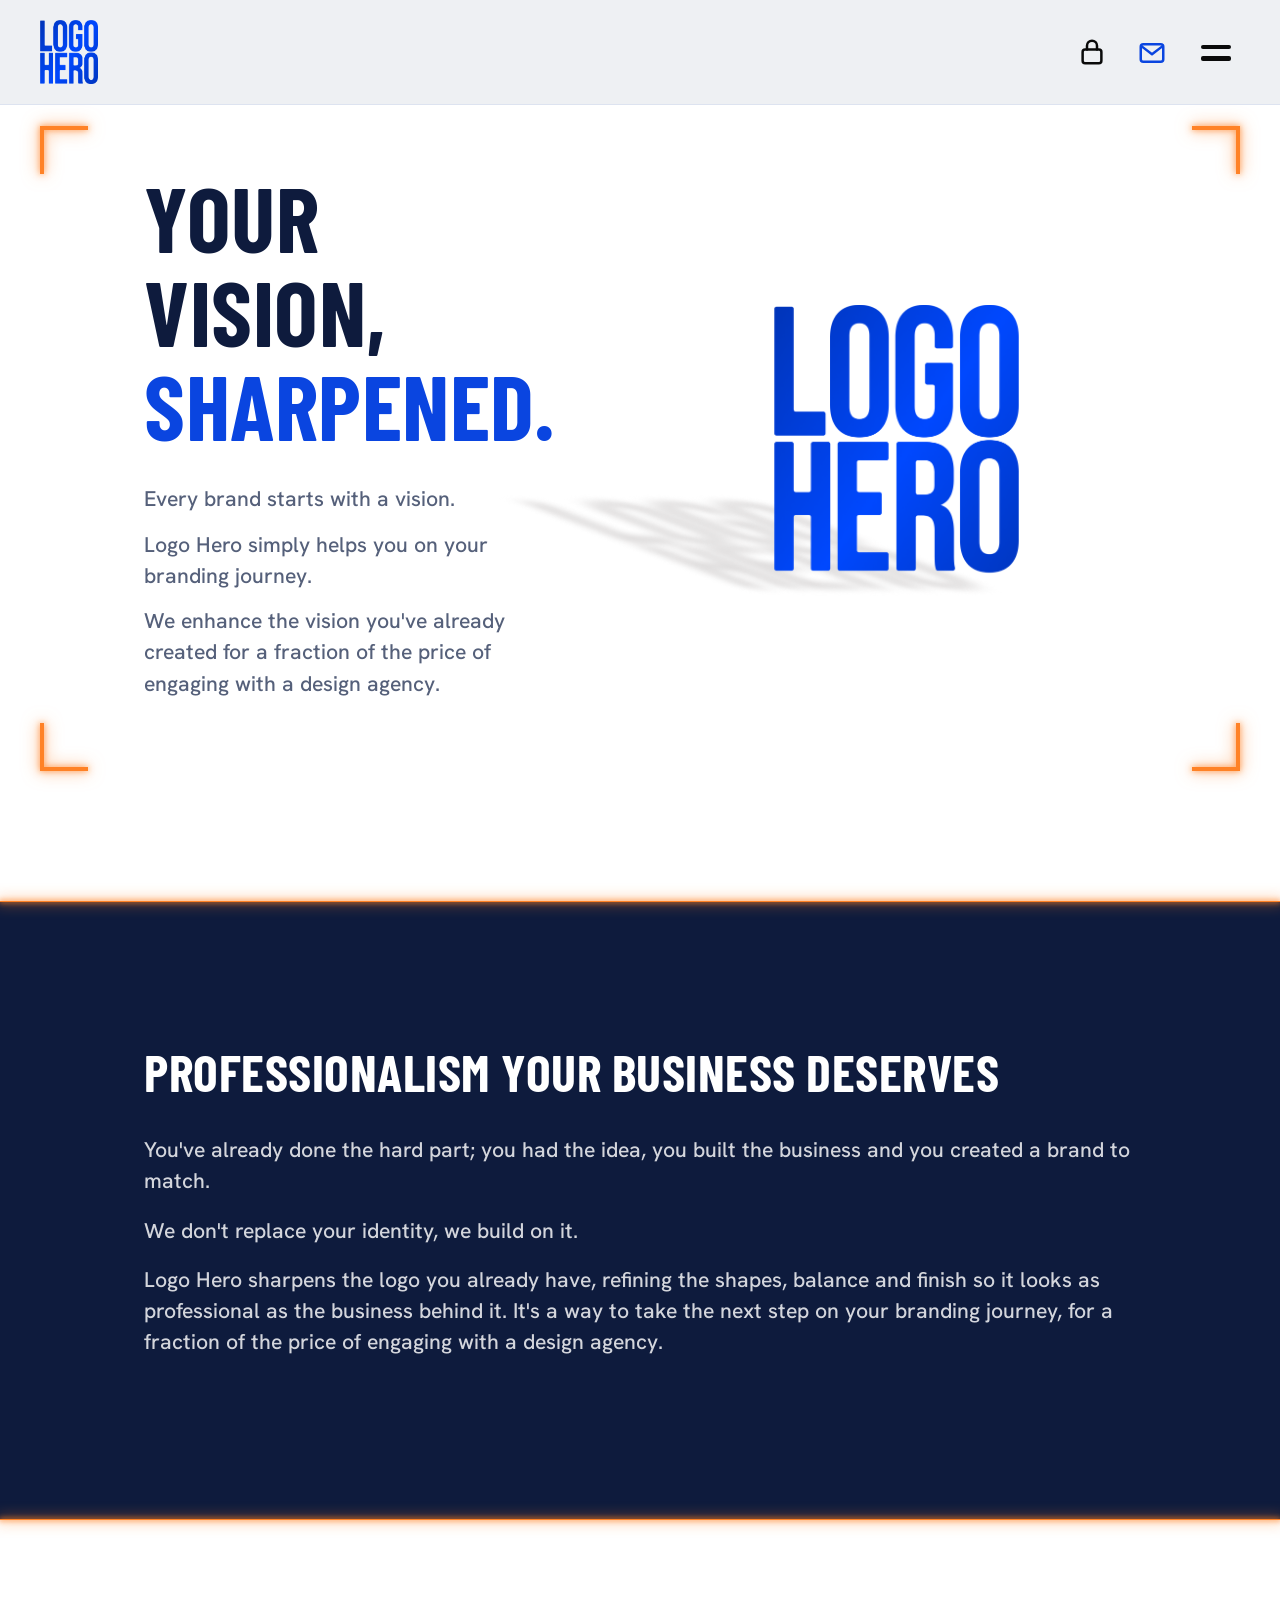
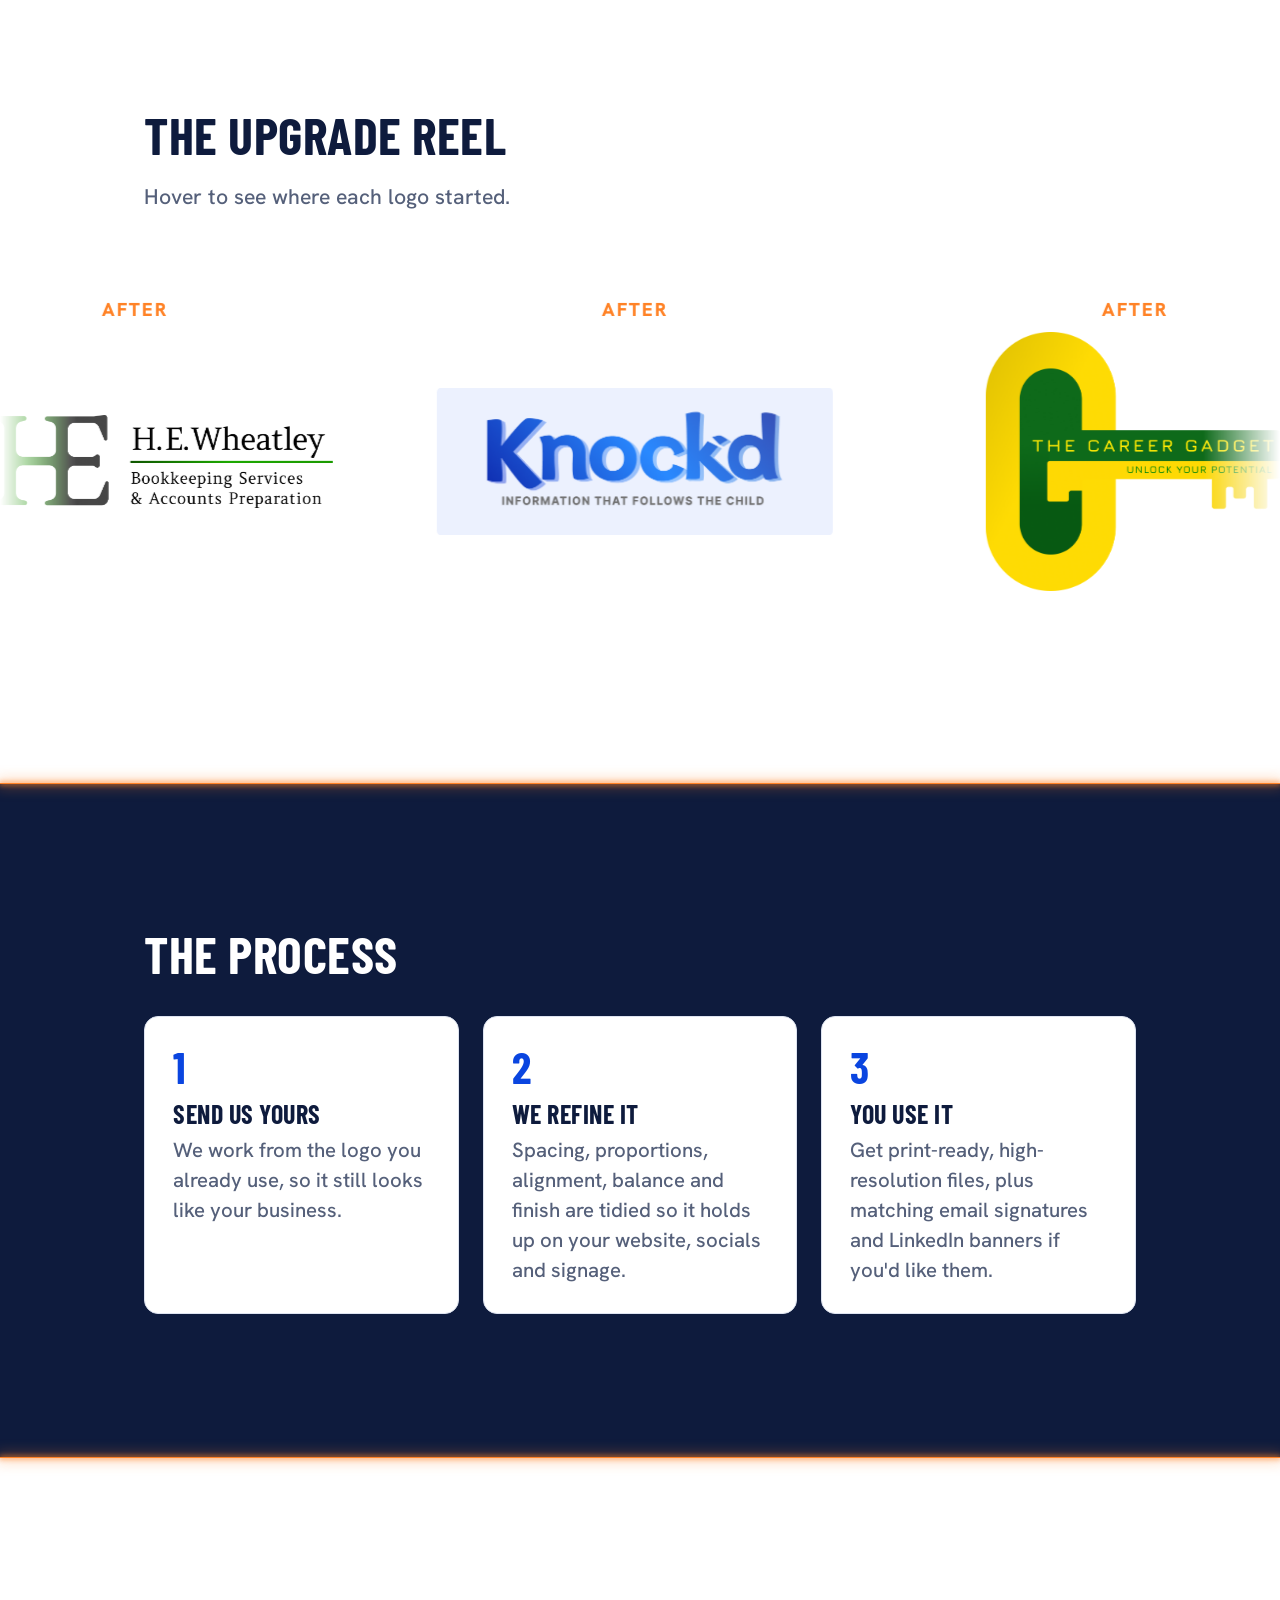
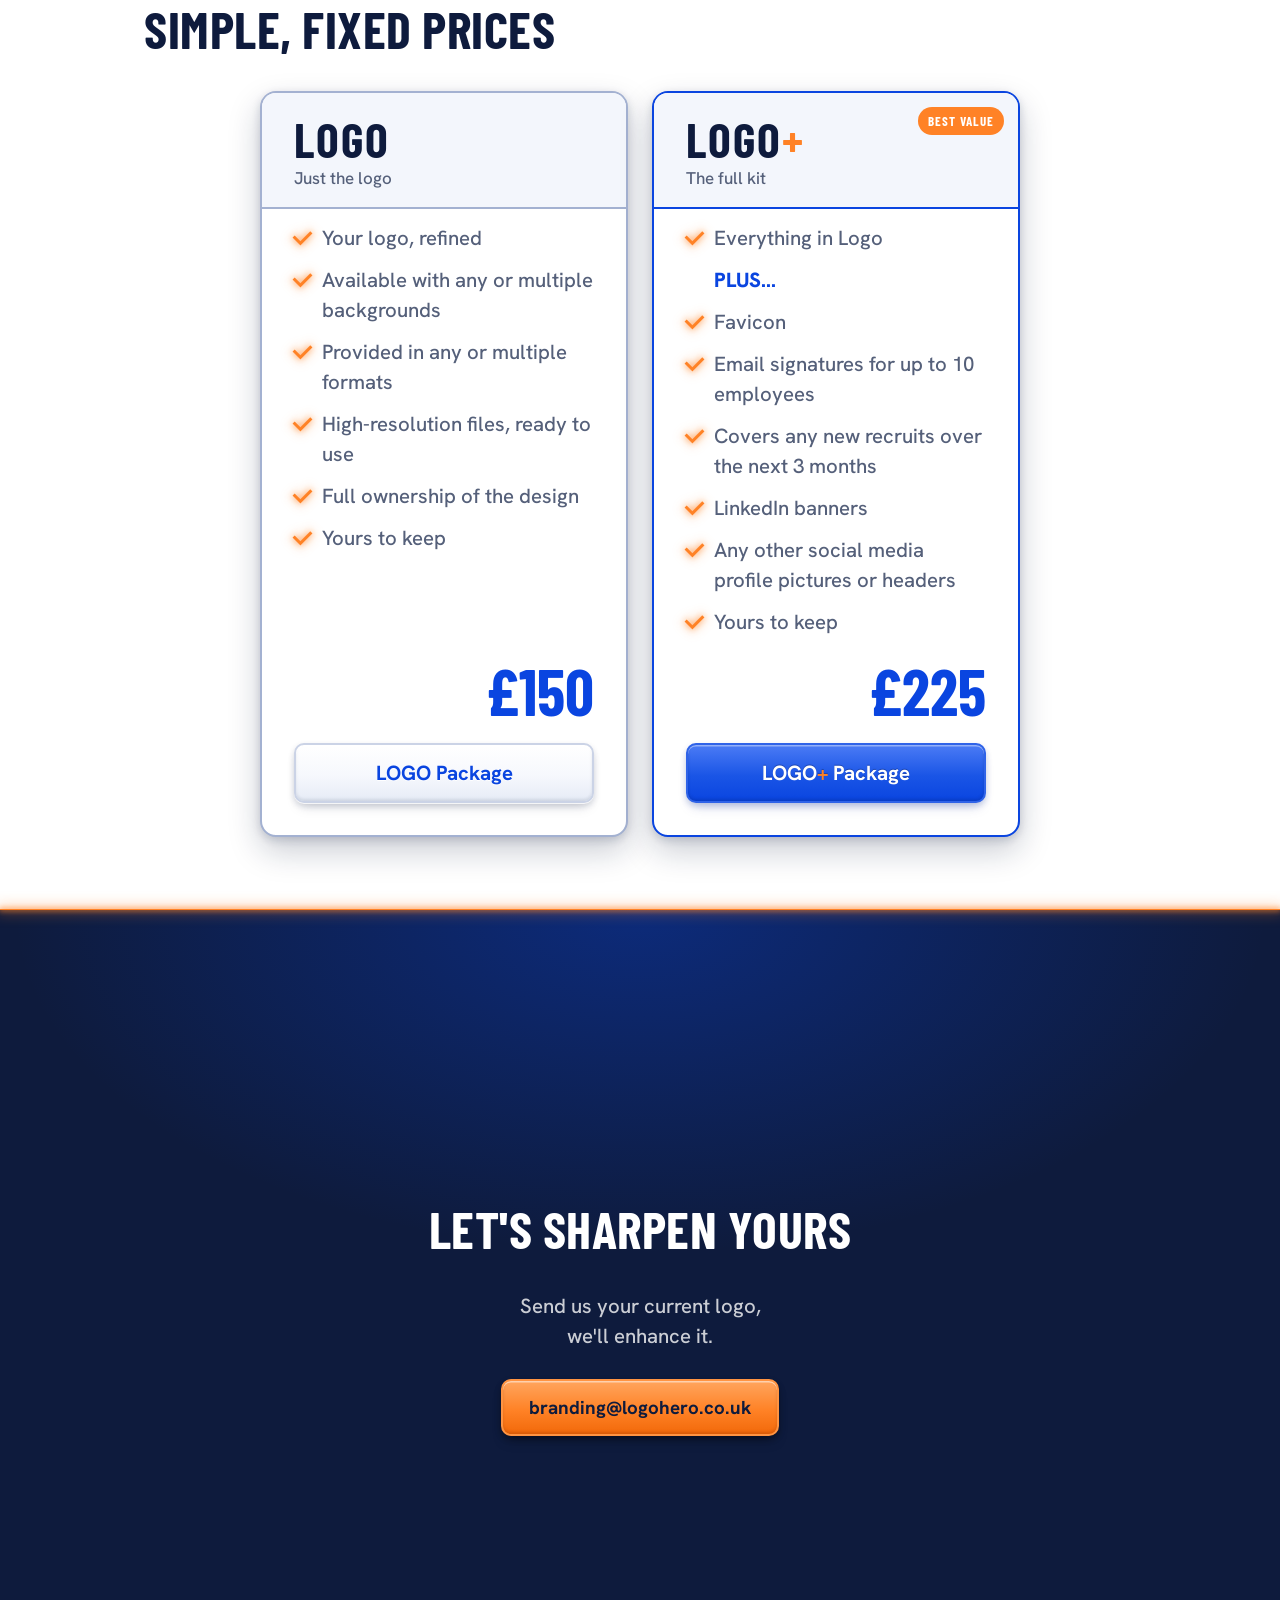
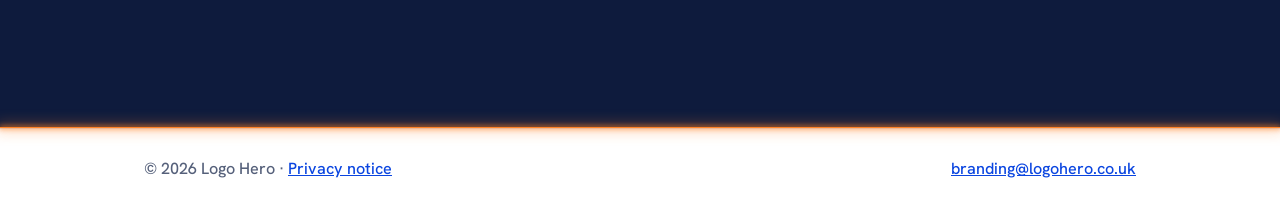
==== index.html @ d196906f "Process menu link: keep the lower landing on desktop only Co-Authored-By: Claude Sonnet 5.5 <noreply" ====
<!doctype html>
<html lang="en-GB">
<head>
<script>document.documentElement.classList.add('js');
/* Arriving via the menu's Home link (/#top): skip the opening animation and show the settled page from the top. */
if (location.hash === '#top') document.documentElement.classList.add('opening-done');</script>
<meta charset="utf-8">
<meta name="viewport" content="width=device-width, initial-scale=1">
<title>Logo Hero | Your vision, sharpened</title>
<meta name="description" content="Logo Hero helps you on your branding journey, enhancing the vision you've already created for a fraction of the price of a design agency.">
<link rel="icon" href="LOGO%20HERO.png">
<link rel="preconnect" href="https://fonts.googleapis.com">
<link rel="preconnect" href="https://fonts.gstatic.com" crossorigin>
<link href="https://fonts.googleapis.com/css2?family=Barlow+Condensed:wght@600;700&family=Hanken+Grotesk:wght@400;500;600;700;800&display=swap" rel="stylesheet">
<style>
  :root {
    --blue: #0A45E0;
    --orange: #FF8226;
    --blue-dark: #0A2A8F;
    --ink: #0E1B3D;
    --muted: #55607A;
    --line: #DDE3F0;
    --soft: #F3F6FC;
    --bg: #FFFFFF;
  }
  html { -webkit-tap-highlight-color: transparent; }
  * { box-sizing: border-box; }
  /* No sideways scrolling anywhere: html is hidden (applies to the viewport), body is clipped
     (clip does not create a scroll container, so the sticky opening scene keeps working). */
  html { scroll-behavior: smooth; overflow-x: hidden; overscroll-behavior-x: none; }
  body {
    margin: 0;
    overflow-x: clip;
    font-family: "Hanken Grotesk", -apple-system, BlinkMacSystemFont, "Segoe UI", Helvetica, Arial, sans-serif;
    font-size: 22px;
    font-weight: 500;
    color: var(--ink);
    background: var(--bg);
    line-height: 1.25;
  }
  .wrap { max-width: 1040px; margin: 0 auto; padding: 0 24px; }
  h1, h2, h3 { font-family: "Barlow Condensed", "Hanken Grotesk", sans-serif; line-height: 1.02; margin: 0; letter-spacing: 0.5px; text-transform: uppercase; }
  a { color: var(--blue); }

  header { padding: 20px 0; border-bottom: 1px solid var(--line); }
  .site-header {
    position: fixed;
    inset: 0 0 auto;
    z-index: 30;
    background: rgba(238, 240, 243, .97);
    transition: transform .22s ease, opacity .22s ease;
  }
  .site-header.is-hidden { transform: translateY(-105%); }
  .site-header.is-hidden.is-revealed { transform: translateY(0); }
  @media (prefers-reduced-motion: reduce) { .site-header { transition: none; } }
  header .wrap { display: flex; align-items: center; justify-content: space-between; gap: 16px; }
  header img { height: 64px; width: auto; display: block; }
  header .logo-link { display: block; line-height: 0; }
  .header-actions { display: flex; align-items: center; gap: 12px; }

  /* Keep the Get in touch button the same height as the other banner controls. */
  .header-actions > .btn {
    padding: 11px 18px;
    font-size: 20px;
    line-height: 24px;
    height: 48px;
    display: inline-flex;
    align-items: center;
    justify-content: center;
  }

  .login-btn {
    display: inline-flex;
    align-items: center;
    justify-content: center;
    gap: 9px;
    padding: 11px 18px;
    border: 2px solid var(--line);
    border-radius: 10px;
    background: #fff;
    color: var(--ink);
    text-decoration: none;
    font-size: 20px;
    font-weight: 700;
    white-space: nowrap;
    transition: border-color .15s, background .15s, transform .15s;
  }
  .login-btn:hover { border-color: var(--blue); background: var(--soft); transform: translateY(-1px); }
  .login-btn:focus-visible { outline: 3px solid rgba(10, 69, 224, .35); outline-offset: 3px; }
  .login-btn svg { width: 17px; height: 17px; flex: 0 0 auto; }
  .btn {
    display: inline-block;
    background: var(--blue);
    color: #fff;
    text-decoration: none;
    font-weight: 700;
    font-size: 22px;
    padding: 13px 26px;
    border-radius: 10px;
    border: 2px solid var(--blue);
    transition: background .15s, transform .15s;
  }
  .btn:hover { background: var(--blue-dark); border-color: var(--blue-dark); transform: translateY(-1px); }
  .btn.ghost { background: transparent; color: var(--blue); }
  .btn.ghost:hover { background: var(--soft); color: var(--blue-dark); }

  /* ---------- Menu button (two lines) + pop-up menu ---------- */
  .menu-wrap { position: relative; margin-left: 4px; }
  .menu-btn {
    width: 48px; height: 48px;
    display: inline-flex; flex-direction: column; align-items: center; justify-content: center;
    gap: 6px; padding: 0;
    border: 2px solid var(--line); border-radius: 10px;
    background: #fff; cursor: pointer;
    transition: border-color .15s, background .15s;
  }
  .menu-btn:hover { border-color: var(--blue); background: var(--soft); }
  .menu-btn:focus-visible { outline: 3px solid rgba(10, 69, 224, .35); outline-offset: 3px; }
  .menu-btn span {
    display: block;
    width: 22px;
    height: 3px;
    border-radius: 2px;
    background: var(--ink);
    transition: transform .2s ease, opacity .2s ease, background .2s ease;
  }
  /* The open-menu cross changes to Logo Hero blue. */
  .menu-btn[aria-expanded="true"] span { background: var(--blue); }
  .menu-btn[aria-expanded="true"] span:nth-child(1) { transform: translateY(9px) rotate(45deg); }
  .menu-btn[aria-expanded="true"] span:nth-child(2) { opacity: 0; }
  .menu-btn[aria-expanded="true"] span:nth-child(3) { transform: translateY(-9px) rotate(-45deg); }
  .menu-panel {
    position: absolute; right: 0; top: calc(100% + 14px);
    width: 300px; max-width: calc(100vw - 48px);
    background: #fff; border: 1px solid var(--line); border-radius: 14px;
    box-shadow: 0 14px 34px rgba(14, 27, 61, .18);
    padding: 8px;
    opacity: 0; visibility: hidden; transform: translateY(-6px);
    transition: opacity .18s ease, transform .18s ease, visibility 0s linear .18s;
  }
  .menu-panel.open { opacity: 1; visibility: visible; transform: none; transition-delay: 0s; }
  .menu-group { padding: 4px 0; }
  .menu-group + .menu-group { border-top: 1px solid var(--line); }
  .menu-panel a {
    display: block; padding: 12px 14px; border-radius: 8px;
    color: var(--ink); text-decoration: none; font-size: 22px; font-weight: 700;
  }
  .menu-panel a:hover, .menu-panel a:focus-visible { background: var(--soft); color: var(--blue); outline: none; }
  @media (prefers-reduced-motion: reduce) { .menu-panel, .menu-btn span { transition: none; } }

  /* The opening scene stays pinned while the large logo travels into its normal hero position. */
  .opening-stage { position: relative; }
  .opening-scene { position: relative; background: var(--bg); }
  .hero { padding: 72px 0 80px; }
  .hero-logo-flight { display: none; }
  .js .opening-stage { height: 165vh; }
  .js .opening-scene {
    position: sticky;
    top: 0;
    height: 100vh;
    height: 100svh;
    min-height: 560px;
    overflow: hidden;
    isolation: isolate;
  }
  .js .opening-scene header { opacity: 0; transition: opacity .01s linear; }
  .js .opening-scene .hero-copy { opacity: 0; }
  .js .opening-scene .hero { min-height: calc(100% - 105px); display: flex; align-items: center; }
  .js .hero-logo-target { opacity: 0; }
  .js .hero-logo-flight {
    display: block;
    position: fixed;
    z-index: 20;
    left: 0;
    top: 0;
    width: 100vw;
    height: 100vh;
    height: 100svh;
    object-fit: contain;
    object-position: center;
    transform-origin: top left;
    pointer-events: none;
    will-change: transform, opacity;
  }
  @media (max-width: 760px) {
    .js .opening-stage { height: 195vh; }
    .js .opening-scene .hero { min-height: calc(100% - 91px); }
  }
  @media (prefers-reduced-motion: reduce) {
    .js .opening-stage { height: auto; }
    .js .opening-scene { position: relative; height: auto; min-height: 0; overflow: visible; }
    .js .opening-scene header, .js .opening-scene .hero-copy { opacity: 1; }
    .js .hero-logo-target { opacity: 1; }
    .js .hero-logo-flight { display: none; }
    .js .opening-scene .hero { min-height: 0; }
  }
  /* Opening animation finished and the visitor has scrolled back up:
     the pinned scroll-animation zone is collapsed so the page behaves as a normal page from the top.
     (Same settled state as reduced motion; added by the script below.) */
  .opening-done .opening-stage { height: auto !important; }
  .opening-done .opening-scene { position: relative !important; height: auto !important; min-height: 0 !important; overflow: visible !important; }
  .opening-done .opening-scene .hero { min-height: 0 !important; }
  .opening-done .hero-copy,
  .opening-done .hero-logo-target { opacity: 1 !important; }
  .opening-done .hero-logo-flight { display: none !important; }
  /* The top bar is visible at the top of the page in this state, so push the hero content down to clear it */
  .opening-done .hero { padding-top: 135px; }

  .hero .wrap { display: grid; grid-template-columns: 1fr 1.4fr; gap: 48px; align-items: center; }
  .hero h1 { font-size: clamp(48px, 8vw, 92px); color: var(--ink); }
  .hero h1 span { color: var(--blue); }
  .hero p { font-size: 25px; color: var(--muted); max-width: 30em; margin: 0 0 14px; }
  .hero h1 + p { margin-top: 32px; }
  .hero p:last-child { margin-bottom: 32px; }
  .actions { display: flex; flex-wrap: wrap; gap: 12px; }
  .hero img { width: 100%; height: auto; display: block; }

  section { padding: 72px 0; scroll-margin-top: 30px; }
  section.soft { background: var(--soft); }
  #how, #contact { background: var(--ink); }
  #about { background-color: var(--ink); }
  #about.tinted { background-color: var(--ink); }
  h2 { font-size: clamp(34px, 5vw, 52px); margin-bottom: 36px; }

  .steps { display: grid; grid-template-columns: repeat(3, 1fr); gap: 24px; }
  .step { background: #fff; border: 1px solid var(--line); border-radius: 14px; padding: 28px; }
  .step .n { font-family: "Barlow Condensed", sans-serif; font-weight: 700; font-size: 44px; color: var(--blue); line-height: 1; margin-bottom: 12px; }
  .step h3 { font-size: 26px; margin-bottom: 8px; }
  .step p { margin: 0; color: var(--muted); font-size: 24px; }

  /* ---------- Examples: constant right-to-left scroll ---------- */
  #examples { padding: 94px 0 80px; overflow: hidden; }
  #examples h2 { margin-bottom: 20px; }
  .examples-sub { margin: 0 0 24px; font-size: 25px; color: var(--muted); }
  .marquee {
    --cardw: 420px;
    --gap: 80px;
    position: relative;
    overflow: hidden;
    padding: 12px 0 20px;
    -webkit-mask-image: linear-gradient(90deg, transparent 0, #000 6%, #000 94%, transparent 100%);
            mask-image: linear-gradient(90deg, transparent 0, #000 6%, #000 94%, transparent 100%);
  }
  .track { display: flex; gap: var(--gap); width: max-content; will-change: transform; }
  .ex {
    position: relative;
    flex: 0 0 var(--cardw);
    width: var(--cardw);
    aspect-ratio: 4 / 3;
  }
  .ex img {
    position: absolute; inset: 0;
    width: 100%; height: 100%;
    object-fit: contain;
    padding: 44px 12px 12px;
    transition: opacity .55s ease;
    -webkit-user-drag: none;
  }
  .marquee.touch {
    touch-action: pan-y;
    -webkit-user-select: none; user-select: none;
    -webkit-touch-callout: none;
  }
  .marquee.touch .ex { -webkit-tap-highlight-color: transparent; cursor: pointer; }
  /* Default is the polished "after"; hovering / tapping a card shows the original "before". */
  .ex .before { opacity: 0; }
  .ex .after { opacity: 1; }
  .ex.is-before .before { opacity: 1; }
  .ex.is-before .after { opacity: 0; }
  .ex .tag {
    position: absolute; left: 0; right: 0; top: 8px; text-align: center;
    font-size: 22px; font-weight: 800; letter-spacing: 2px; text-transform: uppercase;
    color: var(--orange);
    transition: color .2s ease, font-size .2s ease;
  }
  .ex .tag::before { content: "After"; }
  .ex.is-before .tag { color: var(--muted); font-size: 20px; font-weight: 700; }
  .ex.is-before .tag::before { content: "Before"; }

  .marquee.static { overflow-x: auto; -webkit-mask-image: none; mask-image: none; }
  .marquee.static .ex:hover .before, .marquee.static .ex:focus .before { opacity: 1; }
  .marquee.static .ex:hover .after, .marquee.static .ex:focus .after { opacity: 0; }

  .prices { display: grid; grid-template-columns: repeat(2, 1fr); gap: 24px; max-width: 760px; margin: 0 auto; }
  .price { border: 2px solid #A3B1D1; box-shadow: 0 14px 32px rgba(14, 27, 61, .22), 0 3px 8px rgba(14, 27, 61, .16); border-radius: 16px; padding: 32px; background: #fff; display: flex; flex-direction: column; transition: transform .2s ease, box-shadow .2s ease; }
  .price:hover, .price:focus-within { transform: scale(1.02); box-shadow: 0 20px 44px rgba(14, 27, 61, .28), 0 4px 10px rgba(14, 27, 61, .18); }
  .price.featured { border-color: var(--blue); }
  .price.featured .head { border-bottom-color: var(--blue); }
  .price { position: relative; overflow: hidden; padding-top: 0; }
  .price .head { margin: 0 -32px 8px; padding: 22px 32px 16px; background: var(--soft); border-bottom: 2px solid #A3B1D1; }
  .price h3 { font-size: 48px; letter-spacing: 2px; font-weight: 700; color: var(--ink); margin-bottom: 2px; }
  .price h3 .plus { color: var(--orange); }
  .price .tagline { font-size: 20px; color: var(--muted); }
  .price .badge { position: absolute; top: 14px; right: 14px; background: var(--orange); color: #fff; font-family: "Barlow Condensed", sans-serif; font-weight: 700; font-size: 16px; letter-spacing: 1px; text-transform: uppercase; padding: 4px 10px; border-radius: 999px; }
  .price .amount { font-family: "Barlow Condensed", sans-serif; font-weight: 700; font-size: 64px; color: var(--blue); line-height: 1; margin: auto 0 20px; text-align: right; }
  .price ul { list-style: none; padding: 0; margin: 0 0 16px; color: var(--muted); font-size: 24px; }
  .price li { padding: 6px 0 6px 28px; position: relative; }
  .price li::before { content: ""; position: absolute; left: 0; top: 13px; width: 14px; height: 8px; border-left: 3px solid var(--orange); border-bottom: 3px solid var(--orange); transform: rotate(-45deg); filter: drop-shadow(0 0 3px rgba(255, 130, 38, .8)) drop-shadow(0 0 6px rgba(255, 130, 38, .45)); }
  .price li.plus-item { color: var(--blue); font-weight: 800; }
  .price li.plus-item::before { content: none; display: none; }
  .price .btn { text-align: center; font-size: 24px; }
  .price .btn .plus { color: var(--orange); }

  .about { max-width: 760px; }
  .about p { font-size: 25px; color: var(--muted); margin: 0 0 18px; }
  .contact { text-align: center; }
  .contact p { color: var(--muted); max-width: 32em; margin: 0 auto 28px; font-size: 24px; }
  #contact {
    min-height: calc(100vh - var(--footer-h, 90px));
    min-height: calc(100svh - var(--footer-h, 90px));
    display: flex; align-items: center; justify-content: center;
  }
  #contact .wrap { width: 100%; }
  #pricing .wrap { opacity: var(--pricing-fade, 1); }

  footer { border-top: 1px solid var(--line); padding: 28px 0; color: var(--muted); font-size: 19px; }
  footer .wrap { display: flex; flex-wrap: wrap; justify-content: space-between; gap: 12px; }
  .js h2, .js .about p, .js .examples-sub, .js .step, .js .contact p, .js .contact .btn {
    opacity: 0;
    transform: translateY(24px);
    transition: opacity .8s ease, transform .8s ease;
  }
  .js .in-view { opacity: 1 !important; transform: none !important; }
  @media (prefers-reduced-motion: reduce) {
    .js h2, .js .about p, .js .examples-sub, .js .step, .js .contact p, .js .contact .btn {
      opacity: 1; transform: none; transition: none;
    }
    #about { transition: none; }
  }
  @media (min-width: 761px) {
    .hero .wrap > div { position: relative; z-index: 1; }
    .hero img { transform: translateX(-22%); }
  }
  @media (max-width: 760px) {
    .hero { padding: 40px 0 36px; }
    .hero .wrap { grid-template-columns: 1fr; gap: 48px; }
    .hero-copy { padding: 0 20px; }   /* extra side padding around the hero heading and body text */
    .hero img { max-width: 420px; margin: 0 auto; transform: translateX(-28%); }
    .opening-done .hero { padding-top: 120px; }
    /* Settled page on phones: the hero fills the first screen, so there's extra space under the logo
       (and the bottom blue frame corners sit at the bottom of that screen). That keeps the start of the
       gradient background below the fold until the visitor scrolls. */
    .opening-done .opening-scene { min-height: 100vh !important; min-height: 100svh !important; }
    .steps, .prices { grid-template-columns: 1fr; }
    section { padding: 52px 0; }
    #examples { padding: 52px 0 52px; }
    header { padding: 14px 0; }
    header img { height: 52px; }
    .header-actions { gap: 8px; }
    .header-actions .btn {
      padding: 9px 14px;
      font-size: 19px;
      line-height: 20px;
      height: 42px;
    }
    .login-btn { gap: 6px; padding: 9px 10px; font-size: 17px; }
    .login-btn svg { width: 15px; height: 15px; }
    .marquee { --cardw: 330px; --gap: 50px; }
    .menu-wrap { margin-left: 0; }
    .menu-btn { width: 42px; height: 42px; gap: 5px; }
    .menu-btn span { width: 20px; }
    .menu-btn[aria-expanded="true"] span:nth-child(1) { transform: translateY(8px) rotate(45deg); }
    .menu-btn[aria-expanded="true"] span:nth-child(3) { transform: translateY(-8px) rotate(-45deg); }
    .menu-panel a { font-size: 21px; }
    @media (max-width: 400px) {
      .header-actions { gap: 6px; }
    }
  }

  /* ================= CHANGES ================= */

  /* Change 1: more space after the hero logo before the blue section starts */
  #about { margin-top: 90px; }
  @media (max-width: 760px) { #about { margin-top: 70px; } }

  /* Change 2: banner buttons share one height and one centre line */
  .header-actions { --ctl-h: 48px; align-items: center; }
  .header-actions > .btn,
  .header-actions .login-btn,
  .header-actions .menu-btn {
    box-sizing: border-box;
    height: var(--ctl-h);
    margin: 0;
    line-height: 1;
  }
  .header-actions > .btn,
  .header-actions .login-btn {
    display: inline-flex;
    align-items: center;
    justify-content: center;
    padding: 0 18px;
  }
  .header-actions .menu-btn { width: var(--ctl-h); }
  .menu-wrap { display: flex; align-items: center; }
  .header-actions > .btn { white-space: nowrap; flex: 0 0 auto; }
  @media (max-width: 760px) {
    .header-actions { --ctl-h: 40px; gap: 5px; }
    header .wrap { gap: 8px; padding: 0 16px; }
    header img { height: 42px; }
    .header-actions > .btn,
    .header-actions .login-btn { padding: 0 clamp(7px, 2vw, 11px); }
    .header-actions > .btn { font-size: clamp(13px, 3.7vw, 16px); }
    .header-actions .login-btn { font-size: clamp(12px, 3.4vw, 15px); }
    .header-actions .menu-btn { width: var(--ctl-h); }
    .header-actions .login-btn { gap: 4px; }
    .header-actions .login-btn svg { width: 14px; height: 14px; }
  }
  /* Footer on phones: two tidy stacked lines instead of a ragged wrap */
  @media (max-width: 760px) {
    footer { font-size: 17px; }
    footer .wrap { flex-direction: column; align-items: flex-start; gap: 4px; }
    .f-left { display: flex; flex-direction: column; align-items: flex-start; gap: 4px; }
    .f-sep { display: none; }
  }
  /* Optical centring: the font sits slightly low in its line box, so nudge the text up (~2px) */
  /* Get in touch: marginally shallower than the other banner controls (2px off top and bottom) */
  .header-actions > .btn { height: calc(var(--ctl-h) - 4px); padding-bottom: 4px; }
  .header-actions .login-btn { padding-bottom: 2px; }

  /* Change 3: small grey pulsing "scroll down" arrow on the opening screen.
     Its opacity is driven by the opening-animation script below, so it fades
     away as the big logo starts to shrink. */
  .scroll-cue {
    display: none;
    position: fixed;
    left: 50%;
    bottom: 26px;
    bottom: calc(26px + env(safe-area-inset-bottom, 0px));
    width: 32px;
    height: 32px;
    margin-left: -16px;
    z-index: 25;
    color: #8A93A6;
    pointer-events: none;
    opacity: 1;
  }
  .js .scroll-cue { display: block; }
  .scroll-cue svg {
    display: block;
    width: 100%;
    height: 100%;
    animation: cue-pulse 1.8s ease-in-out infinite;
  }
  @keyframes cue-pulse {
    0%, 100% { transform: translateY(0);   opacity: .45; }
    50%      { transform: translateY(8px); opacity: 1; }
  }
  .opening-done .scroll-cue { display: none !important; }
  @media (prefers-reduced-motion: reduce) {
    .scroll-cue { display: none !important; }
  }

  /* Change 4: Customer Login text 1pt (~1.33px) larger, button widened to fit */
  .header-actions .login-btn { font-size: 21.33px; padding-left: 22px; padding-right: 22px; }
  @media (max-width: 760px) {
    .header-actions .login-btn {
      font-size: clamp(13.33px, 3.7vw, 16.33px);
      padding-left: clamp(9px, 2.6vw, 13px);
      padding-right: clamp(9px, 2.6vw, 13px);
    }
  }

  /* Change 5: banner fades in (no slide) a moment after the logo animation ends.
     banner-prep = in place but fully transparent; banner-fade = animate up to opaque. */
  .site-header.banner-prep { transform: none !important; opacity: 0 !important; transition: none !important; }
  .site-header.banner-prep.banner-fade { opacity: 1 !important; transition: opacity .9s ease !important; }

  /* Change 6: doubled section padding so content sits further from the grey/blue dividers.
     About, Examples and How: top and bottom doubled. Pricing: top only. */
  #about    { padding-top: 144px; padding-bottom: 144px; }
  #examples { padding-top: 188px; padding-bottom: 160px; }
  #how      { padding-top: 144px; padding-bottom: 144px; scroll-margin-top: 70px; }   /* menu link lands a little lower */
  #pricing  { padding-top: 144px; scroll-margin-top: -44px; }   /* menu link lands with the heading nearer the top */
  /* Bigger gap between the "hover/tap to see the logo enhanced" line and the marquee (section padding unchanged) */
  .examples-sub { margin-bottom: 64px; }
  @media (max-width: 760px) {
    .examples-sub { margin-bottom: 48px; }
    #about    { padding-top: 104px; padding-bottom: 104px; }
    #examples { padding-top: 104px; padding-bottom: 104px; }
    #how      { padding-top: 104px; padding-bottom: 104px; }
    #pricing  { padding-top: 104px; scroll-margin-top: -20px; }
  }

  /* ================= PREMIUM BACKGROUND & ATMOSPHERE ================= */

  /* Premium 2 (dot grid) removed. */
  body { background-color: var(--bg); }
  .opening-scene { background: transparent; }

  /* Premium 3: soft spotlight behind the hero logo.
     --glow is driven by the opening-animation script so the light fades in with the hero copy. */
  .hero .wrap { position: relative; isolation: isolate; }
  .hero .wrap::before {
    content: "";
    position: absolute;
    z-index: -1;
    left: 58%;
    top: 50%;
    width: min(900px, 92vw);
    aspect-ratio: 1;
    transform: translate(-50%, -50%);
    background: radial-gradient(closest-side, rgba(255, 255, 255, .95) 0%, rgba(255, 255, 255, .55) 45%, rgba(255, 255, 255, 0) 100%);
    opacity: var(--glow, 1);
    pointer-events: none;
  }
  @media (max-width: 760px) {
    .hero .wrap::before { left: 42%; top: 72%; width: 130vw; }
  }

  /* Premium 4: corner marks framing the hero, like a print proof.
     They fade in with the hero copy, same as the spotlight.
     Bolder L-shaped brackets in Logo Hero blue so they read as a deliberate frame. */
  .crop {
    position: absolute;
    z-index: 1;
    width: 48px;
    height: 48px;
    border: 0 solid var(--orange);
    filter: drop-shadow(0 0 3px rgba(255, 130, 38, .9)) drop-shadow(0 0 8px rgba(255, 130, 38, .55));   /* neon glow */
    pointer-events: none;
    opacity: var(--glow, 1);
  }
  /* Bottom corners fade out smoothly once the hero logo has scrolled off the top of the screen
     (the script near the end of the page toggles .crops-bottom-off on the opening scene). */
  .crop.bl, .crop.br { transition: opacity .35s ease; }
  .crops-bottom-off .crop.bl, .crops-bottom-off .crop.br { opacity: 0; }
  .crop.tl { top: 126px;   left: 40px;  border-top-width: 4.5px;    border-left-width: 4.5px; }
  .crop.tr { top: 126px;   right: 40px; border-top-width: 4.5px;    border-right-width: 4.5px; }
  .crop.bl { bottom: 40px; left: 40px;  border-bottom-width: 4.5px; border-left-width: 4.5px; }
  .crop.br { bottom: 40px; right: 40px; border-bottom-width: 4.5px; border-right-width: 4.5px; }
  @media (max-width: 760px) {
    .crop { width: 28px; height: 28px; }
    .crop.tl, .crop.tr { top: 92px; border-top-width: 3px; }
    .crop.bl, .crop.br { border-bottom-width: 3px; }
    .crop.tl, .crop.bl { left: 14px; border-left-width: 3px; }
    .crop.tr, .crop.br { right: 14px; border-right-width: 3px; }
    .crop.bl, .crop.br { bottom: 44px; }
  }

  /* Phones: while the opening scene is pinned, the banner fades in over the top of the hero.
     Push the hero content down so there's a clear gap between the banner and the headline.
     (After the animation settles, the existing .opening-done rule already handles this.) */
  @media (max-width: 760px) {
    .js:not(.opening-done) .opening-scene .hero { padding-top: 114px; padding-bottom: 0; align-items: flex-start; }
  }

  /* Keep content clean: the grain only texture the backgrounds. Tiles, text, logos, the
     marquee and the hero all sit above the grain layer (z-index 2 vs the grain's 1). */
  main .wrap, footer .wrap, .marquee { position: relative; z-index: 2; }
  .opening-scene { z-index: 2; }

  /* Premium 5: deep navy contact section (replaces the pale blue block).
     A soft blue glow at the top stops it feeling flat. */
  #contact {
    background:
      radial-gradient(ellipse 70% 60% at 50% 0%, rgba(10, 69, 224, .38), rgba(10, 69, 224, 0) 70%),
      var(--ink);
    color: #fff;
  }
  #contact h2 { color: #fff; }
  #contact p { color: rgba(255, 255, 255, .78); }
  #contact .btn { background: #fff; border-color: #fff; color: var(--ink); }
  #contact .btn:hover { background: var(--soft); border-color: var(--soft); color: var(--blue); }
  /* Contact button: orange and 3D, lit from above like the banner buttons. Bright top edge, gradient
     darkening downwards, darker bottom edge and a soft shadow beneath; pressed state sits slightly in. */
  #contact .btn {
    background-image: linear-gradient(180deg, #FFA55E 0%, #FF8226 55%, #F2690A 100%);
    background-color: #FF8226;
    border-color: #FF9442;
    color: var(--ink);
    box-shadow:
      inset 0 1.5px 0 rgba(255, 255, 255, .5),
      inset 0 -2px 3px rgba(120, 40, 0, .22),
      0 3px 6px rgba(0, 0, 0, .30),
      0 8px 14px -6px rgba(0, 0, 0, .35);
    transition: background .15s, border-color .15s, transform .15s, box-shadow .15s;
  }
  #contact .btn:hover {
    background-image: linear-gradient(180deg, #FFB06E 0%, #FF8B33 55%, #F87612 100%);
    background-color: #FF8B33;
    border-color: #FFA05A;
    color: var(--ink);
    transform: translateY(-1px);
  }
  #contact .btn:active {
    transform: translateY(1px);
    box-shadow:
      inset 0 2px 4px rgba(120, 40, 0, .45),
      inset 0 -1px 0 rgba(255, 255, 255, .25),
      0 1px 2px rgba(0, 0, 0, .25);
  }

  /* Change 7 (desktop only): keep the hero headline clear of the banner and inside the frame corners.
     The pinned opening scene now reserves space at the top for the banner (and the top corner marks),
     and the hero fills the whole scene, centring its content in what's left.
     The headline also scales with window height so it always fits inside the frame. */
  @media (min-width: 761px) {
    .hero h1 { font-size: clamp(44px, min(8vw, 10.5vh), 92px); }
    .opening-done .hero { padding-top: 170px; }
  }
  @media (min-width: 761px) and (prefers-reduced-motion: no-preference) {
    .js:not(.opening-done) .opening-scene .hero {
      min-height: 100%;
      box-sizing: border-box;
      padding-top: 170px;
      padding-bottom: 70px;
    }
  }

  /* Change 8: lift the Customer Login text so it sits on the same line as the padlock and Get in touch.
     Only the text span moves, so the padlock stays put. Adjust -3px to taste (-4px lifts more, -2px less). */
  .header-actions .login-label { display: block; transform: translateY(-3px); }

  /* Change 9: two-line menu icon. When open, the two lines form the cross.
     Cross offset = half of (line height 3px + gap). Desktop gap 7px -> 5px; mobile gap 6px -> 4.5px. */
  .menu-btn { gap: 7px; }
  .menu-btn[aria-expanded="true"] span:nth-child(1) { transform: translateY(5px) rotate(45deg); }
  .menu-btn[aria-expanded="true"] span:nth-child(2) { opacity: 1; transform: translateY(-5px) rotate(-45deg); }
  @media (max-width: 760px) {
    .menu-btn { gap: 6px; }
    .menu-btn[aria-expanded="true"] span:nth-child(1) { transform: translateY(4.5px) rotate(45deg); }
    .menu-btn[aria-expanded="true"] span:nth-child(2) { opacity: 1; transform: translateY(-4.5px) rotate(-45deg); }
  }

  /* Change 10: stop sideways scrolling on phones.
     Cause: the soft spotlight behind the hero logo (.hero .wrap::before) is 130vw wide on phones and
     poked out past the right edge of the screen, which made the page (and the fixed banner) pannable.
     The hero now clips anything that pokes out sideways; desktop is unaffected. */
  .hero { overflow-x: clip; }
  .site-header { max-width: 100%; }

  /* Change 11: phone-only banner text alignment.
     The desktop nudges (-3px login text, +4px bottom padding on Get in touch) were tuned for the
     bigger desktop font, so on phones the text sat slightly high. These smaller nudges centre it. */
  @media (max-width: 760px) {
    .header-actions .login-label { transform: translateY(-1px); }
    .header-actions .login-btn { padding-bottom: 0; }
    .header-actions > .btn { padding-bottom: 2px; }
  }

  /* Change 14: Customer Login and Get in touch are icon-only (padlock / envelope) and exactly the
     same square size as the menu button (48px desktop, 40px phone). */
  .header-actions > .btn.icon-btn,
  .header-actions .login-btn.icon-btn {
    width: var(--ctl-h);
    height: var(--ctl-h);
    padding: 0;
    gap: 0;
    flex: 0 0 auto;
  }
  .header-actions .icon-btn svg { width: 22px; height: 22px; display: block; flex: 0 0 auto; }
  @media (max-width: 760px) {
    .header-actions > .btn.icon-btn,
    .header-actions .login-btn.icon-btn { padding: 0; }
    .header-actions .icon-btn svg { width: 20px; height: 20px; }
  }

  /* Change 13: no spotlight/backlight behind the hero logo (the corner marks keep their fade-in). */
  .hero .wrap::before { display: none; }

  /* Section rhythm: white and deep navy, with a 1px static orange glow line on every white/navy divide.
     About and How are navy (their text flips to white); Examples and Pricing stay white; Contact is navy too. */
  #about, #how { position: relative; background: var(--ink); transition: none; }
  #about h2, #how h2 { color: #fff; }
  #about p { color: rgba(255, 255, 255, .82); }
  #contact { position: relative; }
  #about::before, #about::after, #how::before, #how::after, #contact::before, #contact::after {
    content: "";
    position: absolute;
    left: 0; right: 0;
    height: 1px;
    background: #FF8226;
    z-index: 2;
    pointer-events: none;
    box-shadow: 0 0 5px 1px rgba(255, 130, 38, .8), 0 0 14px 3px rgba(255, 130, 38, .4);
  }
  #about::before, #how::before, #contact::before { top: 0; }
  #about::after, #how::after, #contact::after { bottom: 0; }

  /* Change 15: the three banner buttons (Get in touch, Customer Login, menu) look lit from above.
     A light source overhead: bright top edge, gradient that darkens downwards, a darker bottom edge,
     and a soft shadow falling beneath. Pressed / open states flip to an inset look. */
  .header-actions > .btn.icon-btn,
  .header-actions .login-btn.icon-btn,
  .header-actions .menu-btn {
    background-image: linear-gradient(180deg, #FFFFFF 0%, #F6F8FD 55%, #E6EBF6 100%);
    background-color: #F6F8FD;
    border-color: #CBD3E6;
    box-shadow:
      inset 0 1.5px 0 rgba(255, 255, 255, .95),
      inset 0 -2px 3px rgba(14, 27, 61, .10),
      0 1px 0 rgba(255, 255, 255, .8),
      0 3px 6px rgba(14, 27, 61, .16),
      0 8px 14px -6px rgba(14, 27, 61, .18);
    transition: border-color .15s, background .15s, transform .15s, box-shadow .15s;
  }
  .header-actions > .btn.icon-btn {
    background-image: linear-gradient(180deg, #4B7BF5 0%, #1A55E6 55%, #0A45E0 100%);
    background-color: #1A55E6;
    border-color: #2F63E8;
    box-shadow:
      inset 0 1.5px 0 rgba(255, 255, 255, .4),
      inset 0 -2px 3px rgba(5, 20, 80, .18),
      0 3px 6px rgba(10, 42, 143, .20),
      0 8px 14px -6px rgba(10, 42, 143, .22);
  }
  .header-actions > .btn.icon-btn:hover {
    background-image: linear-gradient(180deg, #3F70EE 0%, #0F4BDB 55%, #0A3CC4 100%);
    background-color: #0F4BDB;
    border-color: #2457DD;
  }
  .header-actions .login-btn.icon-btn:hover,
  .header-actions .menu-btn:hover {
    background-image: linear-gradient(180deg, #FFFFFF 0%, #EEF2FB 55%, #DCE4F5 100%);
    background-color: #EEF2FB;
    border-color: var(--blue);
  }
  /* Pressed, and the menu button while its panel is open: sits slightly in, light now falls on the lower lip. */
  .header-actions > .btn.icon-btn:active,
  .header-actions .login-btn.icon-btn:active,
  .header-actions .menu-btn:active,
  .header-actions .menu-btn[aria-expanded="true"] {
    transform: translateY(1px);
    box-shadow:
      inset 0 2px 4px rgba(14, 27, 61, .22),
      inset 0 -1px 0 rgba(255, 255, 255, .7),
      0 1px 2px rgba(14, 27, 61, .12);
  }
  .header-actions > .btn.icon-btn:active {
    box-shadow:
      inset 0 2px 4px rgba(5, 20, 80, .5),
      inset 0 -1px 0 rgba(255, 255, 255, .25),
      0 1px 2px rgba(10, 42, 143, .2);
  }
  /* Icons catch the same light: a tiny highlight just below each glyph gives an embossed feel. */
  .header-actions .login-btn.icon-btn svg { filter: drop-shadow(0 1px 0 rgba(255, 255, 255, .9)); }
  .header-actions > .btn.icon-btn svg { filter: drop-shadow(0 -1px 0 rgba(5, 20, 80, .45)); }

  /* Pricing buttons (Choose Logo / Choose Logo+) get the same overhead-lit 3D look as the banner buttons:
     Choose Logo+ is the solid blue one, Choose Logo the light one with blue text. */
  .price .btn {
    background-image: linear-gradient(180deg, #4B7BF5 0%, #1A55E6 55%, #0A45E0 100%);
    background-color: #1A55E6;
    border-color: #2F63E8;
    color: #fff;
    box-shadow:
      inset 0 1.5px 0 rgba(255, 255, 255, .4),
      inset 0 -2px 3px rgba(5, 20, 80, .18),
      0 3px 6px rgba(10, 42, 143, .20),
      0 8px 14px -6px rgba(10, 42, 143, .22);
    text-shadow: 0 -1px 0 rgba(5, 20, 80, .35);
    transition: background .15s, border-color .15s, transform .15s, box-shadow .15s;
  }
  .price .btn:hover {
    background-image: linear-gradient(180deg, #123FBF 0%, #072C94 55%, #041C66 100%);
    background-color: #072C94;
    border-color: #041C66;
    color: #fff;
    box-shadow:
      inset 0 1.5px 0 rgba(255, 255, 255, .2),
      inset 0 -2px 3px rgba(2, 10, 50, .3),
      0 8px 16px -4px rgba(10, 42, 143, .45);
  }
  .price .btn.ghost {
    background-image: linear-gradient(180deg, #FFFFFF 0%, #F6F8FD 55%, #E6EBF6 100%);
    background-color: #F6F8FD;
    border-color: #CBD3E6;
    color: var(--blue);
    text-shadow: 0 1px 0 rgba(255, 255, 255, .9);
    box-shadow:
      inset 0 1.5px 0 rgba(255, 255, 255, .95),
      inset 0 -2px 3px rgba(14, 27, 61, .10),
      0 1px 0 rgba(255, 255, 255, .8),
      0 3px 6px rgba(14, 27, 61, .16),
      0 8px 14px -6px rgba(14, 27, 61, .18);
  }
  .price .btn.ghost:hover {
    background-image: linear-gradient(180deg, #FFFFFF 0%, #EEF2FB 55%, #DCE4F5 100%);
    background-color: #EEF2FB;
    border-color: var(--blue);
    color: var(--blue-dark);
  }
  .price .btn:active {
    transform: translateY(1px);
    box-shadow:
      inset 0 2px 4px rgba(5, 20, 80, .5),
      inset 0 -1px 0 rgba(255, 255, 255, .25),
      0 1px 2px rgba(10, 42, 143, .2);
  }
  .price .btn.ghost:active {
    box-shadow:
      inset 0 2px 4px rgba(14, 27, 61, .22),
      inset 0 -1px 0 rgba(255, 255, 255, .7),
      0 1px 2px rgba(14, 27, 61, .12);
  }

  /* Change 16: menu icon, even lines and a clean cross.
     - The top line looked heavier because it sits against the brightest part of the button, so the bottom
       line is a touch thicker (4px v 3px) to balance it. Sizes add up to an even number so both lines sit on
       whole pixels.
     - Open state: both lines go back to the same 3px and cross exactly at the button's centre, so the four
       ends sit on the corners of an imaginary square. No highlight/shadow on the lines, which is what used
       to cut a break through the cross. */
  .header-actions .menu-btn { gap: 7px; }
  .header-actions .menu-btn span {
    box-shadow: none;
    filter: none;
    transition: transform .2s ease, opacity .2s ease, background .2s ease, height .2s ease;
  }
  .header-actions .menu-btn span:nth-child(1) { height: 3px; }
  .header-actions .menu-btn span:nth-child(2) { height: 4px; }
  .header-actions .menu-btn[aria-expanded="true"] span { height: 3px; }
  .header-actions .menu-btn[aria-expanded="true"] span:nth-child(1) { transform: translateY(5px) rotate(45deg); }
  .header-actions .menu-btn[aria-expanded="true"] span:nth-child(2) { opacity: 1; transform: translateY(-5px) rotate(-45deg); }
  @media (max-width: 760px) {
    .header-actions .menu-btn { gap: 5px; }
    .header-actions .menu-btn[aria-expanded="true"] span:nth-child(1) { transform: translateY(4px) rotate(45deg); }
    .header-actions .menu-btn[aria-expanded="true"] span:nth-child(2) { transform: translateY(-4px) rotate(-45deg); }
  }
  @media (prefers-reduced-motion: reduce) { .header-actions .menu-btn span { transition: none; } }

  /* ================= MOBILE LAYOUT: PROPORTIONAL (iPhone / Pixel / any phone) =================
     The hero used fixed pixel sizes, tuned on a tall Pixel screen. iPhones show a shorter page area
     (Safari's toolbars), so the pinned hero was taller than the screen and its bottom (the logo) was
     clipped. Everything vertical in the hero is now a % of the screen height (svh) and widths use vw / %,
     so the whole hero scales to fit any phone. Values match the Pixel look (915px tall) at that size. */
  html { -webkit-text-size-adjust: 100%; text-size-adjust: 100%; }
  @media (max-width: 760px) {
    .js .opening-stage { height: 195vh; height: 195svh; }
    .js .opening-scene { min-height: 0; }
    .js .hero-logo-flight { width: 100%; }

    .hero .wrap { padding: 0 6%; gap: 5.25svh; }
    .hero-copy { padding: 0 5.5%; }
    .hero h1 { font-size: max(30px, min(11.7vw, 5.25svh)); }
    .hero p { font-size: max(13px, min(6.1vw, 2.73svh)); margin-bottom: 1.53svh; }
    .hero h1 + p { margin-top: 3.5svh; }
    .hero p:last-child { margin-bottom: 3.5svh; }
    .hero #hero-logo-target { width: min(100%, 39.8svh); }

    .js:not(.opening-done) .opening-scene .hero { padding-top: max(12.5svh, 84px); }
    .opening-done .hero { padding-top: max(13svh, 84px); }

    .crop { width: 6.8vw; height: 6.8vw; }
    .crop.tl, .crop.tr { top: max(78px, 10svh); }   /* never under the fixed banner */
    .crop.bl, .crop.br { bottom: 4.8svh; }
    .crop.tl, .crop.bl { left: 3.4vw; }
    .crop.tr, .crop.br { right: 3.4vw; }
  }

  /* ================= DESKTOP EDGE SPACING =================
     The frame corners sit 40px from the window edge at every window size (see .crop above).
       - The banner's logo and buttons line up with those corners: banner spans the full window width
         with 40px at each side (it was held to the 1040px content column, so it sat too far in).
       - Text and the hero logo never come closer to the window edge than twice that (80px).
         max-width is raised by the extra padding so the content column keeps its width on big screens. */
  @media (min-width: 761px) {
    :root { --corner-gap: 40px; }
    header .wrap { max-width: none; padding: 0 var(--corner-gap); }
    .wrap { max-width: calc(1040px + 2 * var(--corner-gap) + 32px); padding-left: calc(2 * var(--corner-gap)); padding-right: calc(2 * var(--corner-gap)); }
  }
</style>
<link rel="stylesheet" href="/menu-anim.css">
<link rel="stylesheet" href="/banner-icons.css">
<script src="/menu-anim.js" defer></script>
<link rel="stylesheet" href="/fonts.css">
</head>
<body>

<div class="scroll-cue" id="scroll-cue" aria-hidden="true">
  <svg viewBox="0 0 24 24" fill="none" stroke="currentColor" stroke-width="2.5" stroke-linecap="round" stroke-linejoin="round">
    <path d="M5 9l7 7 7-7"/>
  </svg>
</div>

<div class="opening-stage" id="opening-stage">
<header class="site-header is-hidden" id="site-header">
  <div class="wrap">
    <a class="logo-link" href="/" aria-label="Logo Hero home"><img src="LOGO%20HERO.png" alt="Logo Hero Icon"></a>
    <div class="header-actions">
      <a class="login-btn icon-btn" href="/client-login" aria-label="Customer login area" title="Customer login">
        <svg viewBox="0 0 24 24" fill="none" aria-hidden="true" focusable="false">
          <rect x="4.5" y="10" width="15" height="11" rx="2" stroke="currentColor" stroke-width="2"/>
          <path d="M8 10V7a4 4 0 0 1 8 0v3" stroke="currentColor" stroke-width="2" stroke-linecap="round"/>
        </svg>
      </a>
      <a class="btn icon-btn" href="/contact" aria-label="Get in touch" title="Get in touch">
        <svg viewBox="0 0 24 24" fill="none" aria-hidden="true" focusable="false">
          <rect x="3" y="5" width="18" height="14" rx="2" stroke="currentColor" stroke-width="2" stroke-linejoin="round"/>
          <path d="M3.5 6.5l8.5 6.5 8.5-6.5" stroke="currentColor" stroke-width="2" stroke-linecap="round" stroke-linejoin="round"/>
        </svg>
      </a>
      <div class="menu-wrap">
        <button class="menu-btn" id="menu-btn" type="button" aria-label="Open menu" aria-expanded="false" aria-controls="menu-panel">
          <span></span><span></span>
        </button>
        <nav class="menu-panel" id="menu-panel" aria-label="Site menu">
          <div class="menu-group">
            <a href="#examples">Before/After Examples</a>
            <a href="#how">Process</a>
            <a href="#pricing">Pricing</a>
          </div>
          <div class="menu-group"><a href="/contact">Contact</a></div>
          <div class="menu-group"><a href="/client-login">Customer Area</a></div>
          <div class="menu-group"><a href="/privacy-notice">Privacy Policy</a></div>
        </nav>
      </div>
    </div>
  </div>
</header>
  <div class="opening-scene" id="opening-scene">
  <span class="crop tl" aria-hidden="true"></span>
  <span class="crop tr" aria-hidden="true"></span>
  <span class="crop bl" aria-hidden="true"></span>
  <span class="crop br" aria-hidden="true"></span>
  <div class="hero">
    <div class="wrap">
      <div class="hero-copy">
        <h1>Your vision, <span>sharpened.</span></h1>
        <p>Every brand starts with a vision.</p>
        <p>Logo Hero simply helps you on your branding journey.</p>
        <p>We enhance the vision you've already created for a fraction of the price of engaging with a design agency.</p>
      </div>
      <img id="hero-logo-target" src="LogoHero2.png" alt="Logo Hero logo">
    </div>
  </div>
  <img class="hero-logo-flight" id="hero-logo-flight" src="LogoHero2.png" alt="" aria-hidden="true">
  </div>
</div>

<main>
  <section id="about">
    <div class="wrap about">
      <h2>Professionalism your business deserves</h2>
      <p>You've already done the hard part; you had the idea, you built the business and you created a brand to match.</p>
      <p>We don't replace your identity, we build on it.</p>
      <p>Logo Hero sharpens the logo you already have, refining the shapes, balance and finish so it looks as professional as the business behind it. It's a way to take the next step on your branding journey, for a fraction of the price of engaging with a design agency.</p>
    </div>
  </section>

  <section id="examples">
    <div class="wrap">
      <h2>The upgrade reel</h2>
      <p class="examples-sub">Hover to see where each logo started.</p>
    </div>
    <div class="marquee" id="marquee" aria-label="Examples of logos before and after Logo Hero">
      <div class="track" id="track"></div>
    </div>
  </section>

  <section class="soft" id="how">
    <div class="wrap">
      <h2>The Process</h2>
      <div class="steps">
        <div class="step">
          <div class="n">1</div>
          <h3>Send us yours</h3>
          <p>We work from the logo you already use, so it still looks like your business.</p>
        </div>
        <div class="step">
          <div class="n">2</div>
          <h3>We refine it</h3>
          <p>Spacing, proportions, alignment, balance and finish are tidied so it holds up on your website, socials and signage.</p>
        </div>
        <div class="step">
          <div class="n">3</div>
          <h3>You use it</h3>
          <p>Get print-ready, high-resolution files, plus matching email signatures and LinkedIn banners if you'd like them.</p>
        </div>
      </div>
    </div>
  </section>

  <section id="pricing">
    <div class="wrap">
      <h2>Simple, fixed prices</h2>
      <div class="prices">
        <div class="price">
          <div class="head">
            <h3>Logo</h3>
            <div class="tagline">Just the logo</div>
          </div>
          <ul>
            <li>Your logo, refined</li>
            <li>Available with any or multiple backgrounds</li>
            <li>Provided in any or multiple formats</li>
            <li>High-resolution files, ready to use</li>
            <li>Full ownership of the design</li>
            <li>Yours to keep</li>
          </ul>
          <div class="amount">£150</div>
          <a class="btn ghost" href="/logo-order">LOGO Package</a>
        </div>
        <div class="price featured">
          <span class="badge">Best value</span>
          <div class="head">
            <h3>Logo<span class="plus">+</span></h3>
            <div class="tagline">The full kit</div>
          </div>
          <ul>
            <li>Everything in Logo</li>
            <li class="plus-item">PLUS...</li>
            <li>Favicon</li>
            <li>Email signatures for up to 10 employees</li>
            <li>Covers any new recruits over the next 3 months</li>
            <li>LinkedIn banners</li>
            <li>Any other social media profile pictures or headers</li>
            <li>Yours to keep</li>
          </ul>
          <div class="amount">£225</div>
          <a class="btn" href="/logoplusorder">LOGO<span class="plus">+</span> Package</a>
        </div>
      </div>
    </div>
  </section>

  <section class="soft contact" id="contact">
    <div class="wrap">
      <h2>Let's sharpen yours</h2>
      <p>Send us your current logo,<br>we'll enhance it.</p>
      <a class="btn" href="mailto:branding@logohero.co.uk?subject=Logo%20Hero%20enquiry">branding@logohero.co.uk</a>
    </div>
  </section>
</main>

<footer>
  <div class="wrap">
    <div class="f-left"><span class="f-copy">© <span id="y">2026</span> Logo Hero</span><span class="f-sep"> · </span><a href="/privacy-notice">Privacy notice</a></div>
    <div><a href="mailto:branding@logohero.co.uk">branding@logohero.co.uk</a></div>
  </div>
</footer>

<script>
document.getElementById('y').textContent = new Date().getFullYear();

const openingStage = document.getElementById('opening-stage');
const openingScene = document.getElementById('opening-scene');
const flightLogo = document.getElementById('hero-logo-flight');
const targetLogo = document.getElementById('hero-logo-target');
const openingHeader = document.getElementById('site-header');
const scrollCue = document.getElementById('scroll-cue');
let previousScrollY = window.scrollY;
let scrollingUp = false;
window.addEventListener('scroll', () => {
  const y = window.scrollY;
  /* While the menu is open the banner (which holds the menu) must stay put, however the page is moving. */
  var menuPanelEl = document.getElementById('menu-panel');
  if (menuPanelEl && menuPanelEl.classList.contains('open')) {
    openingHeader.classList.add('is-revealed');
    previousScrollY = y;
    return;
  }
  if (Math.abs(y - previousScrollY) > 2) {
    scrollingUp = y < previousScrollY;
    // Any real scrolling hands the banner back to its normal show/hide behaviour.
    openingHeader.classList.remove('banner-prep', 'banner-fade');
    const hideAtTop = !(openingDone || bannerShown);   // banner only hides until its fade-in has started
    // The banner only hides during the opening animation; once that's done it stays put.
    openingHeader.classList.toggle('is-hidden', hideAtTop && (y <= 20 || !scrollingUp));
    openingHeader.classList.toggle('is-revealed', scrollingUp && y > 20);
    previousScrollY = y;
  }
}, { passive: true });
const openingCopy = openingScene.querySelector('.hero-copy');
const reduceOpeningMotion = window.matchMedia('(prefers-reduced-motion: reduce)').matches;
const mobileOpeningQuery = window.matchMedia('(max-width: 760px)');

let openingFinished = false;
let openingDone = false;
let bannerShown = false;   // set once the delayed banner fade-in has started (or been skipped)

// The top banner fades into view this long after the logo animation finishes.
const BANNER_DELAY = 500;
let bannerTimer = 0;
function scheduleBannerFade() {
  clearTimeout(bannerTimer);
  bannerTimer = setTimeout(() => {
    if (openingDone || !openingMetrics) return;
    bannerShown = true;
    // Only if the visitor is still sitting at the end of the animation.
    const endY = openingMetrics.stageTop + openingMetrics.travel;
    if (window.scrollY > endY + 40) return;
    // Start fully transparent (and in place), then fade up to full opacity.
    openingHeader.classList.add('banner-prep');
    void openingHeader.offsetWidth;
    openingHeader.classList.add('banner-fade');
  }, BANNER_DELAY);
}

function clamp01(value) { return Math.max(0, Math.min(1, value)); }
function easeInOut(value) { return value < 0.5 ? 4 * value * value * value : 1 - Math.pow(-2 * value + 2, 3) / 2; }

const SLOW_START_1 = 0.85;
const SLOW_START_2 = 0.95;
const SLOW_SPEED_1 = 0.5;
const SLOW_SPEED_2 = 0.25;
function slowEnd(p) {
  const a = SLOW_START_1, b = SLOW_START_2;
  const total = a + (b - a) * SLOW_SPEED_1 + (1 - b) * SLOW_SPEED_2;
  let raw;
  if (p < a) raw = p;
  else if (p < b) raw = a + (p - a) * SLOW_SPEED_1;
  else raw = a + (b - a) * SLOW_SPEED_1 + (p - b) * SLOW_SPEED_2;
  return raw / total;
}

let openingMetrics = null;
function measureOpening() {
  if (reduceOpeningMotion || openingDone) return;
  const sceneRect = openingScene.getBoundingClientRect();
  const stageRect = openingStage.getBoundingClientRect();
  const targetRect = targetLogo.getBoundingClientRect();
  // Use the pinned scene's own size (it is 100svh tall) rather than window.innerHeight: on iPhones
  // innerHeight changes as Safari's toolbars slide in and out, which made the logo land in the wrong place.
  const viewWidth = openingScene.clientWidth || window.innerWidth;
  const viewHeight = openingScene.clientHeight || window.innerHeight;
  const ratio = targetLogo.naturalWidth && targetLogo.naturalHeight
    ? targetLogo.naturalWidth / targetLogo.naturalHeight
    : targetRect.width / targetRect.height;
  const fitWidth = Math.min(viewWidth, viewHeight * ratio);
  const fitHeight = fitWidth / ratio;
  // Phones: 1.75 (unchanged). Desktop: 0.82 so the big logo has breathing room above and below it.
  // Lower the 0.82 for more space around it, raise it (towards 1) for less.
  const openingScale = mobileOpeningQuery.matches ? 1.75 : 0.82;
  const baseWidth = fitWidth * openingScale;
  const baseHeight = fitHeight * openingScale;

  flightLogo.style.width = baseWidth + 'px';
  flightLogo.style.height = baseHeight + 'px';
  openingMetrics = {
    stageTop: stageRect.top + window.scrollY,
    travel: Math.max(1, openingStage.offsetHeight - viewHeight - viewHeight * 0.12),
    startLeft: viewWidth * 0.5 - baseWidth * 0.76,
    startTop: mobileOpeningQuery.matches
      ? viewHeight * 0.5 - baseHeight * 0.46
      : (viewHeight - baseHeight) * 0.5,   // centred using the (scaled) logo height, so desktop gets a gap at the top
    baseWidth,
    baseHeight,
    endLeft: targetRect.left - sceneRect.left,
    endTop: targetRect.top - sceneRect.top,
    endScaleX: targetRect.width / baseWidth,
    endScaleY: targetRect.height / baseHeight
  };
}

function endOpening() {
  openingDone = true;
  clearTimeout(bannerTimer);
  openingHeader.classList.remove('banner-prep', 'banner-fade');
  document.documentElement.classList.add('opening-done');
  flightLogo.style.display = 'none';
  targetLogo.style.opacity = 1;
  openingCopy.style.opacity = 1;
  openingScene.style.setProperty('--glow', 1);
  openingHeader.style.opacity = 1;
  openingHeader.classList.remove('is-hidden');
  openingHeader.classList.remove('is-revealed');
  if (scrollCue) scrollCue.style.opacity = 0;
  previousScrollY = 0;
  window.scrollTo({ top: 0, left: 0, behavior: 'instant' });
  if (window.__syncSmoothScroll) window.__syncSmoothScroll();
}

function updateOpening() {
  if (reduceOpeningMotion || !openingMetrics || openingDone) return;
  const m = openingMetrics;
  const progress = clamp01((window.scrollY - m.stageTop) / m.travel);
  if (progress >= 1) {
    if (!openingFinished) scheduleBannerFade();
    openingFinished = true;
  } else if (openingFinished && progress < 0.995) {
    endOpening();
    return;
  }

  // Scroll-down arrow: fully visible at the top, then fades out over the
  // first ~40% of the opening animation (increase 0.4 to keep it longer).
  if (scrollCue) scrollCue.style.opacity = 1 - clamp01(progress / 0.4);

  const eased = easeInOut(slowEnd(progress));
  const mix = (a, b) => a + (b - a) * eased;
  const x = mix(m.startLeft, m.endLeft);
  const y = mix(m.startTop, m.endTop);
  const scaleX = mix(1, m.endScaleX);
  const scaleY = mix(1, m.endScaleY);
  flightLogo.style.transform = 'translate3d(' + x + 'px,' + y + 'px,0) scale(' + scaleX + ',' + scaleY + ')';

  const reveal = clamp01((progress - 0.70) / 0.25);
  openingHeader.style.opacity = window.scrollY <= 20 ? 0 : (scrollingUp ? 1 : reveal);
  openingCopy.style.opacity = reveal;
  // The hero spotlight and corner marks fade in alongside the hero copy.
  openingScene.style.setProperty('--glow', reveal);

  const handoff = clamp01((progress - 0.975) / 0.025);
  flightLogo.style.opacity = 1 - handoff;
  targetLogo.style.opacity = handoff;
}

if (location.hash === '#top') endOpening();

// Fade the bottom frame corners away as soon as the hero logo is completely off the top of the screen.
(function () {
  let ticking = false;
  function update() {
    ticking = false;
    openingScene.classList.toggle('crops-bottom-off', targetLogo.getBoundingClientRect().bottom <= 0);
  }
  window.addEventListener('scroll', function () {
    if (!ticking) { ticking = true; requestAnimationFrame(update); }
  }, { passive: true });
  update();
})();

if (!reduceOpeningMotion) {
  let openingFrame = 0;
  const queueOpeningUpdate = () => {
    if (openingFrame) return;
    openingFrame = requestAnimationFrame(() => { openingFrame = 0; updateOpening(); });
  };
  window.addEventListener('scroll', queueOpeningUpdate, { passive: true });
  window.addEventListener('resize', () => { measureOpening(); queueOpeningUpdate(); });
  targetLogo.addEventListener('load', () => { measureOpening(); queueOpeningUpdate(); });
  // Web fonts change the headline height (and so the logo's final position): re-measure once they've loaded.
  if (document.fonts && document.fonts.ready) {
    document.fonts.ready.then(() => { measureOpening(); queueOpeningUpdate(); });
  }
  measureOpening();
  updateOpening();
}

/* ---------- Fixed-speed opening animation ----------
   While the opening animation is in progress, any scroll gesture (wheel, swipe,
   keyboard) is intercepted and replaced with a timed scroll, so the logo always
   shrinks at the same pace no matter how hard or fast the visitor scrolls.
   Scrolling down plays the whole shrink; scrolling up (before it has finished)
   plays it back to the start. */
(function () {
  if (reduceOpeningMotion) return;

  const FULL_DURATION = 1500;  // ms for the complete shrink (change to taste)
  const MIN_DURATION = 350;    // ms floor when only a short distance remains
  const TOUCH_THRESHOLD = 10;  // px of finger travel before a swipe counts

  let animating = false;
  let animFrame = 0;
  let touchStartY = null;

  function endY() {
    return openingMetrics ? Math.ceil(openingMetrics.stageTop + openingMetrics.travel) + 1 : 0;
  }
  // True while the page is inside the pinned opening animation.
  function inZone() {
    if (openingDone || openingFinished || !openingMetrics) return false;
    return window.scrollY < endY() - 2;
  }

  function playTo(targetY) {
    if (animating) return;
    const startY = window.scrollY;
    const dist = targetY - startY;
    if (Math.abs(dist) < 1) return;
    const travel = Math.max(1, openingMetrics.travel);
    const duration = Math.max(MIN_DURATION, FULL_DURATION * Math.abs(dist) / travel);
    const t0 = performance.now();
    animating = true;
    function step(now) {
      const t = Math.min(1, (now - t0) / duration);
      window.scrollTo({ top: startY + dist * t, left: 0, behavior: 'instant' });
      if (t < 1) {
        animFrame = requestAnimationFrame(step);
      } else {
        animating = false;
      }
    }
    animFrame = requestAnimationFrame(step);
  }

  function go(down) {
    if (down) playTo(endY());
    else if (window.scrollY > 0) playTo(0);
  }

  window.addEventListener('wheel', (e) => {
    if (e.ctrlKey || Math.abs(e.deltaX) > Math.abs(e.deltaY)) return;
    if (!inZone() && !animating) return;
    e.preventDefault();
    if (!animating) go(e.deltaY > 0);
  }, { passive: false });

  window.addEventListener('touchstart', (e) => {
    touchStartY = e.touches.length === 1 ? e.touches[0].clientY : null;
  }, { passive: true });
  window.addEventListener('touchmove', (e) => {
    if (!inZone() && !animating) return;
    if (e.cancelable) e.preventDefault();
    if (animating || touchStartY === null) return;
    const dy = touchStartY - e.touches[0].clientY;
    if (Math.abs(dy) < TOUCH_THRESHOLD) return;
    touchStartY = null;
    go(dy > 0);
  }, { passive: false });
  window.addEventListener('touchend', () => { touchStartY = null; }, { passive: true });

  window.addEventListener('keydown', (e) => {
    if (e.altKey || e.ctrlKey || e.metaKey) return;
    const tag = (e.target && e.target.tagName) || '';
    if (/^(INPUT|TEXTAREA|SELECT)$/.test(tag)) return;
    const downKeys = ['ArrowDown', 'PageDown', ' ', 'Spacebar', 'End'];
    const upKeys = ['ArrowUp', 'PageUp', 'Home'];
    const isDown = downKeys.indexOf(e.key) !== -1 && !(e.key === ' ' && e.shiftKey);
    const isUp = upKeys.indexOf(e.key) !== -1 || (e.key === ' ' && e.shiftKey);
    if (!isDown && !isUp) return;
    if (!inZone() && !animating) return;
    e.preventDefault();
    if (!animating) go(isDown);
  });
})();

const revealTargets = document.querySelectorAll('h2, .about p, .examples-sub, .step, .contact p, .contact .btn');
const revealObserver = new IntersectionObserver((entries, observer) => {
  entries.forEach((entry) => {
    if (!entry.isIntersecting) return;
    entry.target.classList.add('in-view');
    observer.unobserve(entry.target);
  });
}, { threshold: 0.15 });
revealTargets.forEach((el) => revealObserver.observe(el));

const aboutSection = document.getElementById('about');
const aboutTintObserver = new IntersectionObserver((entries, observer) => {
  if (entries.some((entry) => entry.isIntersecting)) {
    aboutSection.classList.add('tinted');
    observer.disconnect();
  }
}, { threshold: 0.05 });
aboutTintObserver.observe(aboutSection);

const EXAMPLES = [
  { name: 'Example 1', before: 'HEW%20Before.png', after: 'HEW%20After.png' },
  { name: 'Example 2', before: 'Knockd-Before.png', after: 'Knockd-After.png' },
  { name: 'Example 3', before: 'TCG-Before.png', after: 'TCG-After.png' },
  { name: 'Example 1', before: 'Emmasphere-Before.png', after: 'Emmasphere-After.png' },
  { name: 'Example 2', before: 'ThePlug-Before.png', after: 'ThePlug-After.png' },
  { name: 'Example 3', before: 'ALRS-Before.png', after: 'ALRS-After.png' }
];

const SPEED = 58;
const COAST_MS = 220;

(function () {
  const marquee = document.getElementById('marquee');
  const track = document.getElementById('track');
  if (!marquee || !track || !EXAMPLES.length) return;

  const reduce = window.matchMedia('(prefers-reduced-motion: reduce)').matches;
  let builtWidth = 0, pausedAt = null;
  let items = [], setWidth = 0, offset = 0, last = 0, mx = -1, my = -1, rafId;
  let vel = SPEED, dragging = false, moved = false;

  const touchMode = window.matchMedia('(hover: none), (pointer: coarse)').matches;
  const PIN_MS = 4000;
  let pinned = null, pinTimer;
  if (touchMode) {
    const sub = document.querySelector('.examples-sub');
    if (sub) sub.textContent = 'Tap a logo to see where it started';
    marquee.classList.add('touch');
  }

  function makeCard(ex, decorative) {
    const d = document.createElement('div');
    d.className = 'ex';
    if (decorative) d.setAttribute('aria-hidden', 'true');
    else d.tabIndex = 0;
    d.innerHTML =
      '<img class="before" src="' + ex.before + '" alt="' + ex.name + ' logo before" loading="eager" draggable="false">' +
      '<img class="after" src="' + ex.after + '" alt="' + ex.name + ' logo after" loading="eager" draggable="false">' +
      '<span class="tag"></span>';
    return d;
  }

  function build() {
    track.innerHTML = '';
    pinned = null;
    const keep = setWidth ? offset / setWidth : 0;   /* keep our place along the strip when rebuilding */
    const vw = marquee.clientWidth;
    builtWidth = vw;
    const gap = parseFloat(getComputedStyle(track).columnGap) || 0;
    const cardW = parseFloat(getComputedStyle(marquee).getPropertyValue('--cardw')) || 280;
    const unit = cardW + gap;
    let count = EXAMPLES.length;
    while (count * unit < vw * 1.2) count += EXAMPLES.length;
    setWidth = count * unit;
    offset = keep * setWidth;

    for (let pass = 0; pass < 2; pass++) {
      for (let i = 0; i < count; i++) {
        track.appendChild(makeCard(EXAMPLES[i % EXAMPLES.length], pass === 1));
      }
    }
    items = Array.from(track.children).map(el => ({ el }));
    track.style.transform = 'translate3d(0,0,0)';
  }

  function wrap() { offset = ((offset % setWidth) + setWidth) % setWidth; }

  function frame(t) {
    const dt = Math.min(t - (last || t), 50);
    last = t;
    if (!dragging) {
      vel += (SPEED - vel) * (1 - Math.exp(-dt / COAST_MS));
      offset += vel * dt / 1000;
      wrap();
    }
    track.style.transform = 'translate3d(' + (-offset) + 'px,0,0)';
    items.forEach(it => {
      const r = it.el.getBoundingClientRect();
      const over = touchMode
        ? it.el === pinned
        : (mx >= r.left && mx <= r.right && my >= r.top && my <= r.bottom);
      it.el.classList.toggle('is-before', over);
    });
    rafId = requestAnimationFrame(frame);
  }

  function start() {
    cancelAnimationFrame(rafId);
    build();
    if (reduce) { marquee.classList.add('static'); return; }
    marquee.classList.remove('static');
    last = 0;
    rafId = requestAnimationFrame(frame);
  }

  window.addEventListener('mousemove', e => { if (!touchMode) { mx = e.clientX; my = e.clientY; } });

  track.addEventListener('click', e => {
    if (!touchMode || moved) return;
    const card = e.target.closest('.ex');
    if (!card) return;
    pinned = (pinned === card) ? null : card;
    clearTimeout(pinTimer);
    if (pinned) pinTimer = setTimeout(() => { pinned = null; applyPinned(); }, PIN_MS);
    applyPinned();
  });
  function applyPinned() {
    items.forEach(it => it.el.classList.toggle('is-before', touchMode && it.el === pinned));
  }
  document.addEventListener('mouseleave', () => { mx = my = -1; });

  if (touchMode && !reduce) {
    let pid = null, startX = 0, lastX = 0, samples = [];
    marquee.addEventListener('pointerdown', e => {
      if (e.pointerType === 'mouse' || dragging) return;
      pid = e.pointerId; dragging = true; moved = false;
      startX = lastX = e.clientX;
      samples = [{ x: e.clientX, t: e.timeStamp }];
    });
    marquee.addEventListener('pointermove', e => {
      if (!dragging || e.pointerId !== pid) return;
      if (Math.abs(e.clientX - startX) > 8) moved = true;
      offset -= e.clientX - lastX; lastX = e.clientX;
      wrap();
      samples.push({ x: e.clientX, t: e.timeStamp });
      while (samples.length > 2 && e.timeStamp - samples[0].t > 100) samples.shift();
    });
    const release = (e, cancelled) => {
      if (!dragging || e.pointerId !== pid) return;
      dragging = false;
      let v = 0;
      const n = samples.length;
      if (!cancelled && n > 1 && e.timeStamp - samples[n - 1].t < 80) {
        const span = samples[n - 1].t - samples[0].t;
        if (span > 0) v = -(samples[n - 1].x - samples[0].x) / span * 1000;
      }
      vel = Math.max(-2000, Math.min(2000, v));
    };
    marquee.addEventListener('pointerup', e => release(e, false));
    marquee.addEventListener('pointercancel', e => release(e, true));
  }

  /* The strip keeps "moving" while it is off screen (or the tab is hidden): when it stops being
     drawn we note the time, and when it's drawn again we advance it by however long it was away,
     so it's exactly where it would have been had it been watched the whole time. */
  let visible = true;
  function pause() {
    if (pausedAt === null) pausedAt = performance.now();
    cancelAnimationFrame(rafId);
  }
  function resume() {
    if (pausedAt !== null) {
      offset += SPEED * (performance.now() - pausedAt) / 1000;
      wrap();
      pausedAt = null;
    }
    last = 0;
    cancelAnimationFrame(rafId);
    rafId = requestAnimationFrame(frame);
  }
  function sync() {
    if (reduce) return;
    if (visible && !document.hidden) resume(); else pause();
  }
  new IntersectionObserver(es => { visible = es[0].isIntersecting; sync(); }).observe(marquee);
  document.addEventListener('visibilitychange', sync);

  let rt;
  window.addEventListener('resize', () => {
    clearTimeout(rt);
    rt = setTimeout(() => { if (marquee.clientWidth !== builtWidth) start(); }, 200);
  });
  start();
})();
</script>

<script>
(function () {
  const contact = document.getElementById('contact');
  const footer = document.querySelector('footer');
  const pricingWrap = document.querySelector('#pricing .wrap');
  if (!contact || !footer) return;

  function setFooterHeight() {
    document.documentElement.style.setProperty('--footer-h', footer.offsetHeight + 'px');
  }
  setFooterHeight();
  window.addEventListener('resize', setFooterHeight);
  window.addEventListener('load', setFooterHeight);

  if (!pricingWrap || window.matchMedia('(prefers-reduced-motion: reduce)').matches) return;

  const FADE_START = 0.5;
  const FADE_END = 0.0;
  let frame = 0;
  function update() {
    frame = 0;
    const vh = window.innerHeight;
    const top = contact.getBoundingClientRect().top / vh;
    const t = Math.max(0, Math.min(1, (FADE_START - top) / (FADE_START - FADE_END)));
    pricingWrap.style.setProperty('--pricing-fade', String(1 - t));
    pricingWrap.style.pointerEvents = t > 0.6 ? 'none' : '';
  }
  function queue() { if (!frame) frame = requestAnimationFrame(update); }
  window.addEventListener('scroll', queue, { passive: true });
  window.addEventListener('resize', queue);
  update();
})();
</script>

<script>
(function () {
  const btn = document.getElementById('menu-btn');
  const panel = document.getElementById('menu-panel');
  if (!btn || !panel) return;
  function isOpen() { return panel.classList.contains('open'); }
  function setOpen(open) {
    panel.classList.toggle('open', open);
    btn.setAttribute('aria-expanded', open ? 'true' : 'false');
    btn.setAttribute('aria-label', open ? 'Close menu' : 'Open menu');
  }
  btn.addEventListener('click', function (e) { e.stopPropagation(); setOpen(!isOpen()); });
  panel.addEventListener('click', function (e) { if (e.target.closest('a')) setOpen(false); });
  document.addEventListener('click', function (e) { if (isOpen() && !panel.contains(e.target)) setOpen(false); });
  document.addEventListener('keydown', function (e) {
    if (e.key === 'Escape' && isOpen()) { setOpen(false); btn.focus(); }
  });
  window.addEventListener('scroll', function () { if (isOpen()) setOpen(false); }, { passive: true });
})();
</script>

<script>
(function () {
  const EASE = 0.12;
  const SLOW_ZONE = 0.22;
  const SLOW_MIN = 0.6;

  const noHover = window.matchMedia('(hover: none), (pointer: coarse)').matches;
  const reduce = window.matchMedia('(prefers-reduced-motion: reduce)').matches;
  if (noHover || reduce) return;

  const edges = [];
  function measureEdges() {
    edges.length = 0;
    document.querySelectorAll('main > section, footer').forEach(function (el) {
      edges.push(el.getBoundingClientRect().top + window.scrollY);
    });
  }
  measureEdges();
  window.addEventListener('load', measureEdges);
  window.addEventListener('resize', measureEdges);

  let target = window.scrollY, current = window.scrollY, running = false;
  let trackpadUntil = 0;
  const smooth = function (t) { return t * t * (3 - 2 * t); };

  /* The menu button can freeze the glide dead (and hold it frozen while trackpad momentum dies away). */
  window.__smoothScrollHold = false;
  window.__stopSmoothScroll = function () { current = target = window.scrollY; };

  window.__syncSmoothScroll = function () {
    measureEdges();
    current = target = window.scrollY;
  };

  function factor(y) {
    const zone = window.innerHeight * SLOW_ZONE;
    let d = Infinity;
    for (let i = 0; i < edges.length; i++) d = Math.min(d, Math.abs(y - edges[i]));
    if (d >= zone) return 1;
    return SLOW_MIN + (1 - SLOW_MIN) * smooth(d / zone);
  }

  function tick() {
    const diff = target - current;
    if (Math.abs(diff) < 0.4) {
      current = target;
      window.scrollTo({ top: current, behavior: 'instant' });
      running = false;
      return;
    }
    current += diff * EASE;
    window.scrollTo({ top: current, behavior: 'instant' });
    requestAnimationFrame(tick);
  }

  window.addEventListener('scroll', function () {
    if (!running || Math.abs(window.scrollY - current) > 2) {
      current = target = window.scrollY;
    }
  }, { passive: true });

  window.addEventListener('wheel', function (e) {
    if (e.ctrlKey || e.defaultPrevented) return;
    if (Math.abs(e.deltaX) > Math.abs(e.deltaY)) return;
    /* Trackpads (smooth, small or fractional deltas, plus their momentum tail) already scroll smoothly,
       so leave them to the browser. The glide below is only for notched mouse wheels. */
    const now = Date.now();
    const looksLikeTrackpad = e.deltaMode === 0 && (Math.abs(e.deltaY) < 50 || e.deltaY % 1 !== 0 || e.deltaX !== 0);
    if (e.deltaMode === 0 && (looksLikeTrackpad || now < trackpadUntil)) {
      trackpadUntil = now + 400;
      return;
    }
    e.preventDefault();
    if (window.__smoothScrollHold) return;
    let dy = e.deltaY;
    if (e.deltaMode === 1) dy *= 16;
    else if (e.deltaMode === 2) dy *= window.innerHeight;
    if (!running) current = target = window.scrollY;
    const max = document.documentElement.scrollHeight - window.innerHeight;
    target = Math.max(0, Math.min(max, target + dy * factor(target)));
    if (!running) { running = true; requestAnimationFrame(tick); }
  }, { passive: false });
})();
</script>

</body>
  <script data-goatcounter="https://logohero.goatcounter.com/count"
        async src="//gc.zgo.at/count.js"></script>
</html>
---- menu-anim.css ----
/* Shared drop-down menu animation (loaded by every page that has the menu).
   The panel grows top to bottom over 0.5s, then its bottom edge bounces (overshoots and settles) for
   a further 0.22s. Closing has no bounce: it simply shrinks back up over 0.5s.
   menu-anim.js sets --menu-h and the per-item delays so each item pops in once the panel is tall
   enough to hold it, and shrinks away just before the bottom edge passes it on the way back up. */
:root {
  --menu-ease-open: linear(0, 0.014, 0.029, 0.043, 0.058, 0.072, 0.086, 0.101, 0.115, 0.13, 0.144, 0.158, 0.173, 0.187, 0.202, 0.216, 0.23, 0.245, 0.259, 0.274, 0.288, 0.302, 0.317, 0.331, 0.346, 0.36, 0.374, 0.389, 0.403, 0.418, 0.432, 0.446, 0.461, 0.475, 0.49, 0.504, 0.518, 0.533, 0.547, 0.562, 0.576, 0.59, 0.605, 0.619, 0.634, 0.648, 0.662, 0.677, 0.691, 0.706, 0.72, 0.734, 0.749, 0.763, 0.778, 0.792, 0.806, 0.821, 0.835, 0.85, 0.864, 0.878, 0.893, 0.907, 0.922, 0.936, 0.95, 0.965, 0.979, 0.994, 1.007, 1.019, 1.028, 1.033, 1.035, 1.033, 1.028, 1.021, 1.013, 1.005, 0.997, 0.991, 0.986, 0.984, 0.983, 0.985, 0.987, 0.99, 0.994, 0.998, 1, 1.003, 1.004, 1.004, 1.004, 1.003, 1.002, 1.001, 1, 1, 1);
}
.menu-panel {
  box-sizing: border-box;
  padding: 0;
  height: 0;
  overflow: hidden;
  opacity: 0;
  transform: none;
  visibility: hidden;
  transition: height .5s linear, opacity .12s linear .38s, visibility 0s linear .5s;
}
.menu-panel::before, .menu-panel::after { content: ""; display: block; height: 8px; }
.menu-panel .menu-group { margin: 0 8px; }
.menu-panel.open {
  height: var(--menu-h, auto);
  opacity: 1;
  transform: none;
  visibility: visible;
  transition: height .72s var(--menu-ease-open), opacity .12s linear 0s, visibility 0s linear 0s;
}
.menu-panel a {
  opacity: 0;
  transform: scale(.6);
  transform-origin: left center;
  transition: opacity .18s ease var(--out-delay, 0s), transform .18s ease var(--out-delay, 0s), background .15s, color .15s;
}
.menu-panel.open a {
  opacity: 1;
  transform: none;
  transition: opacity .14s ease var(--in-delay, 0s), transform .26s cubic-bezier(.34, 1.56, .64, 1) var(--in-delay, 0s), background .15s, color .15s;
}
@media (prefers-reduced-motion: reduce) {
  .menu-panel, .menu-panel.open, .menu-panel a, .menu-panel.open a { transition: none; }
  .menu-panel a { transform: none; }
}

/* Menu button raises on hover, like the padlock and mail buttons next to it (all pages with the menu). */
.menu-btn.menu-btn { transition: border-color .15s, background .15s, transform .15s, box-shadow .15s; }
.menu-btn:hover { transform: translateY(-1px); }
@media (prefers-reduced-motion: reduce) { .menu-btn.menu-btn { transition: none; } }

/* Mute-menu-sounds button: small grey speaker with a line through it, bottom right of the menu.
   Blue when selected (sounds muted). */
.menu-mute {
  position: absolute; right: 10px; top: 0;   /* top is set by menu-anim.js to line up with the last option */
  display: inline-flex; align-items: center; justify-content: center;
  width: 40px; height: 36px; padding: 0; margin: 0;
  border: 0; border-radius: 8px; background: none; cursor: pointer;
  color: #9AA3B5;
  transition: color .15s;
}
.menu-mute svg { width: 24px; height: 24px; display: block; }
.menu-mute:hover { color: #6B7488; }
.menu-mute[aria-pressed="true"], .menu-mute[aria-pressed="true"]:hover { color: var(--blue, #0A45E0); }
.menu-mute:focus-visible { outline: 3px solid rgba(10, 69, 224, .35); outline-offset: 1px; }
@media (prefers-reduced-motion: reduce) { .menu-mute { transition: none; } }

/* Hover / keyboard focus on a menu option: just the text colour changes (blue); no background highlight. */
.menu-panel .menu-group a:hover,
.menu-panel .menu-group a:focus-visible { background: none; }
---- banner-icons.css ----
/* Shared banner controls (loaded by every page with a banner).
   The padlock, envelope and menu icons sit directly on the banner: no box, border, fill or shadow.
   Each has a square tap area (48px desktop, 40px phone). Padlock and menu lines are black, the envelope
   is Logo Hero blue. The envelope and menu icon sit 1px below centre.
   Menu lines: the bottom line is deliberately thicker (5px v 4px) so the pair looks intentional; when the
   menu opens, both lines settle to the same 4px and form an even cross.
   Selectors are deliberately specific so they win over each page's own older banner styles. */

body header .login-btn.icon-btn.icon-btn,
body header .btn.icon-btn.icon-btn,
body header .contact-btn.contact-btn,
body header .menu-btn.menu-btn,
body header .login-btn.icon-btn.icon-btn:hover,
body header .btn.icon-btn.icon-btn:hover,
body header .contact-btn.contact-btn:hover,
body header .menu-btn.menu-btn:hover,
body header .login-btn.icon-btn.icon-btn:active,
body header .btn.icon-btn.icon-btn:active,
body header .contact-btn.contact-btn:active,
body header .menu-btn.menu-btn:active,
body header .menu-btn.menu-btn[aria-expanded="true"] {
  box-sizing: border-box;
  width: 48px; height: 48px;
  margin: 0; padding: 0;
  display: inline-flex; align-items: center; justify-content: center;
  flex: 0 0 auto;
  background: none; background-image: none;
  border: 0; border-radius: 12px;
  box-shadow: none; text-shadow: none;
  text-decoration: none; cursor: pointer;
}
body header .login-btn.icon-btn.icon-btn,
body header .login-btn.icon-btn.icon-btn:hover { color: #0A0A0A; }
body header .btn.icon-btn.icon-btn,
body header .btn.icon-btn.icon-btn:hover,
body header .contact-btn.contact-btn,
body header .contact-btn.contact-btn:hover { color: var(--blue, #0A45E0); }

body header .icon-btn.icon-btn svg,
body header .contact-btn.contact-btn svg {
  width: 30px; height: 30px; display: block; flex: 0 0 auto;
  filter: none !important;   /* no drop shadow: beats older per-page shadow rules */
  transition: transform .15s ease;
}
body header .btn.icon-btn.icon-btn svg,
body header .contact-btn.contact-btn svg { position: relative; top: 1px; }
body header .login-btn.icon-btn.icon-btn:hover svg,
body header .btn.icon-btn.icon-btn:hover svg,
body header .contact-btn.contact-btn:hover svg { transform: translateY(-1px); }
body header .login-btn.icon-btn.icon-btn:active svg,
body header .btn.icon-btn.icon-btn:active svg,
body header .contact-btn.contact-btn:active svg { transform: translateY(1px); }

/* Menu icon: two lines, bottom one thicker; even cross when open. */
body header .menu-btn.menu-btn { flex-direction: column; gap: 7px; }
body header .menu-btn.menu-btn span {
  display: block; position: relative; top: 1px;
  width: 30px; height: 4px; border-radius: 2px;
  background: #0A0A0A; box-shadow: none;
  transition: transform .2s ease, opacity .2s ease, background .2s ease, height .2s ease;
}
body header .menu-btn.menu-btn span:nth-child(1) { height: 4px; }
body header .menu-btn.menu-btn span:nth-child(2) { height: 5px; opacity: 1; }
body header .menu-btn.menu-btn[aria-expanded="true"] span { background: var(--blue, #0A45E0); }
body header .menu-btn.menu-btn[aria-expanded="true"] span:nth-child(1),
body header .menu-btn.menu-btn[aria-expanded="true"] span:nth-child(2) { height: 4px; }
/* Cross offsets = half of (4px line + 7px gap). */
body header .menu-btn.menu-btn[aria-expanded="true"] span:nth-child(1) { transform: translateY(5.5px) rotate(45deg); }
body header .menu-btn.menu-btn[aria-expanded="true"] span:nth-child(2) { opacity: 1; transform: translateY(-5.5px) rotate(-45deg); }

@media (max-width: 760px) {
  body header .login-btn.icon-btn.icon-btn,
  body header .btn.icon-btn.icon-btn,
  body header .contact-btn.contact-btn,
  body header .menu-btn.menu-btn,
  body header .login-btn.icon-btn.icon-btn:hover,
  body header .btn.icon-btn.icon-btn:hover,
  body header .contact-btn.contact-btn:hover,
  body header .menu-btn.menu-btn:hover,
  body header .login-btn.icon-btn.icon-btn:active,
  body header .btn.icon-btn.icon-btn:active,
  body header .contact-btn.contact-btn:active,
  body header .menu-btn.menu-btn:active,
  body header .menu-btn.menu-btn[aria-expanded="true"] { width: 40px; height: 40px; }
  body header .icon-btn.icon-btn svg, body header .contact-btn.contact-btn svg { width: 26px; height: 26px; }
  body header .menu-btn.menu-btn { gap: 6px; }
  body header .menu-btn.menu-btn span { width: 26px; }
  /* Cross offsets = half of (4px line + 6px gap). */
  body header .menu-btn.menu-btn[aria-expanded="true"] span:nth-child(1) { transform: translateY(5px) rotate(45deg); }
  body header .menu-btn.menu-btn[aria-expanded="true"] span:nth-child(2) { transform: translateY(-5px) rotate(-45deg); }
}
@media (prefers-reduced-motion: reduce) {
  body header .icon-btn.icon-btn svg, body header .contact-btn.contact-btn svg, body header .menu-btn.menu-btn span { transition: none; }
}
---- fonts.css ----
/* Body text is Hanken Grotesk (loaded from Google Fonts in each page's <head>).
   Hanken has a bigger x-height than the Darker Grotesque the layouts were sized for, so
   font-size-adjust shrinks it to match and the existing sizes and spacing still hold.
   To make it bigger or smaller everywhere, change .42 (higher = bigger). Headings and prices
   stay in Barlow Condensed at their normal size. */
body, button, input, select, textarea { font-size-adjust: .42; }
h1, h2, h3, .step .n, .price .amount, th, .showcase h2 { font-size-adjust: none; }
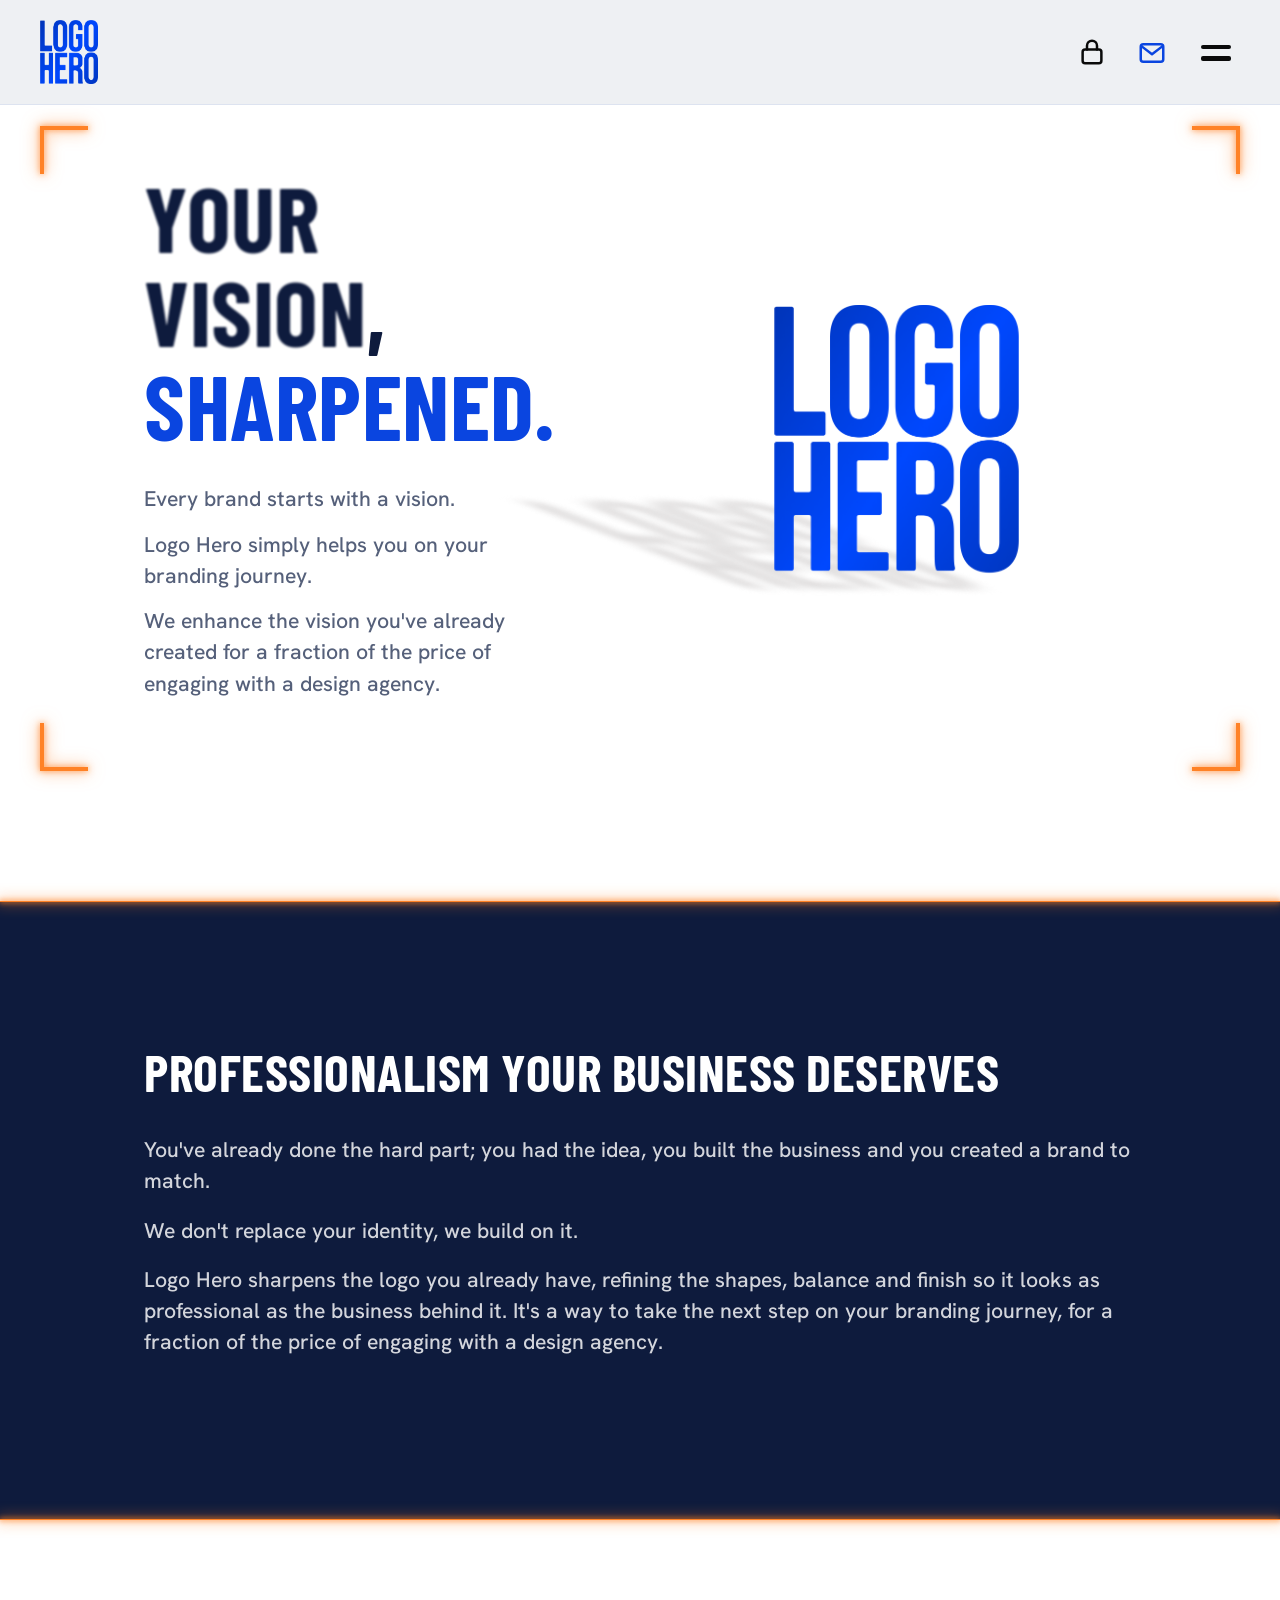
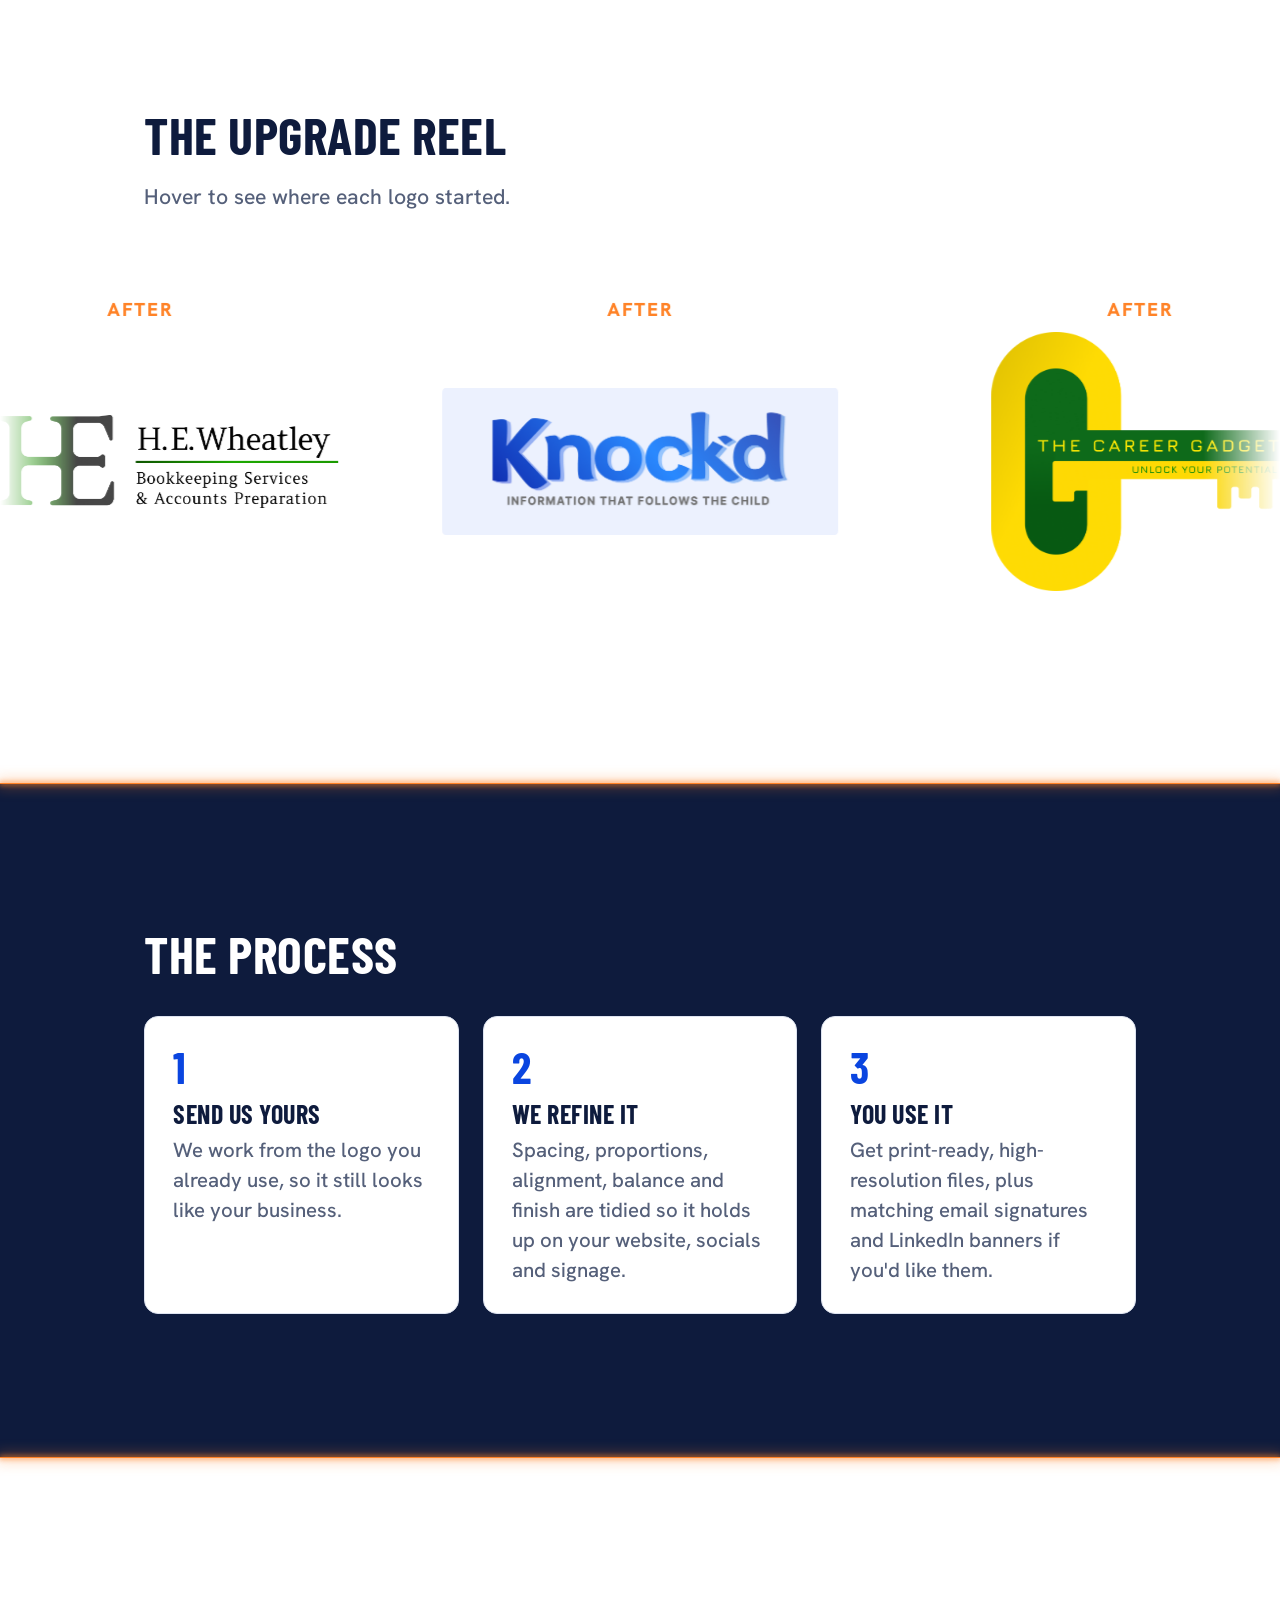
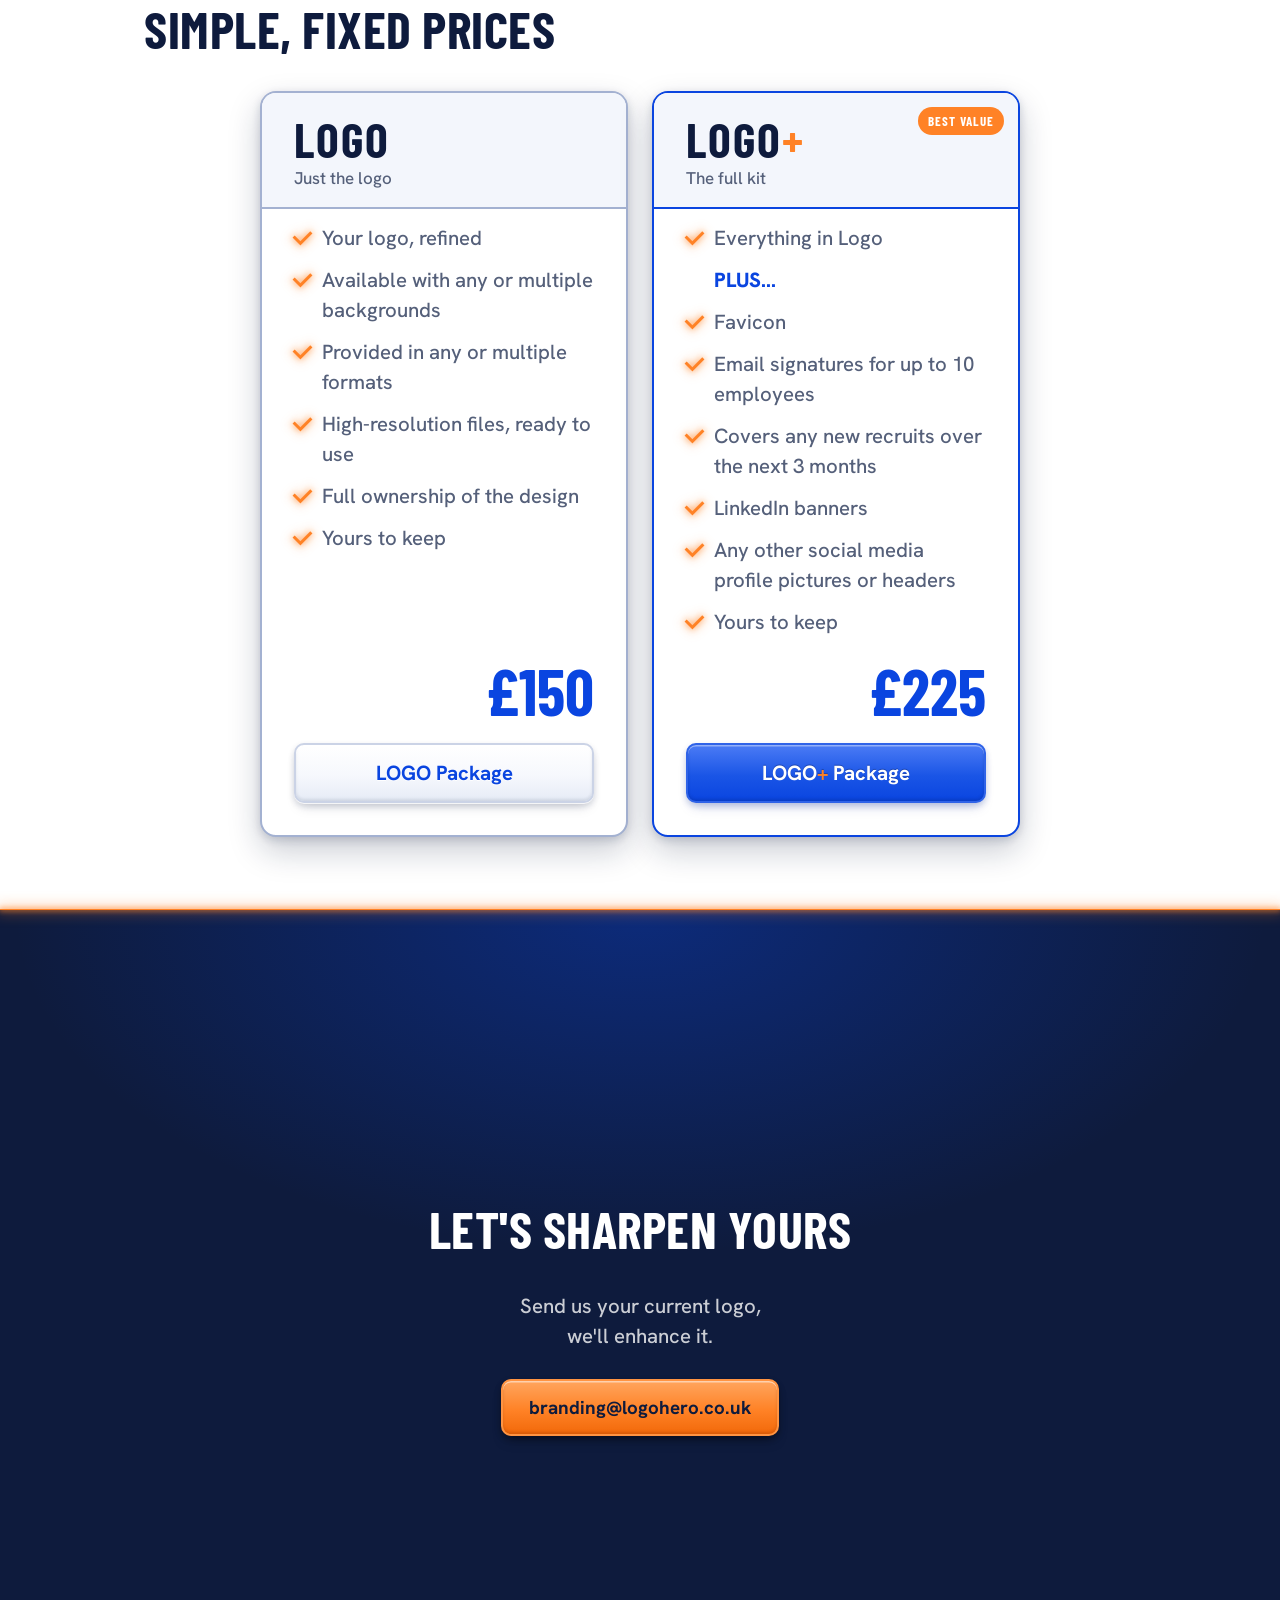
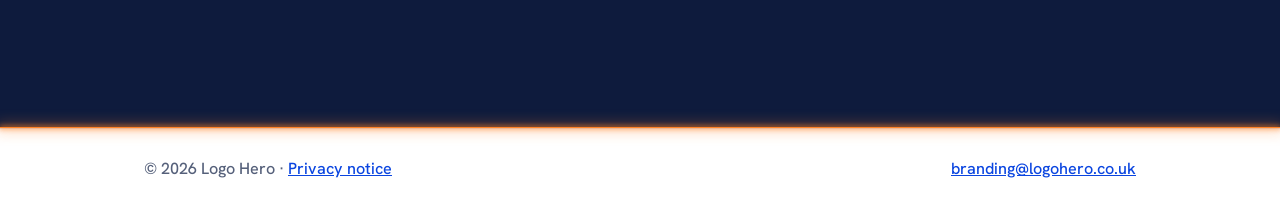
==== commit 7d6c2686: "Enhance hero title with vision blur effect Added a blur effect to the words 'Your vision' in the her" ====
--- a/index.html
+++ b/index.html
@@ -209,6 +209,8 @@
   .hero .wrap { display: grid; grid-template-columns: 1fr 1.4fr; gap: 48px; align-items: center; }
   .hero h1 { font-size: clamp(48px, 8vw, 92px); color: var(--ink); }
   .hero h1 span { color: var(--blue); }
+  /* Soft Figma-style layer blur applied only to the words “Your vision”. */
+  .hero h1 .vision-blur { color: var(--ink); filter: blur(1px); }
   .hero p { font-size: 25px; color: var(--muted); max-width: 30em; margin: 0 0 14px; }
   .hero h1 + p { margin-top: 32px; }
   .hero p:last-child { margin-bottom: 32px; }
@@ -916,7 +918,7 @@
   <div class="hero">
     <div class="wrap">
       <div class="hero-copy">
-        <h1>Your vision, <span>sharpened.</span></h1>
+        <h1><span class="vision-blur">Your vision</span>, <span>sharpened.</span></h1>
         <p>Every brand starts with a vision.</p>
         <p>Logo Hero simply helps you on your branding journey.</p>
         <p>We enhance the vision you've already created for a fraction of the price of engaging with a design agency.</p>
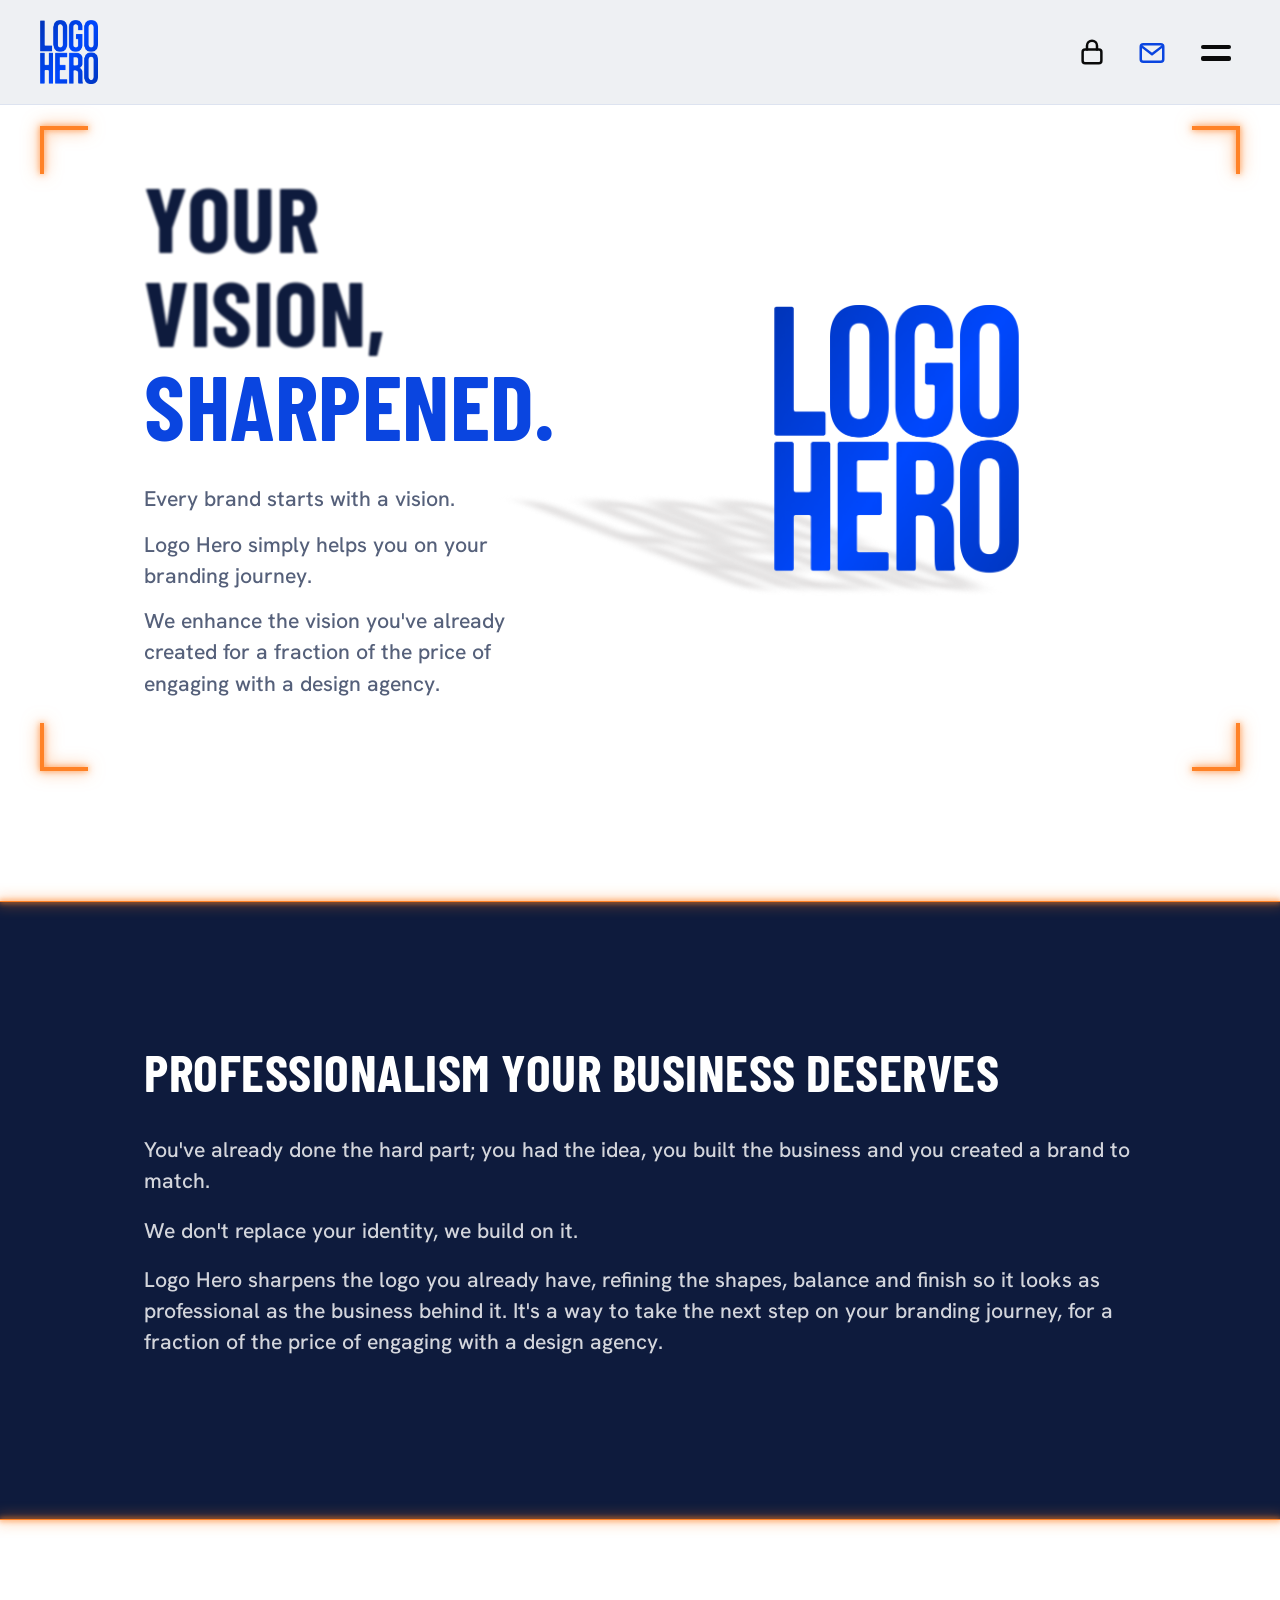
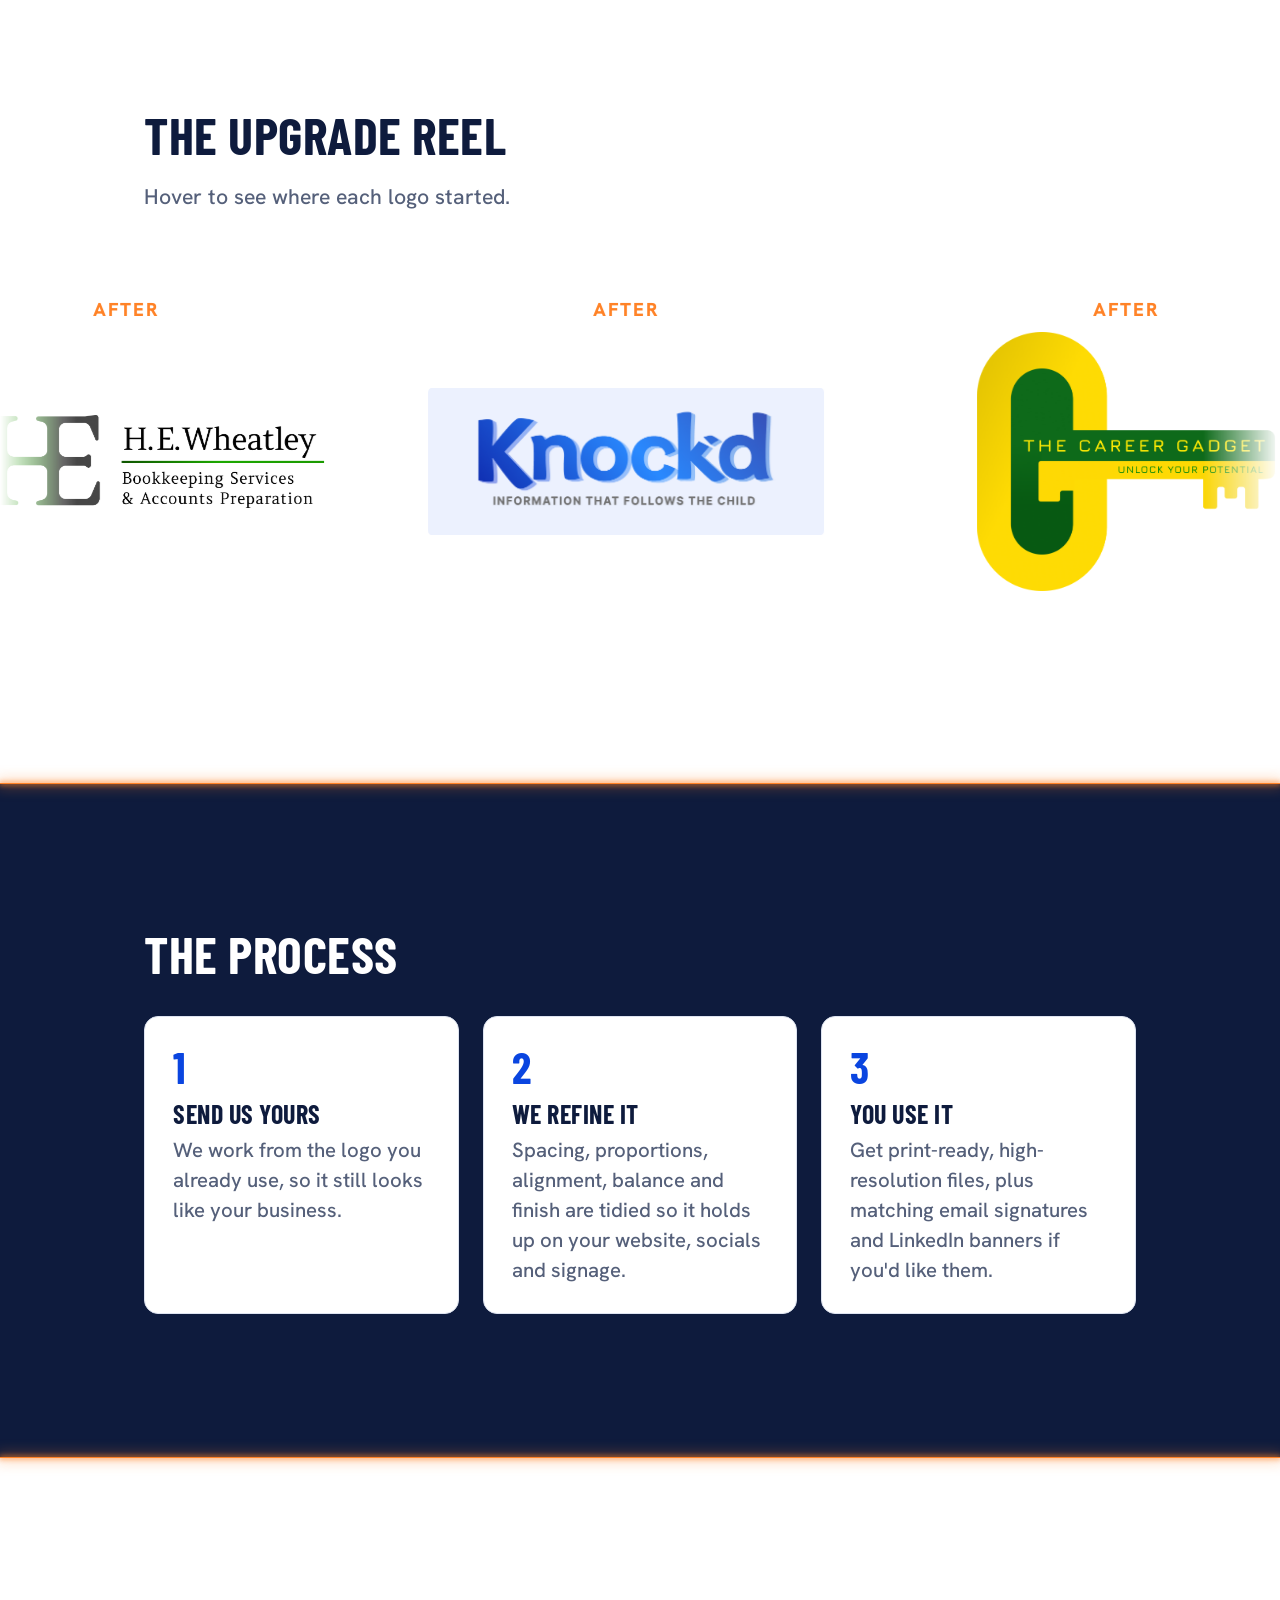
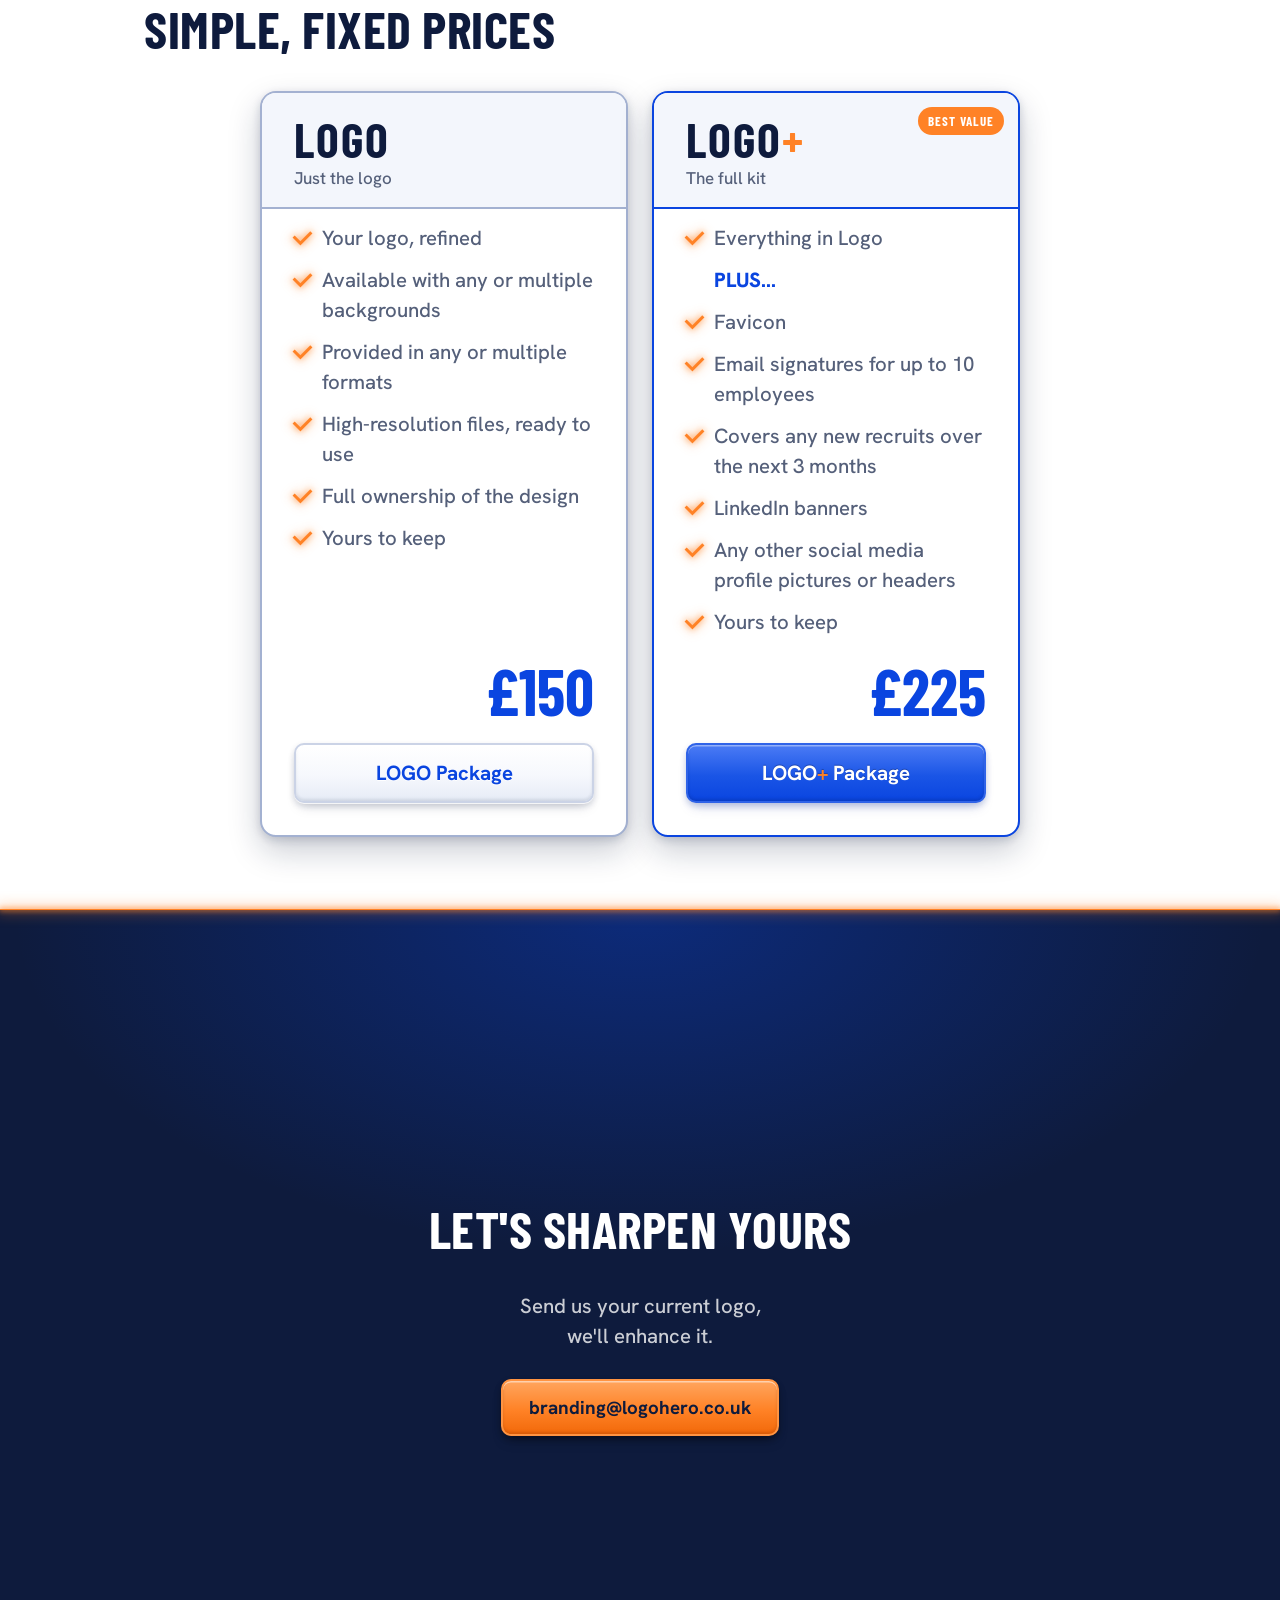
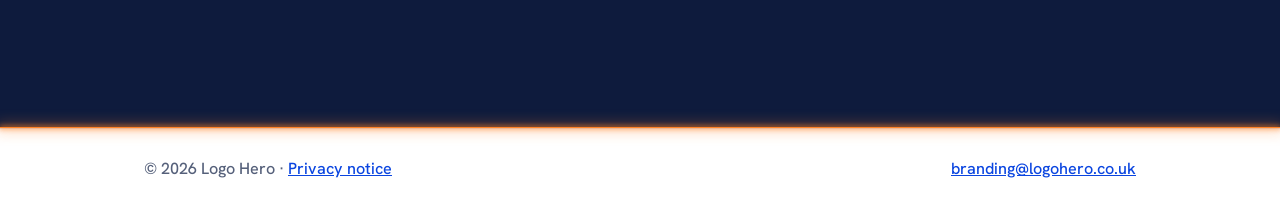
==== commit 8f88b0cc: "Fix HTML formatting in index.html" ====
--- a/index.html
+++ b/index.html
@@ -918,7 +918,7 @@
   <div class="hero">
     <div class="wrap">
       <div class="hero-copy">
-        <h1><span class="vision-blur">Your vision</span>, <span>sharpened.</span></h1>
+        <h1><span class="vision-blur">Your vision,</span> <span>sharpened.</span></h1>
         <p>Every brand starts with a vision.</p>
         <p>Logo Hero simply helps you on your branding journey.</p>
         <p>We enhance the vision you've already created for a fraction of the price of engaging with a design agency.</p>
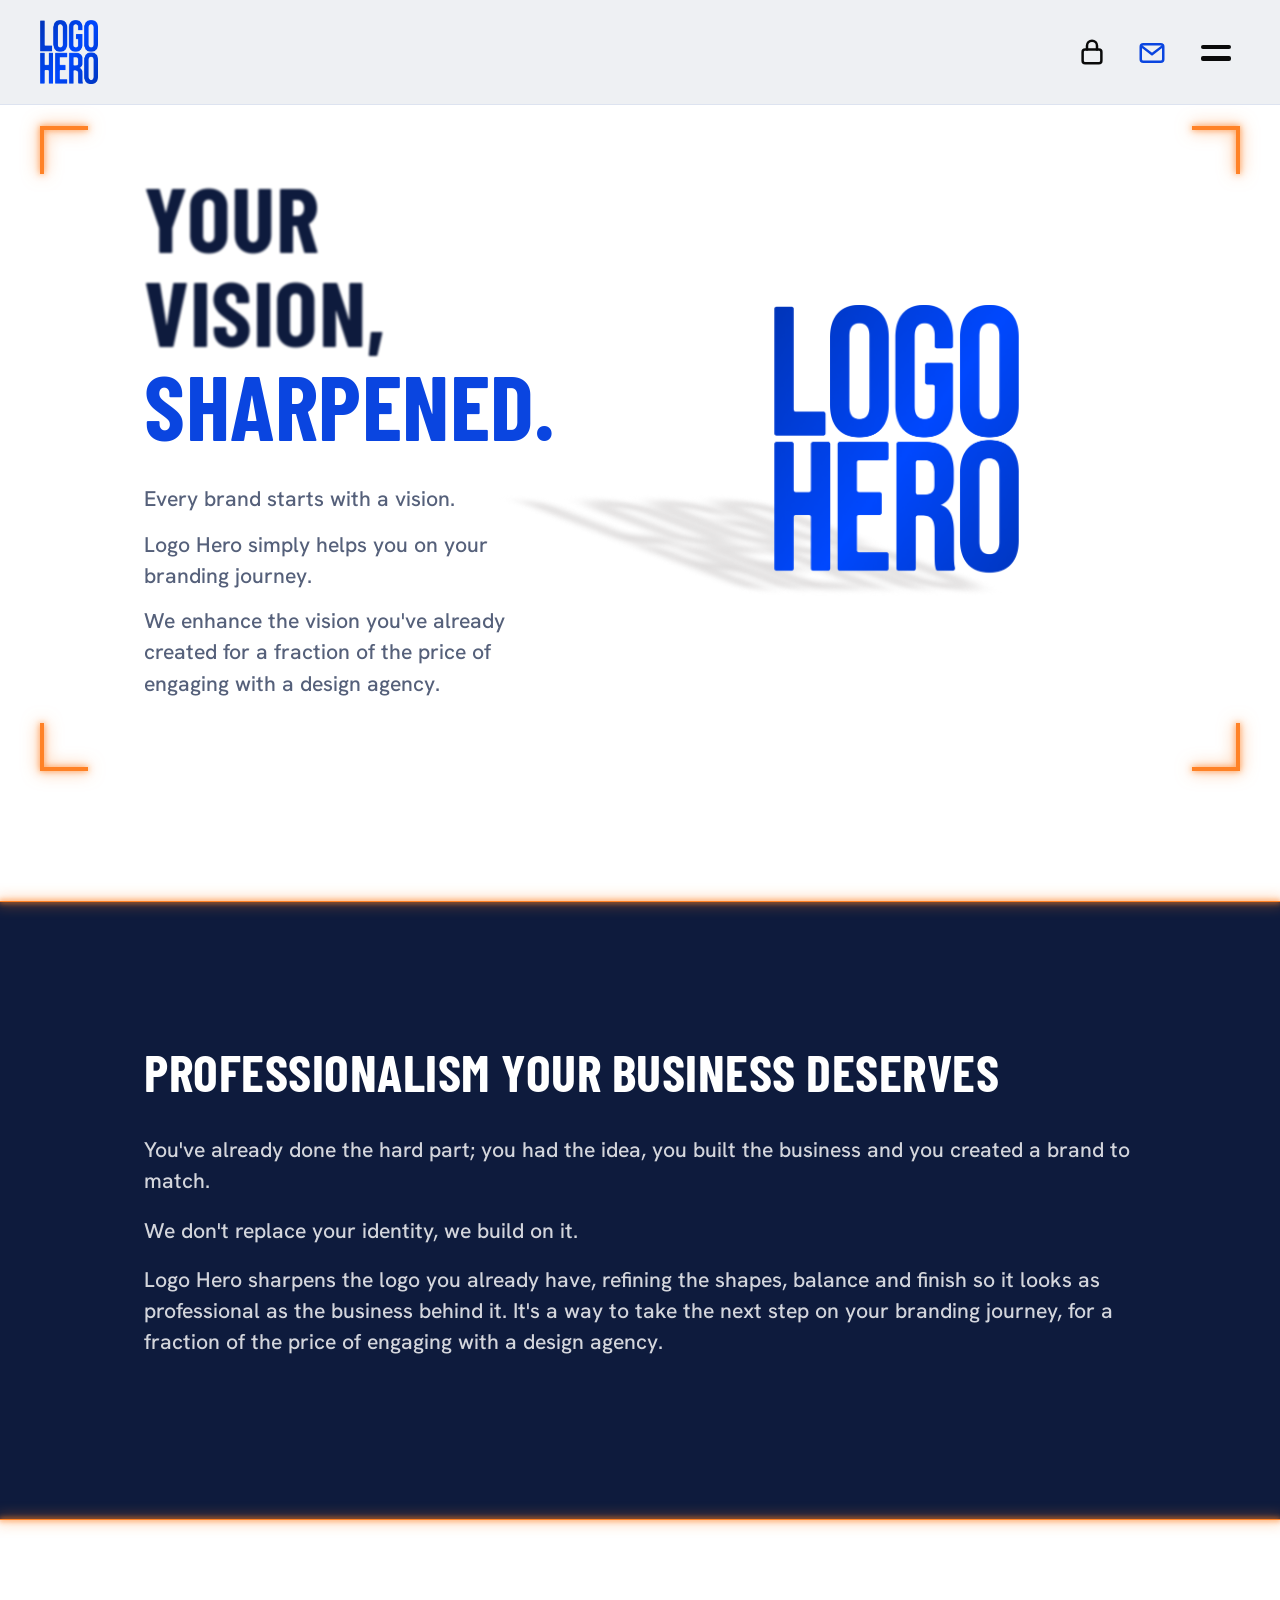
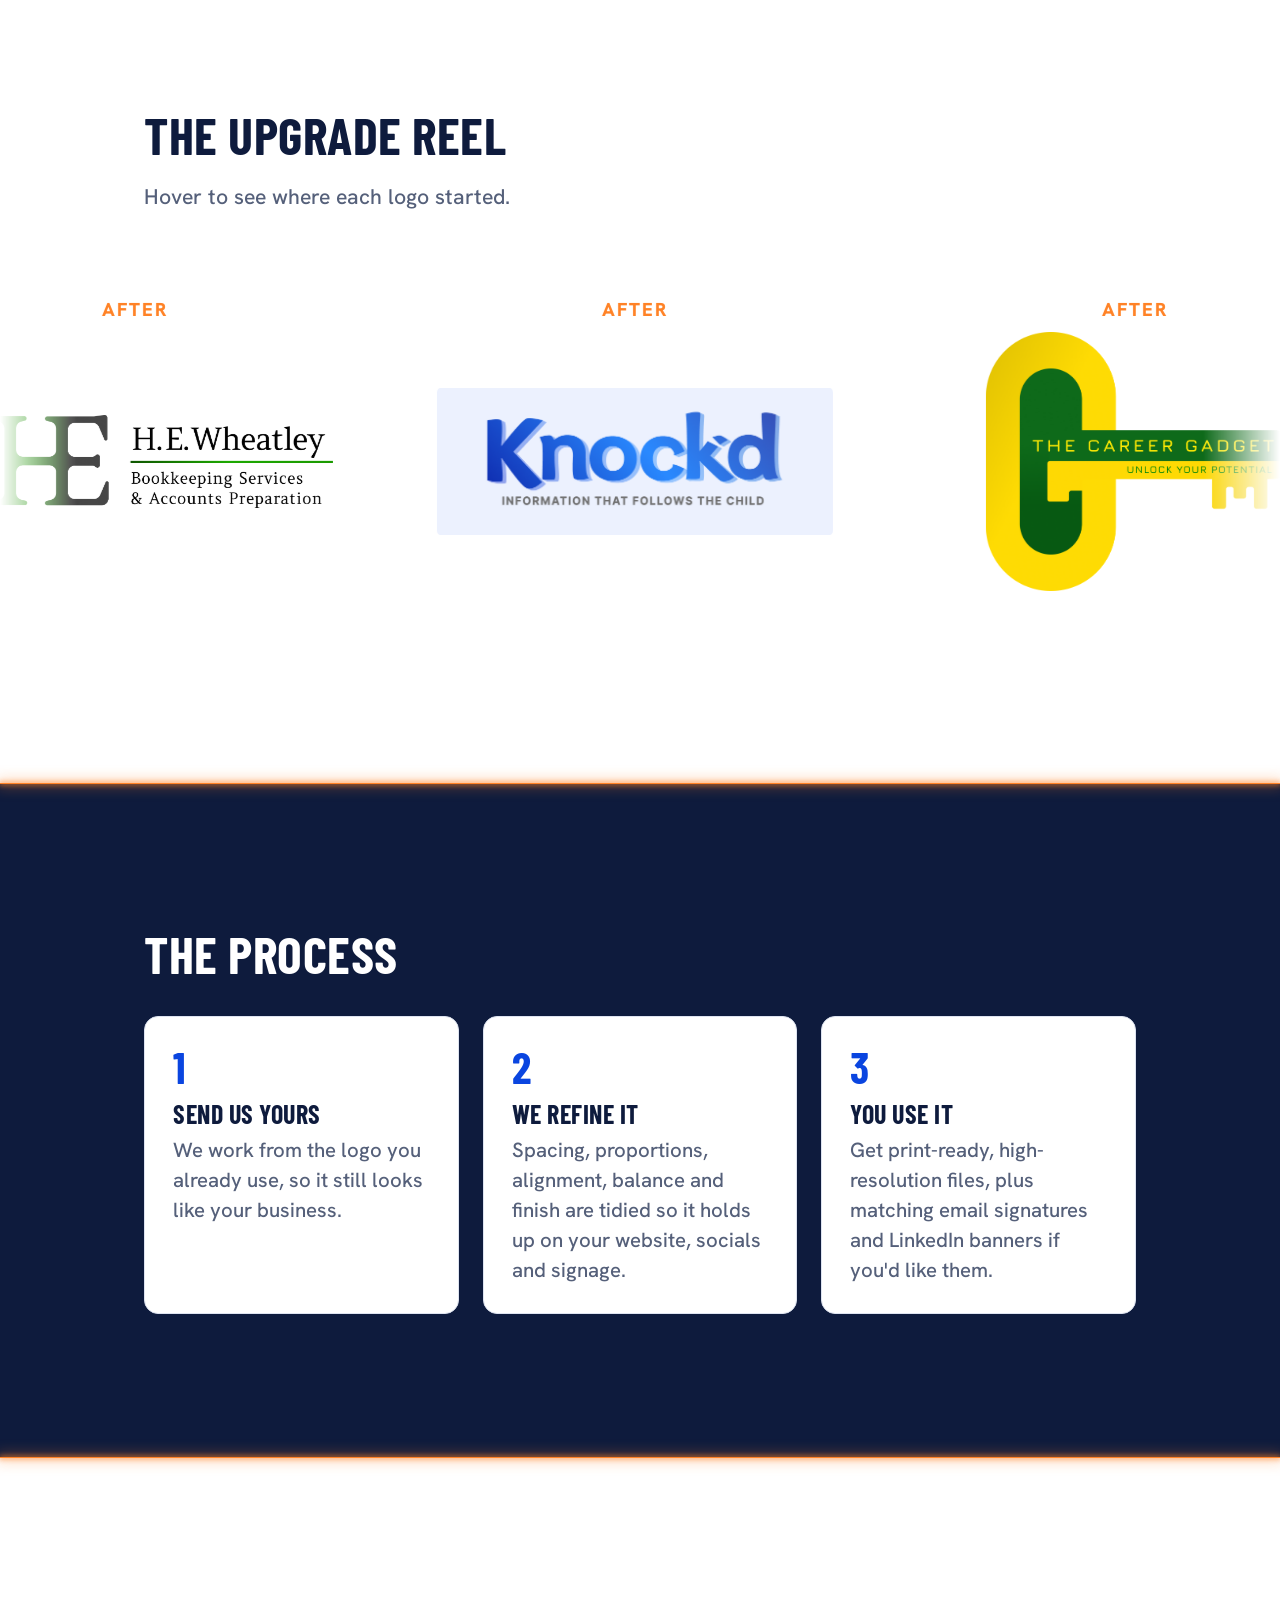
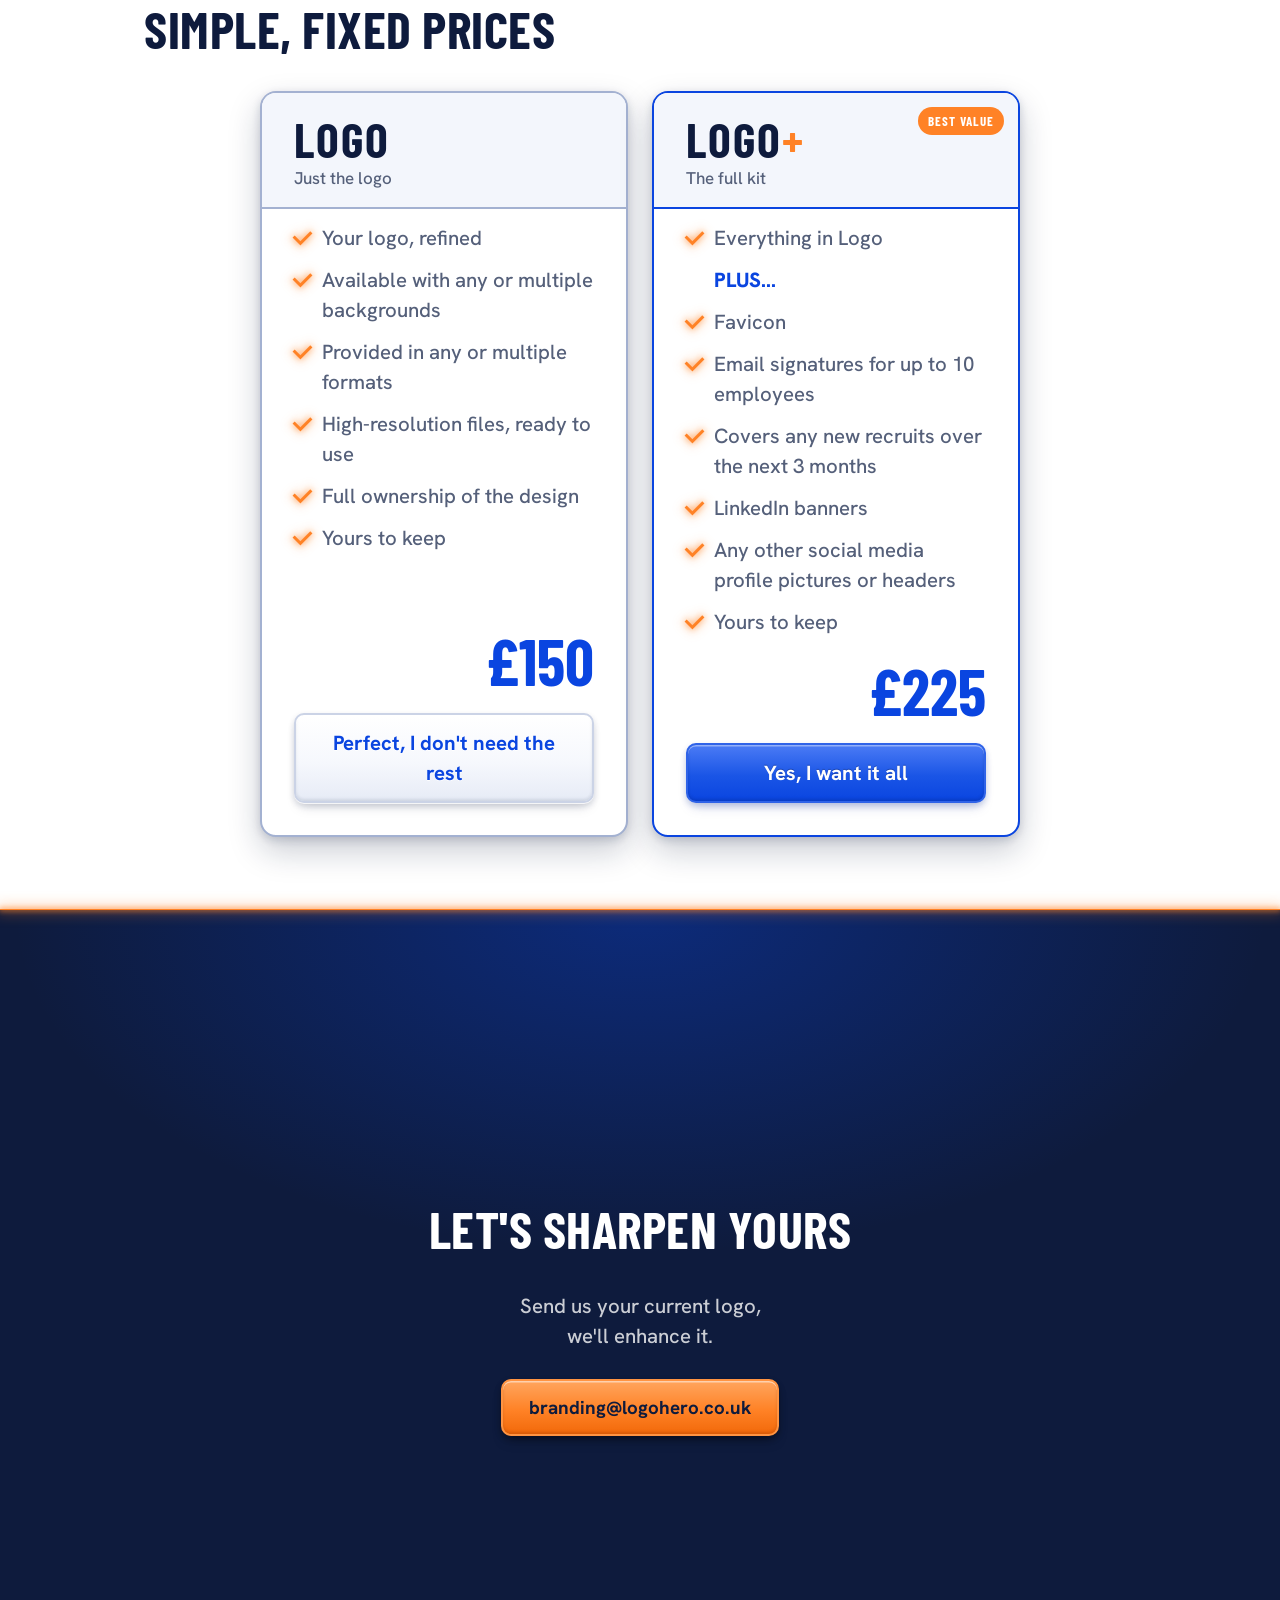
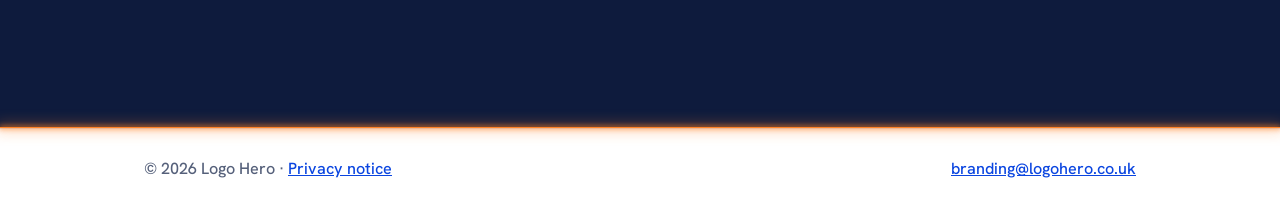
==== commit 29171a77: "Update button text for logo packages" ====
--- a/index.html
+++ b/index.html
@@ -991,7 +991,7 @@
             <li>Yours to keep</li>
           </ul>
           <div class="amount">£150</div>
-          <a class="btn ghost" href="/logo-order">LOGO Package</a>
+          <a class="btn ghost" href="/logo-order">Perfect, I don't need the rest</a>
         </div>
         <div class="price featured">
           <span class="badge">Best value</span>
@@ -1010,7 +1010,7 @@
             <li>Yours to keep</li>
           </ul>
           <div class="amount">£225</div>
-          <a class="btn" href="/logoplusorder">LOGO<span class="plus">+</span> Package</a>
+          <a class="btn" href="/logoplusorder">Yes, I want it all</a>
         </div>
       </div>
     </div>
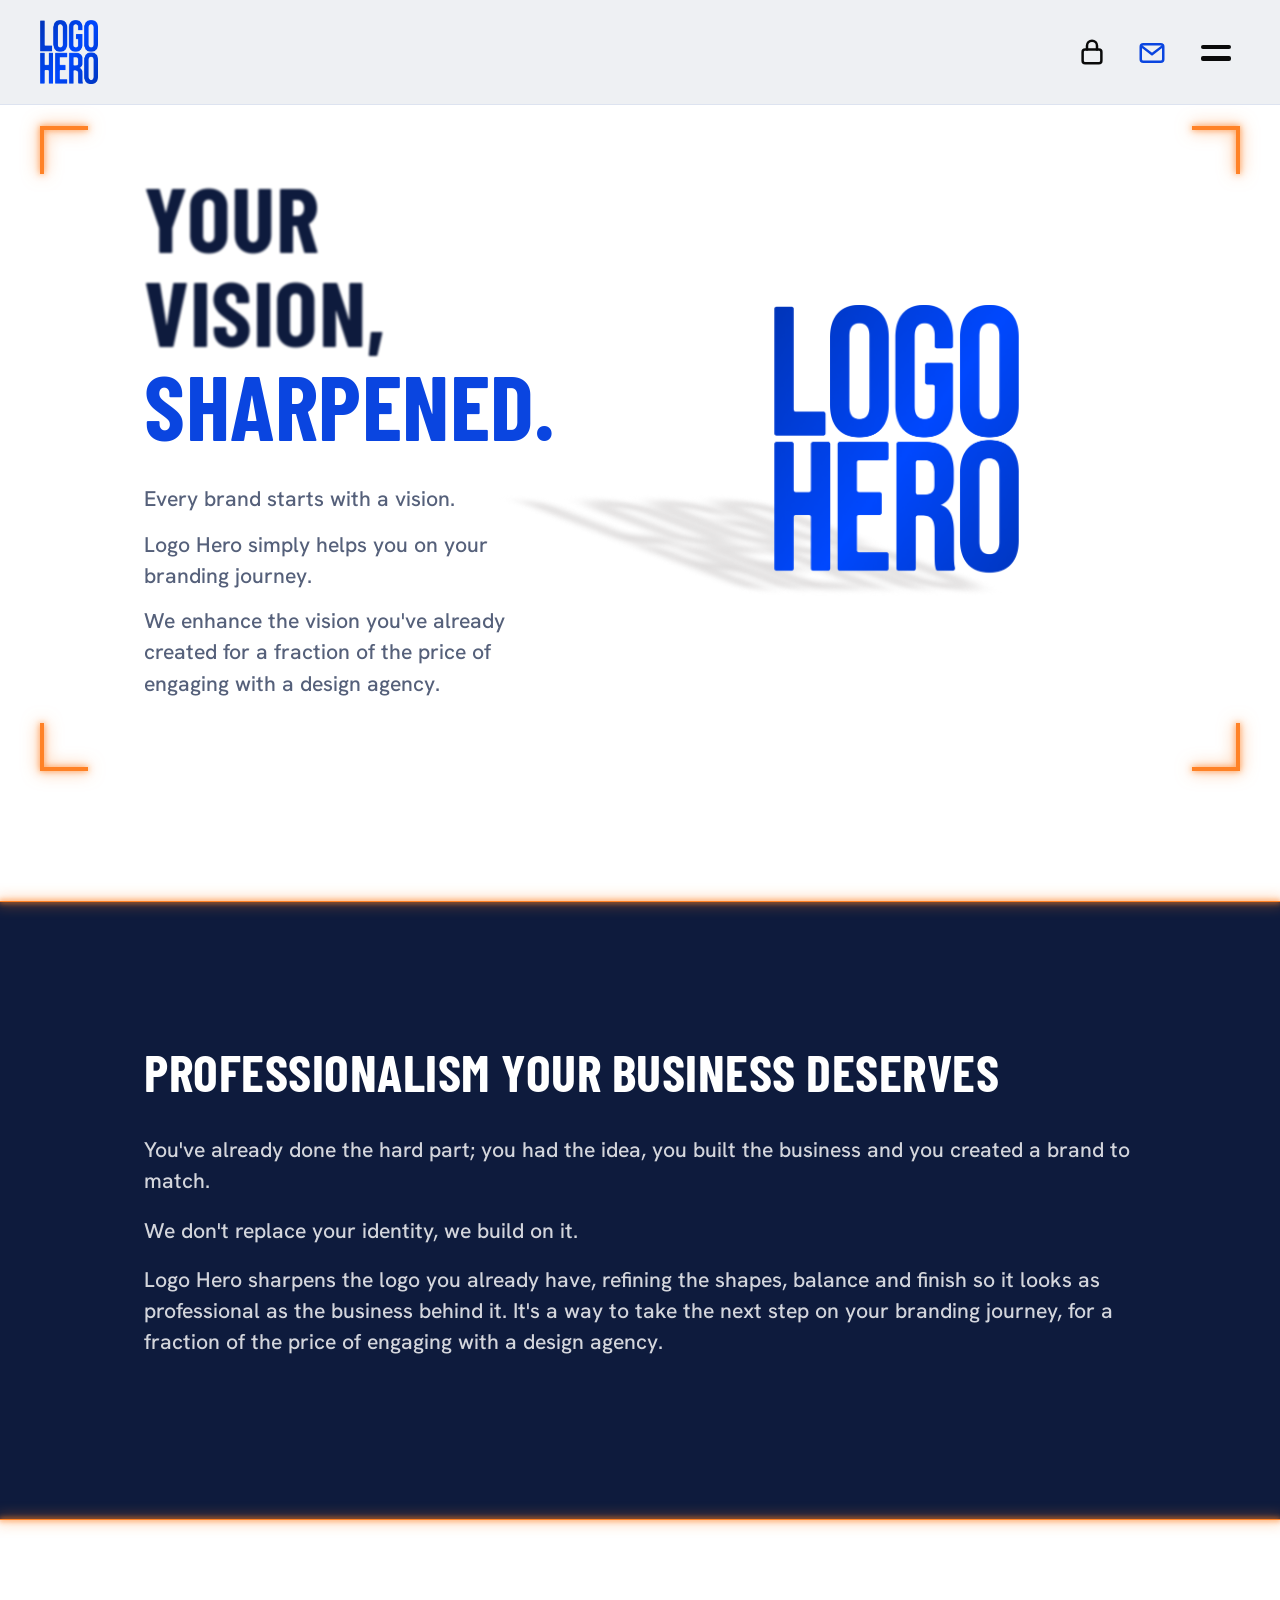
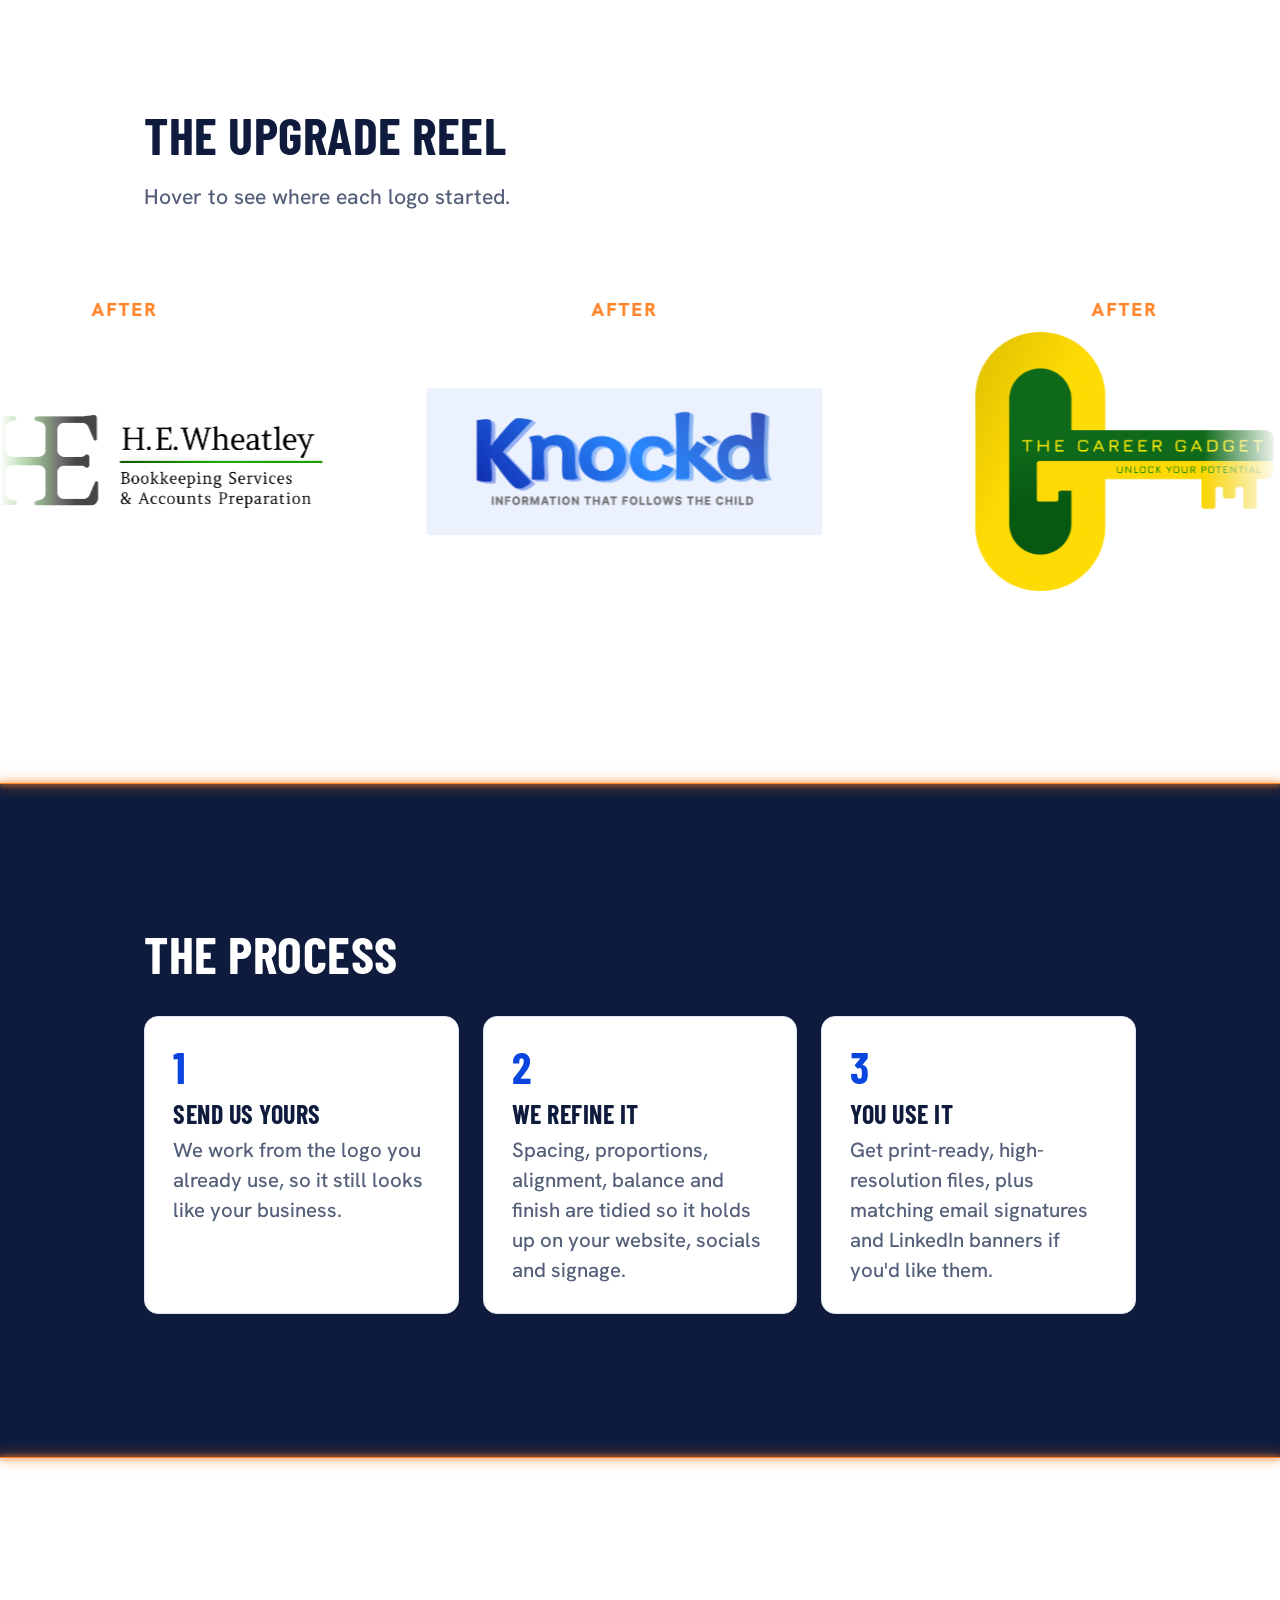
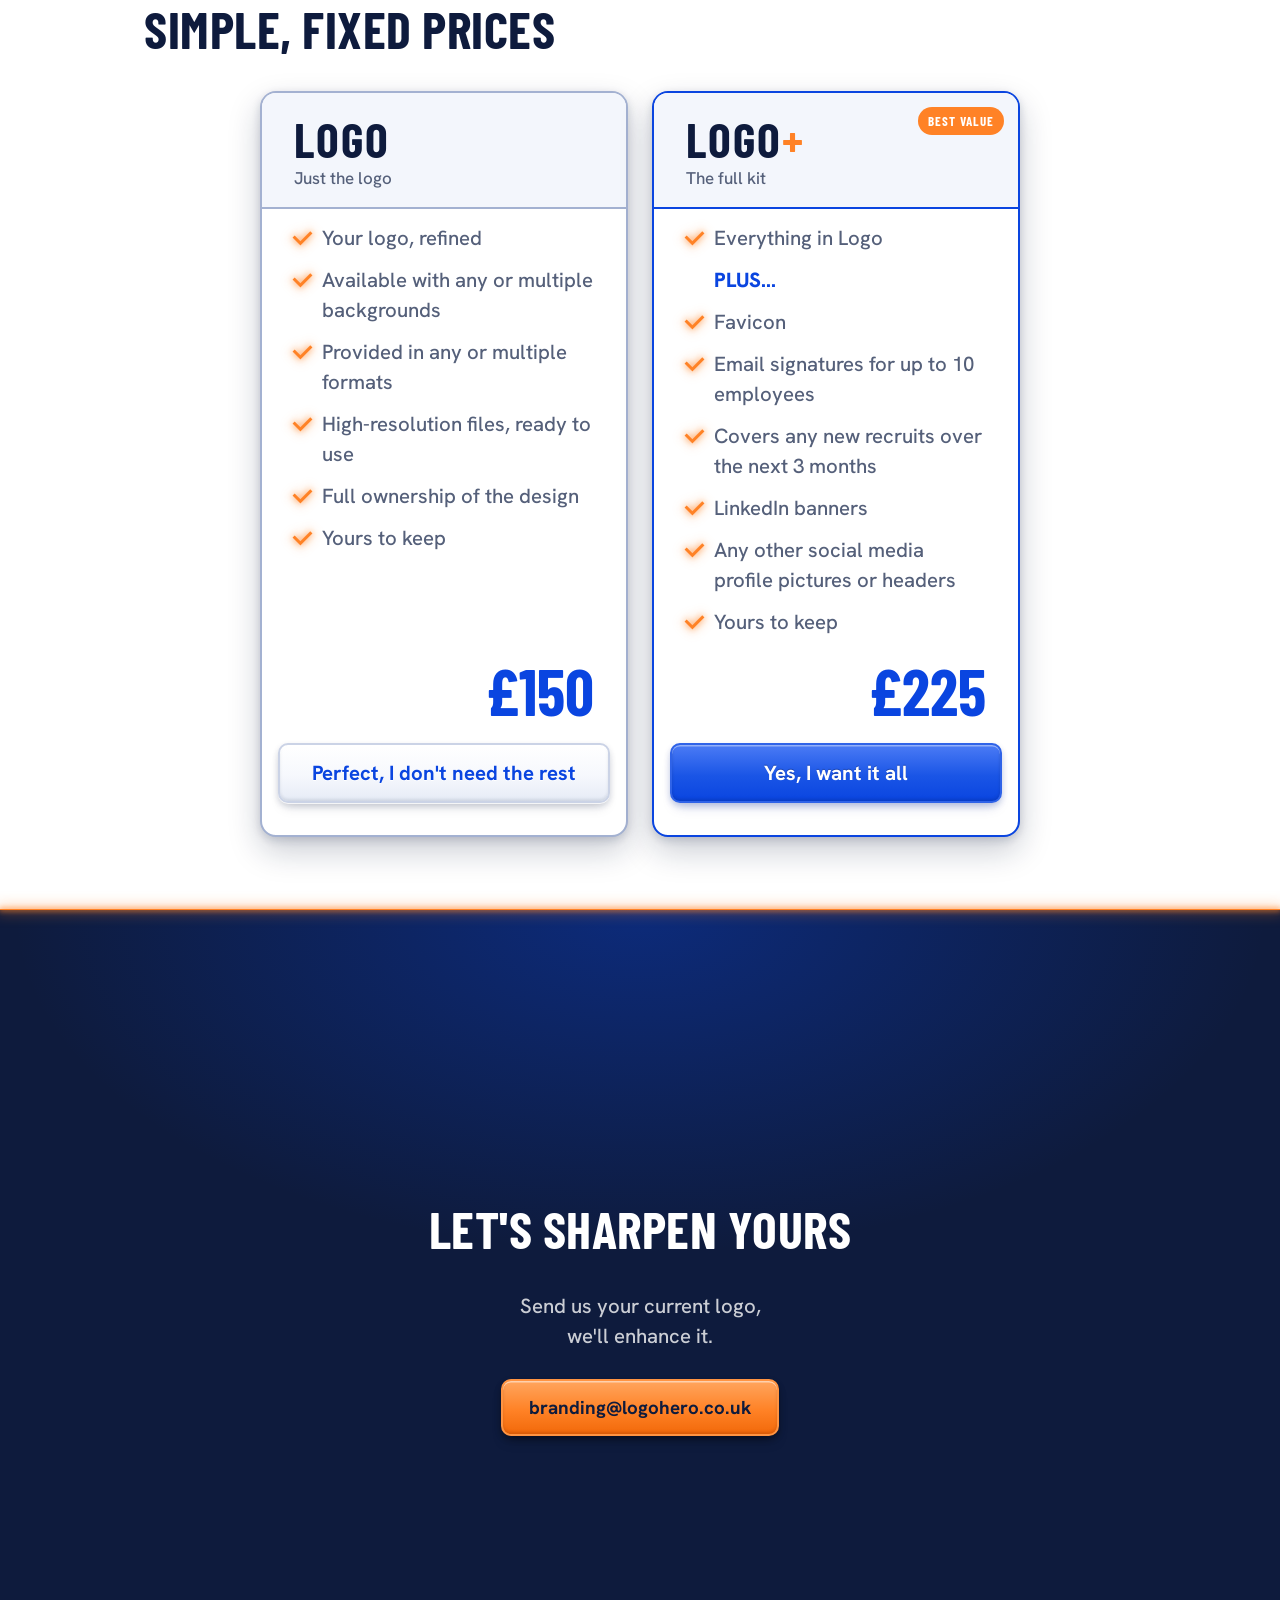
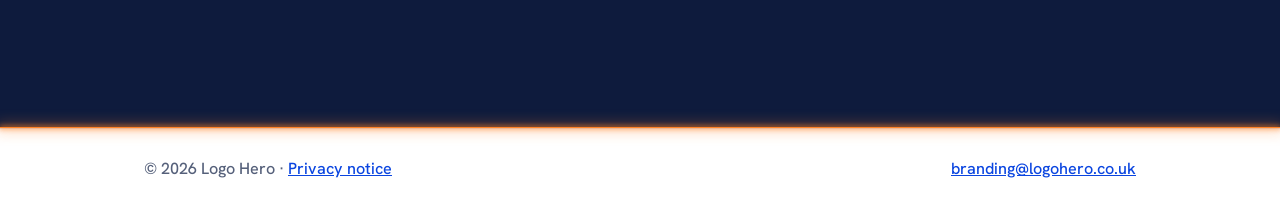
==== commit f0bcf3e3: "Update button styling in index.html Adjust button width and margin for better layout." ====
--- a/index.html
+++ b/index.html
@@ -301,6 +301,7 @@
   .price li.plus-item { color: var(--blue); font-weight: 800; }
   .price li.plus-item::before { content: none; display: none; }
   .price .btn { text-align: center; font-size: 24px; }
+  .price .btn { width: calc(100% + 32px); margin-left: -16px; white-space: nowrap; }
   .price .btn .plus { color: var(--orange); }
 
   .about { max-width: 760px; }
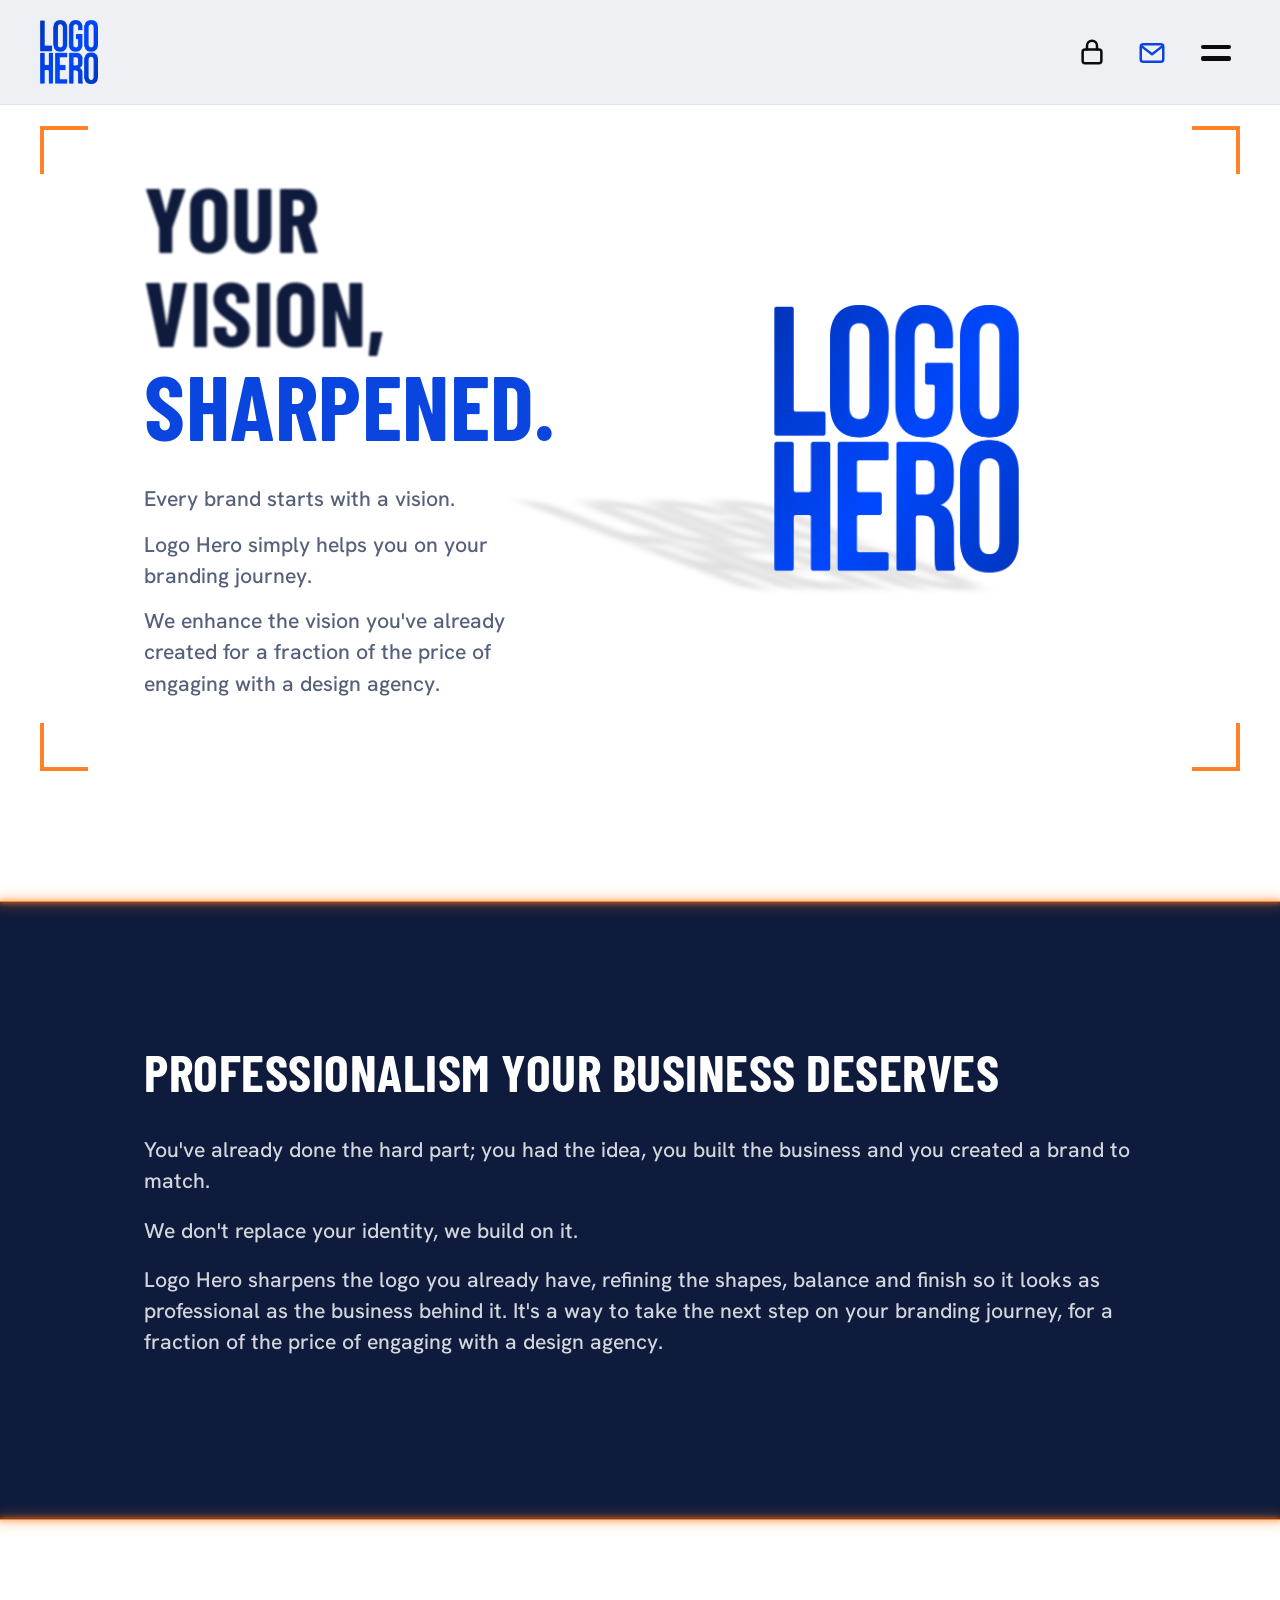
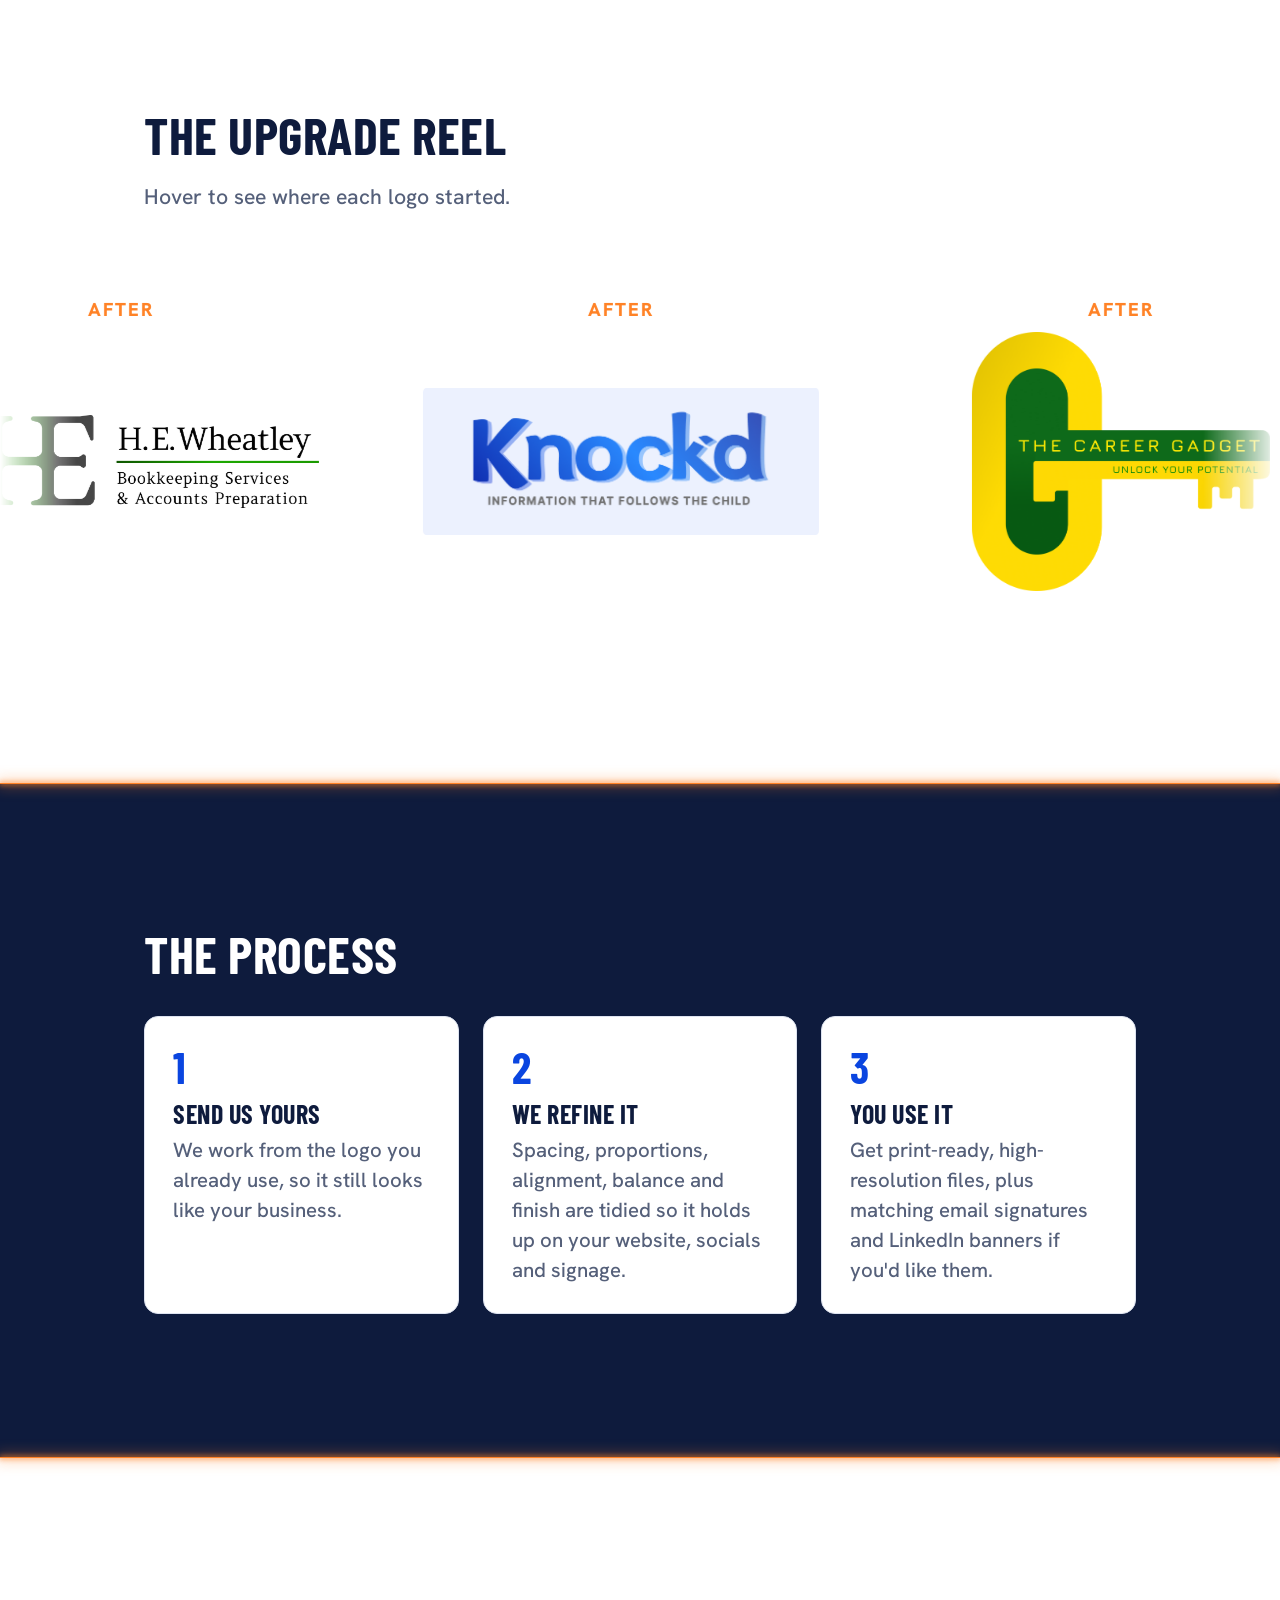
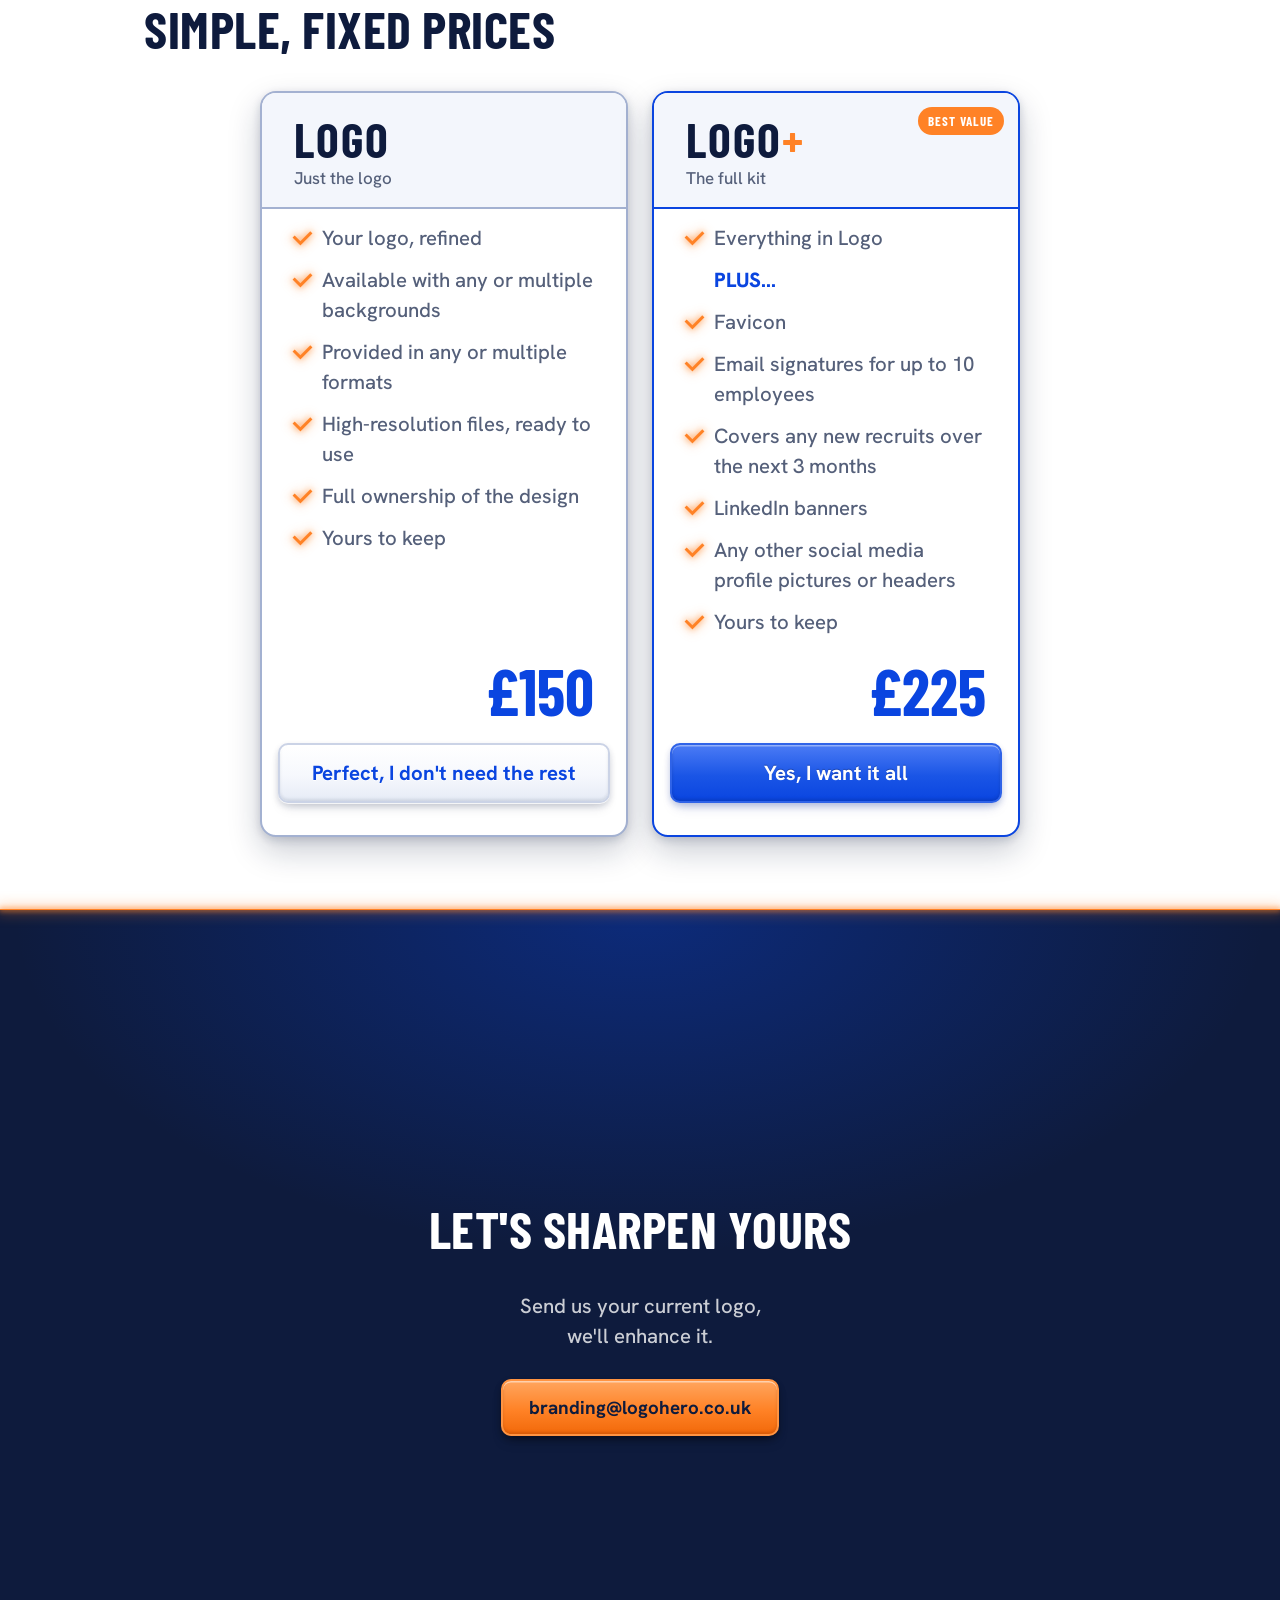
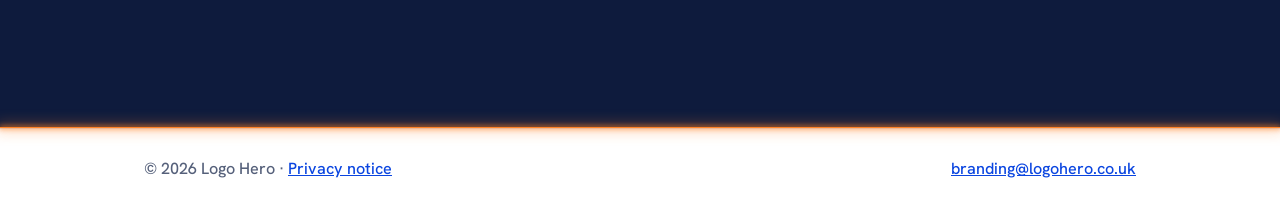
==== commit fa3ca6f3: "Remove drop-shadow filter from element Removed the neon glow effect from the filter property." ====
--- a/index.html
+++ b/index.html
@@ -519,7 +519,7 @@
     width: 48px;
     height: 48px;
     border: 0 solid var(--orange);
-    filter: drop-shadow(0 0 3px rgba(255, 130, 38, .9)) drop-shadow(0 0 8px rgba(255, 130, 38, .55));   /* neon glow */
+    filter: none;
     pointer-events: none;
     opacity: var(--glow, 1);
   }
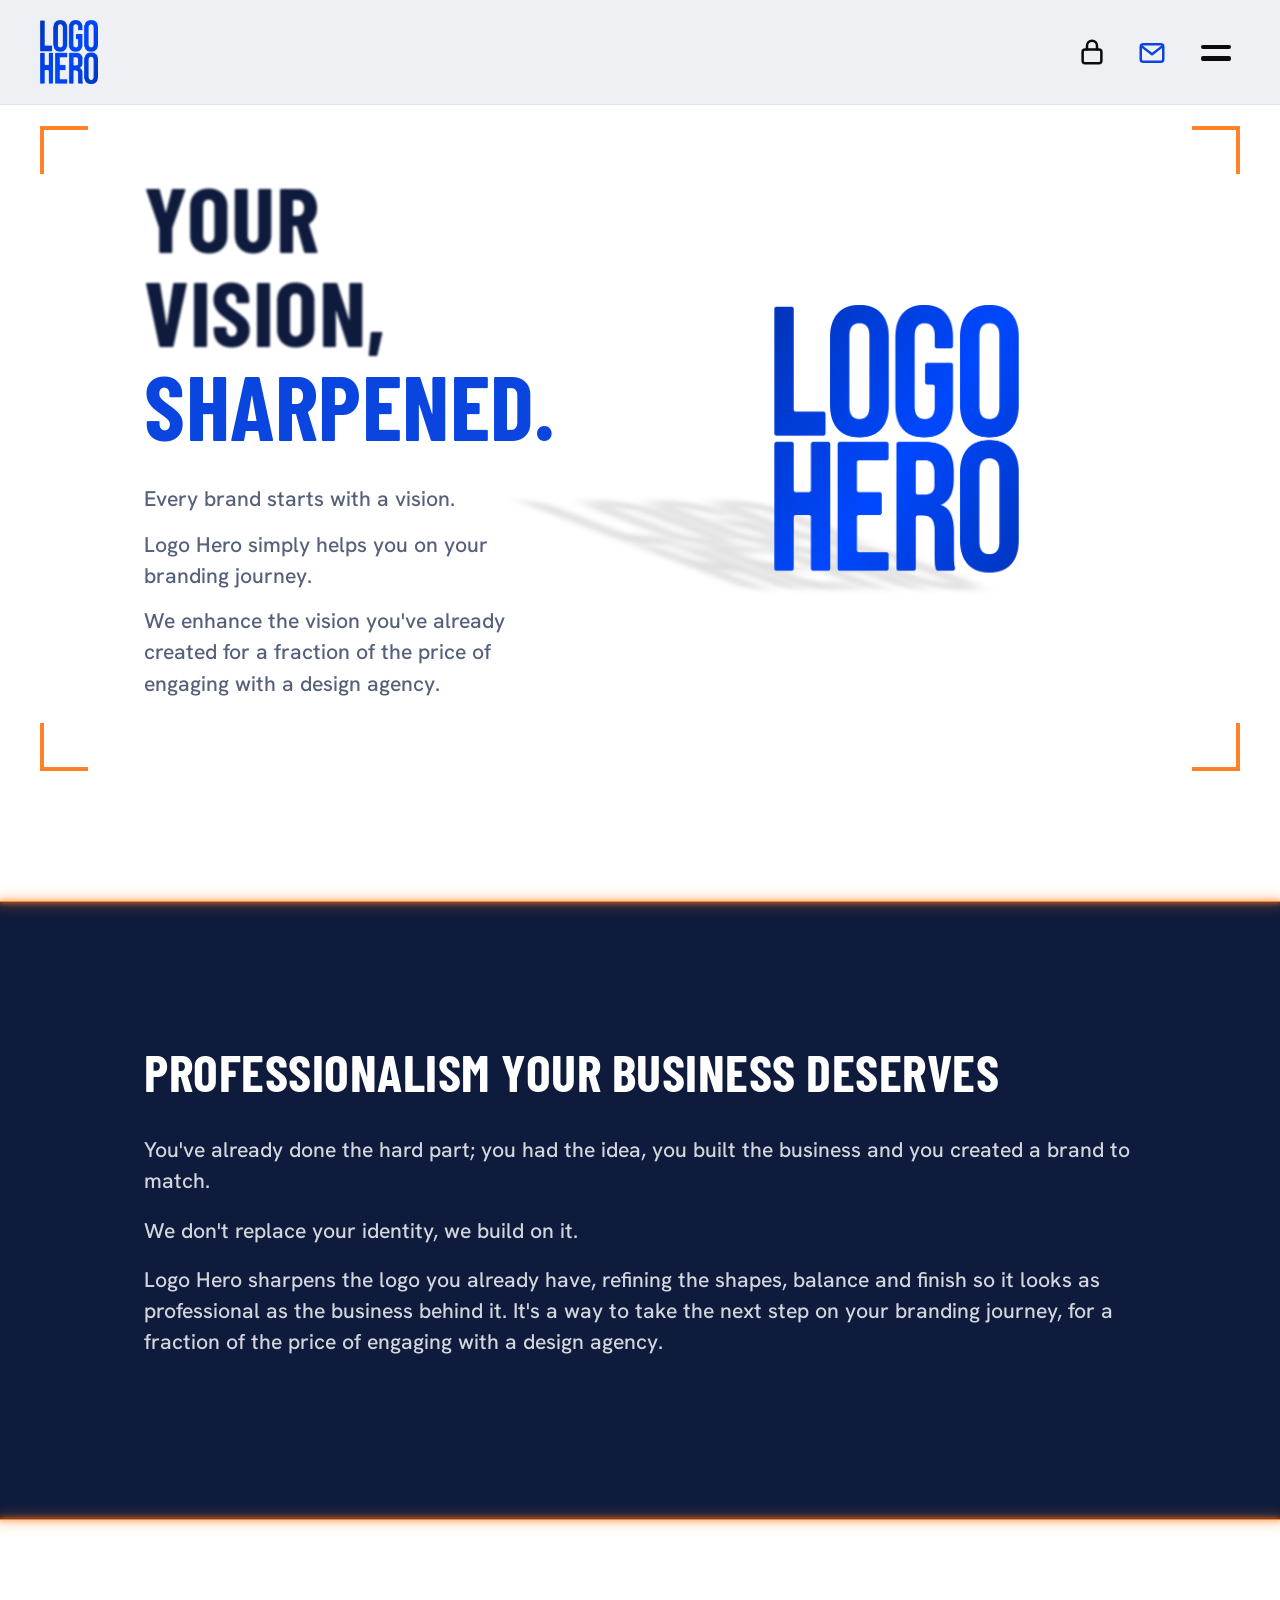
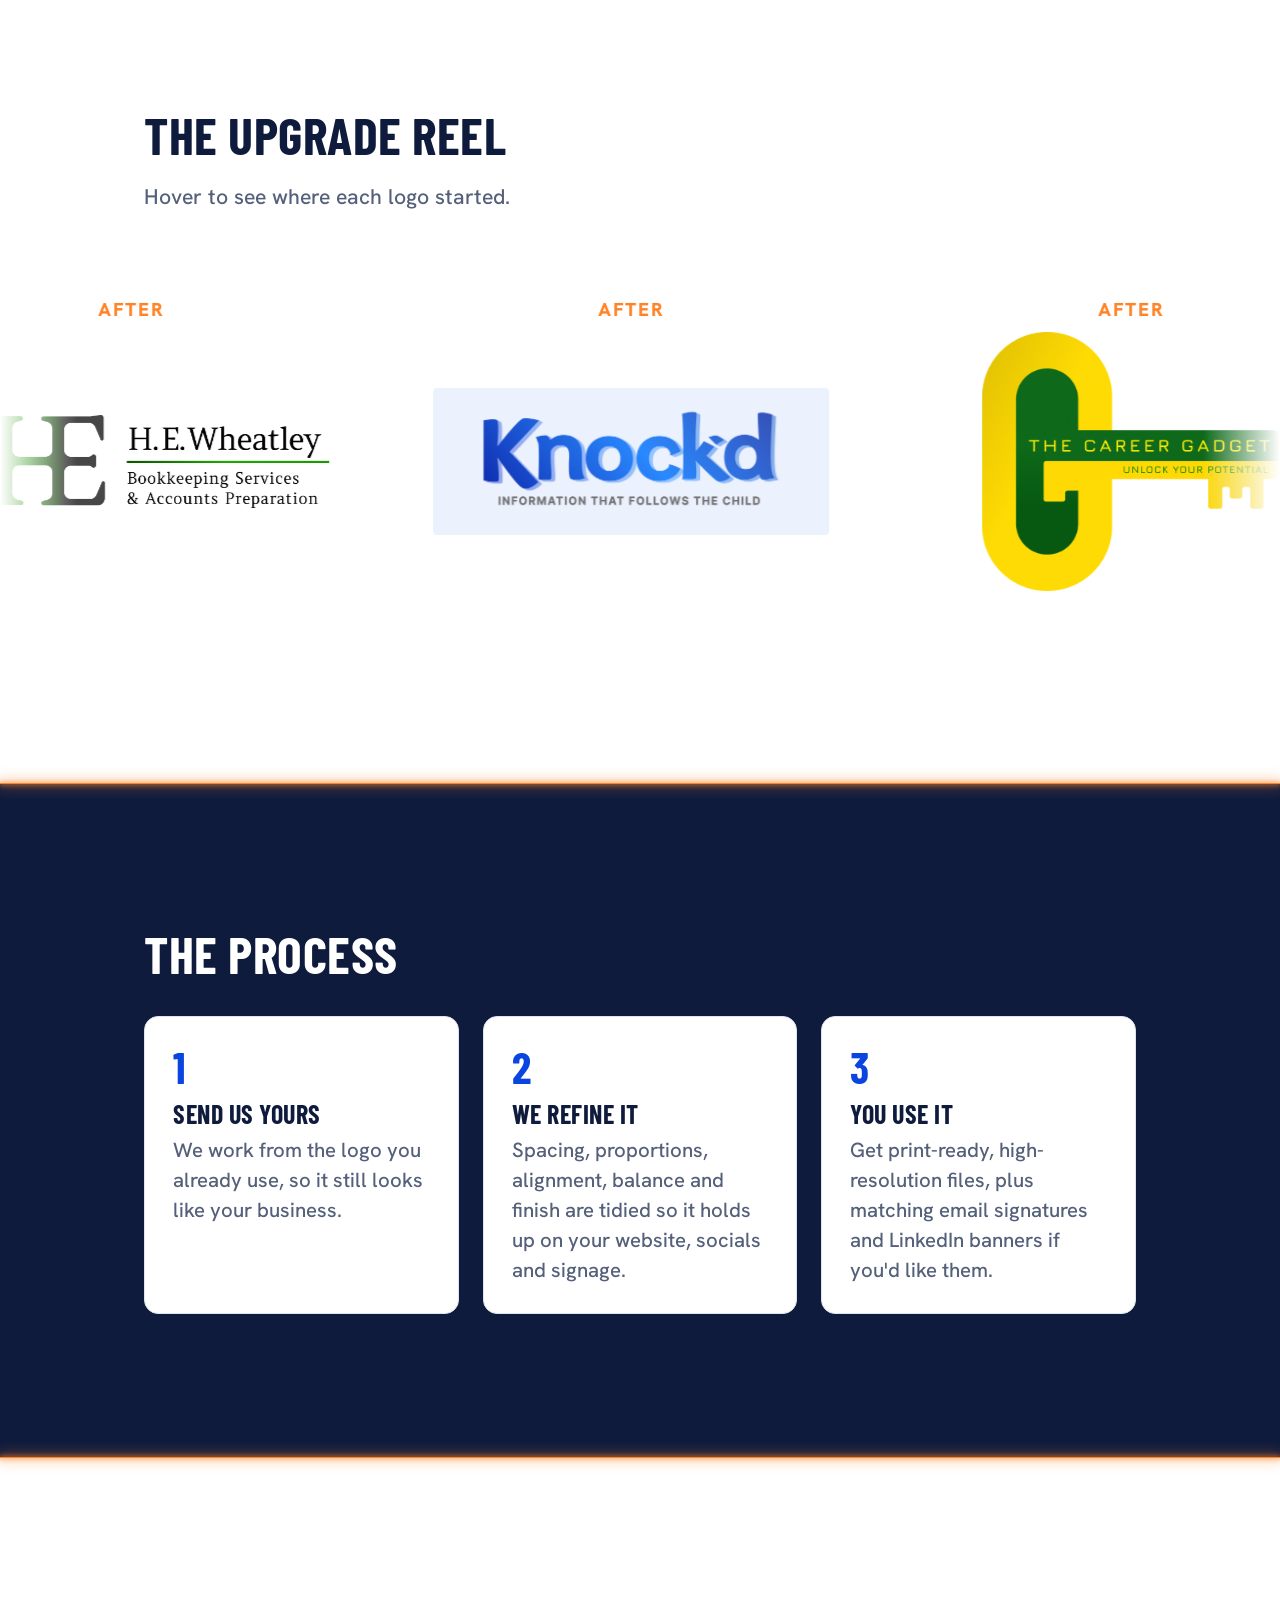
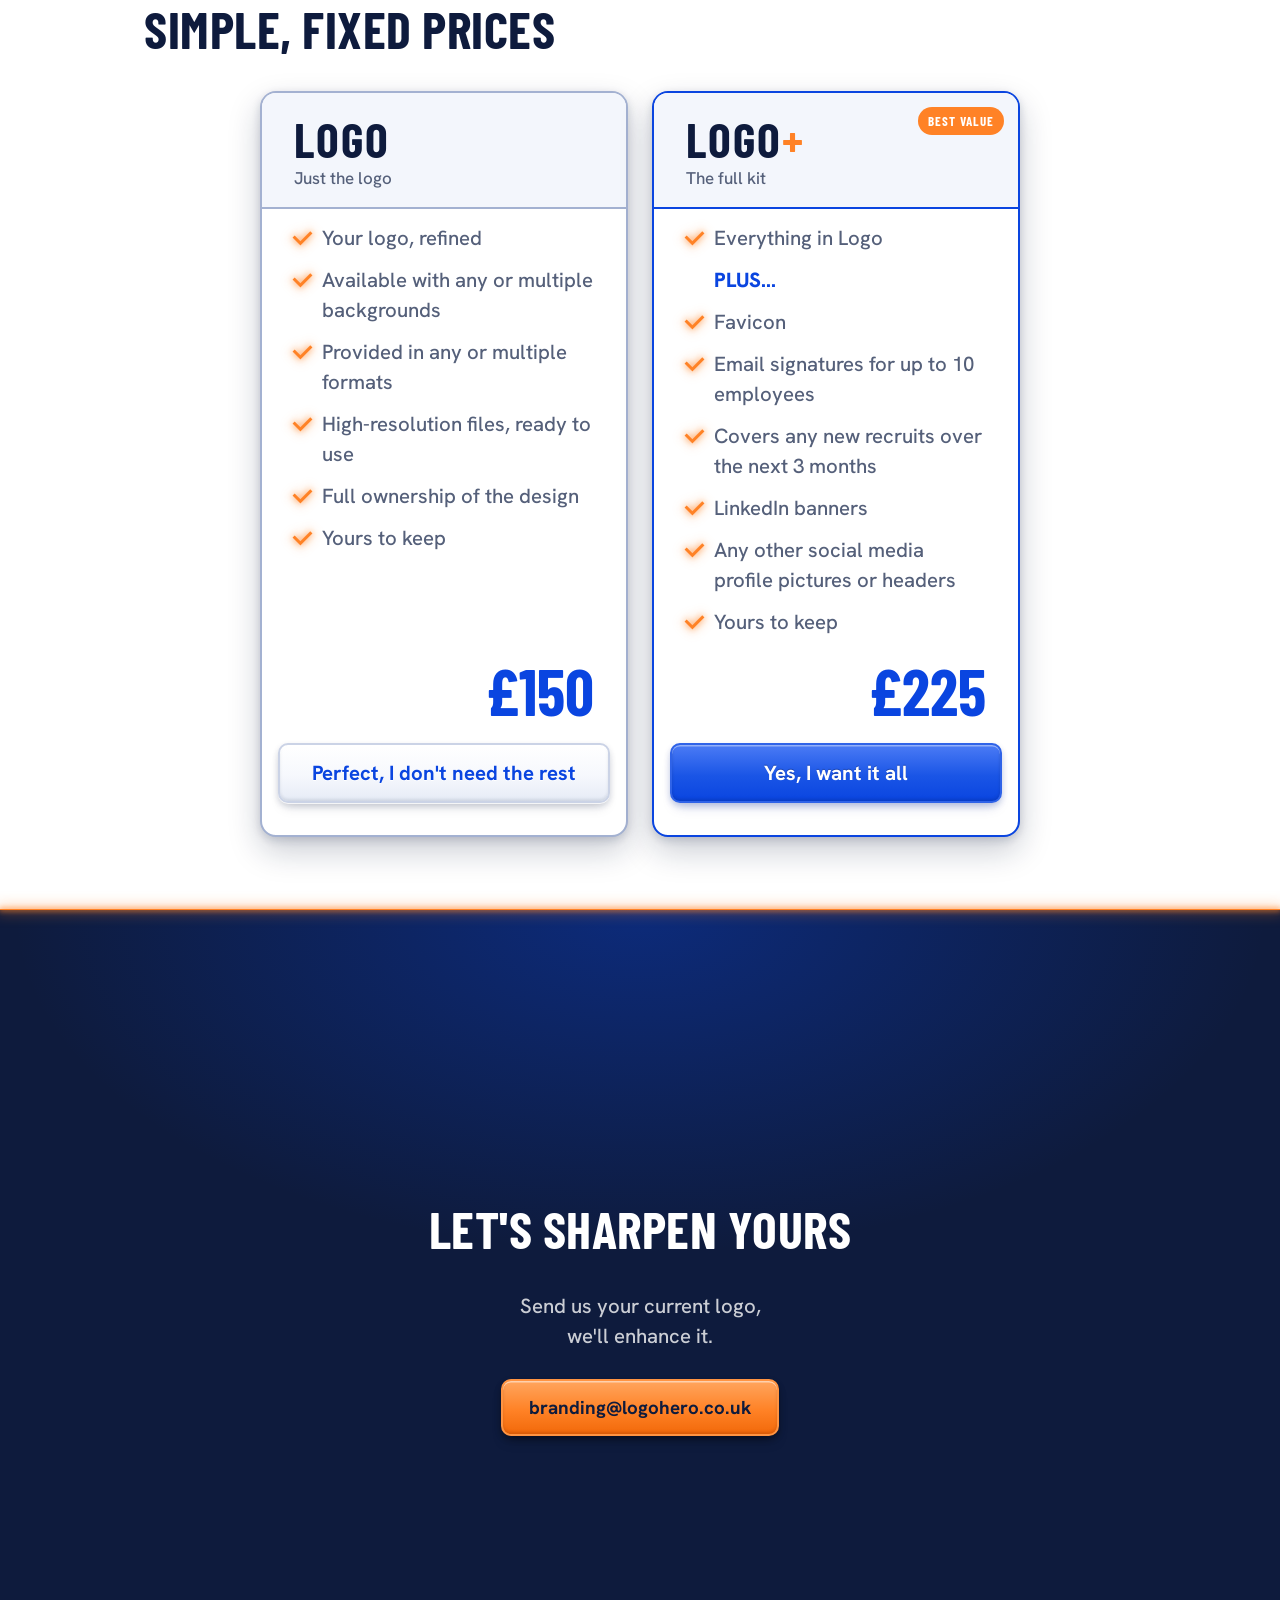
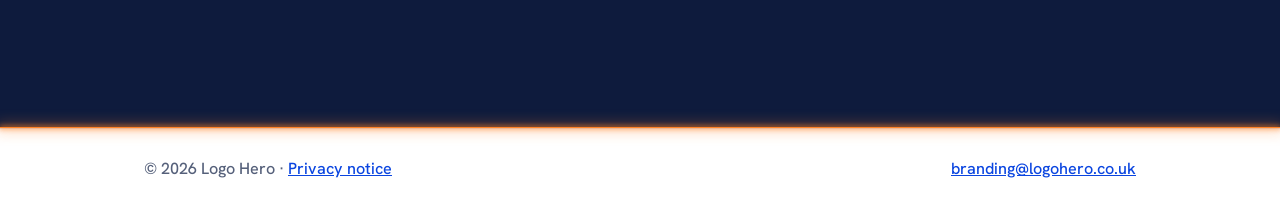
==== commit ab7aa92a: "Refactor IntersectionObserver for reveal targets" ====
--- a/index.html
+++ b/index.html
@@ -1320,11 +1320,9 @@
 })();
 
 const revealTargets = document.querySelectorAll('h2, .about p, .examples-sub, .step, .contact p, .contact .btn');
-const revealObserver = new IntersectionObserver((entries, observer) => {
+const revealObserver = new IntersectionObserver((entries) => {
   entries.forEach((entry) => {
-    if (!entry.isIntersecting) return;
-    entry.target.classList.add('in-view');
-    observer.unobserve(entry.target);
+    entry.target.classList.toggle('in-view', entry.isIntersecting);
   });
 }, { threshold: 0.15 });
 revealTargets.forEach((el) => revealObserver.observe(el));
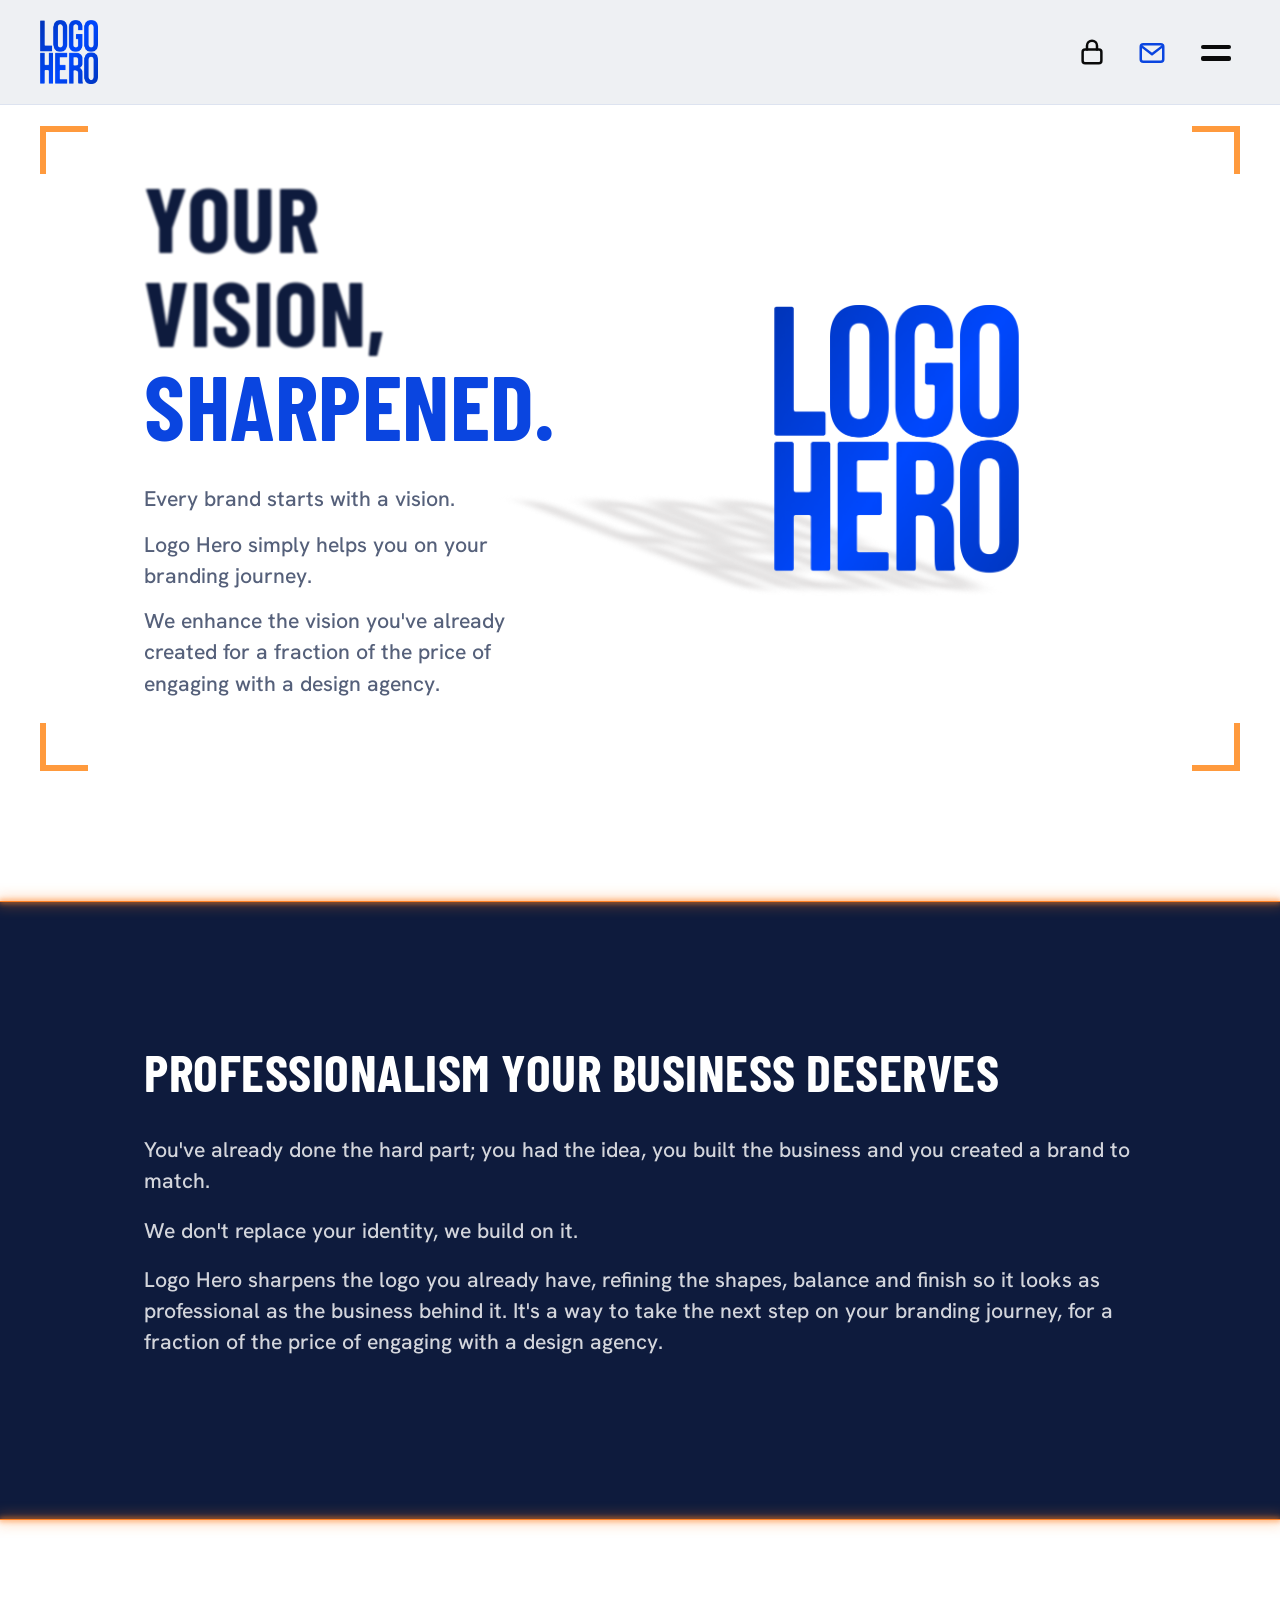
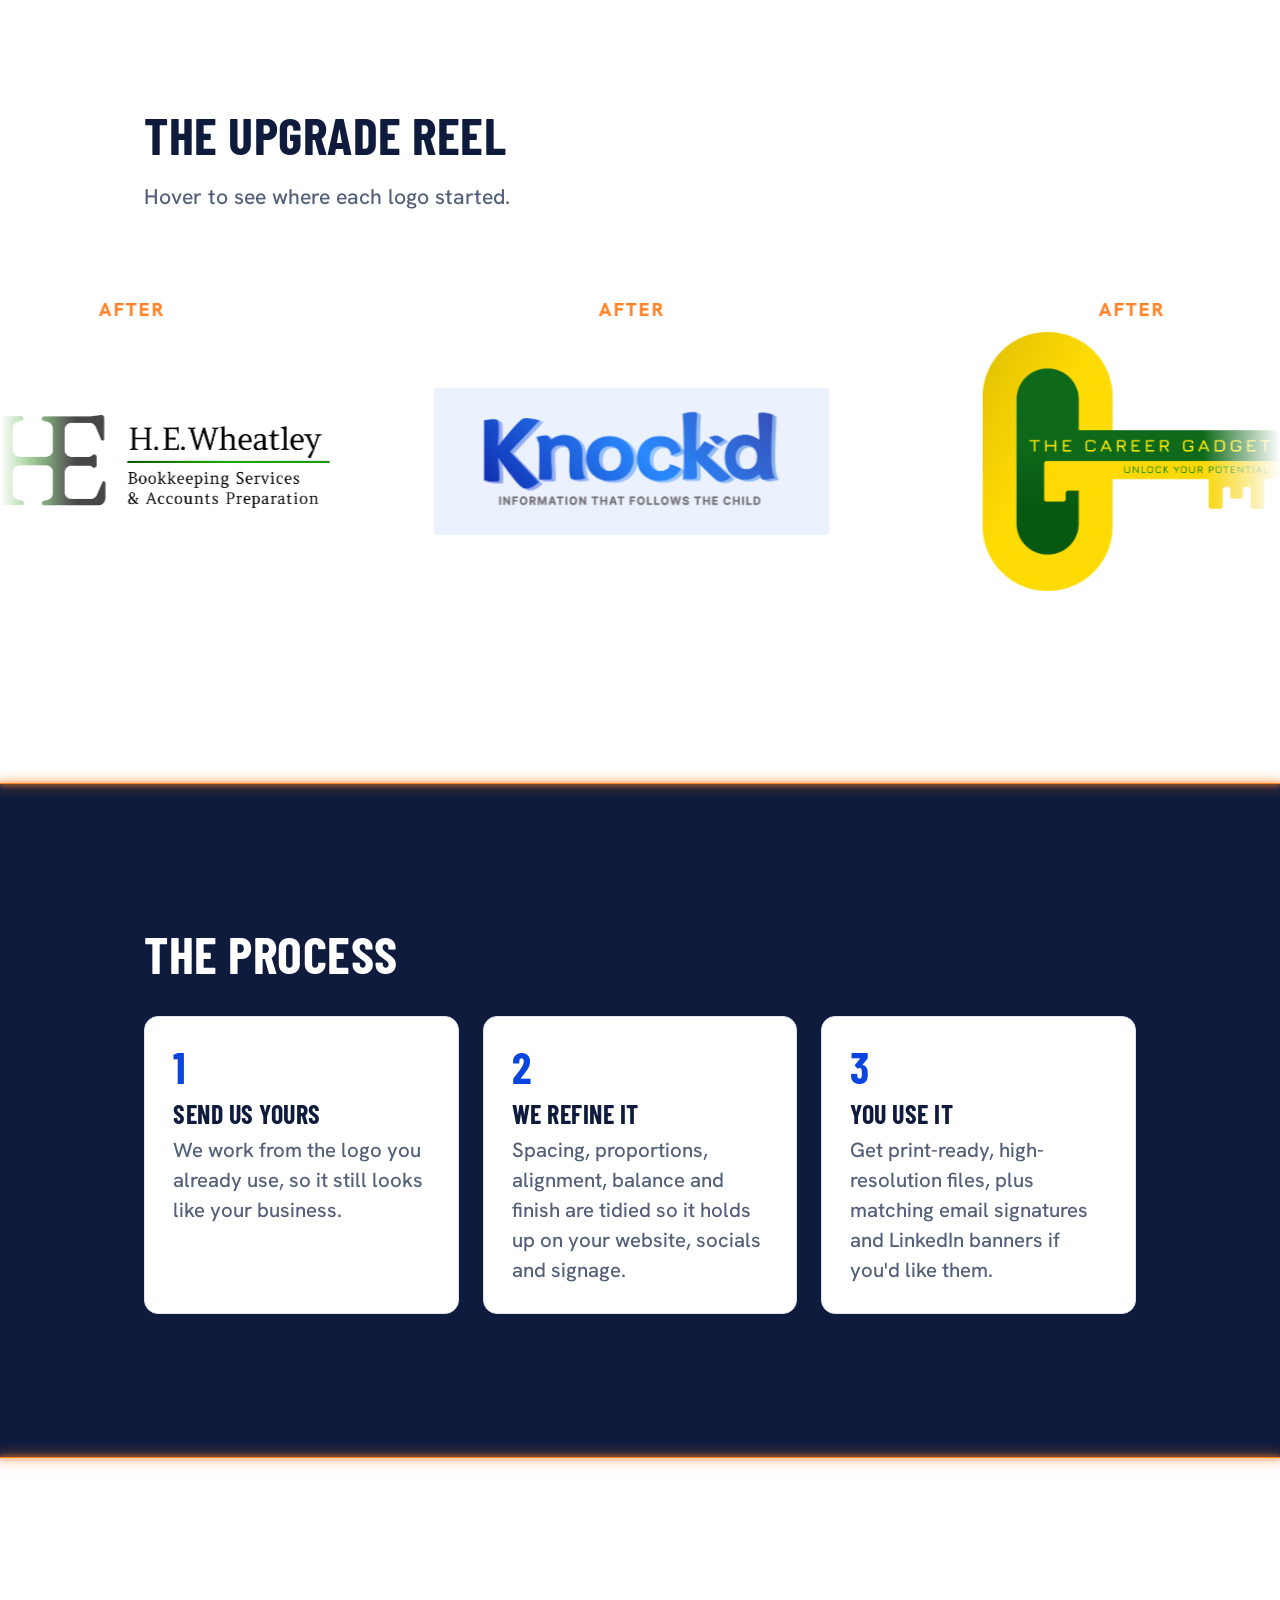
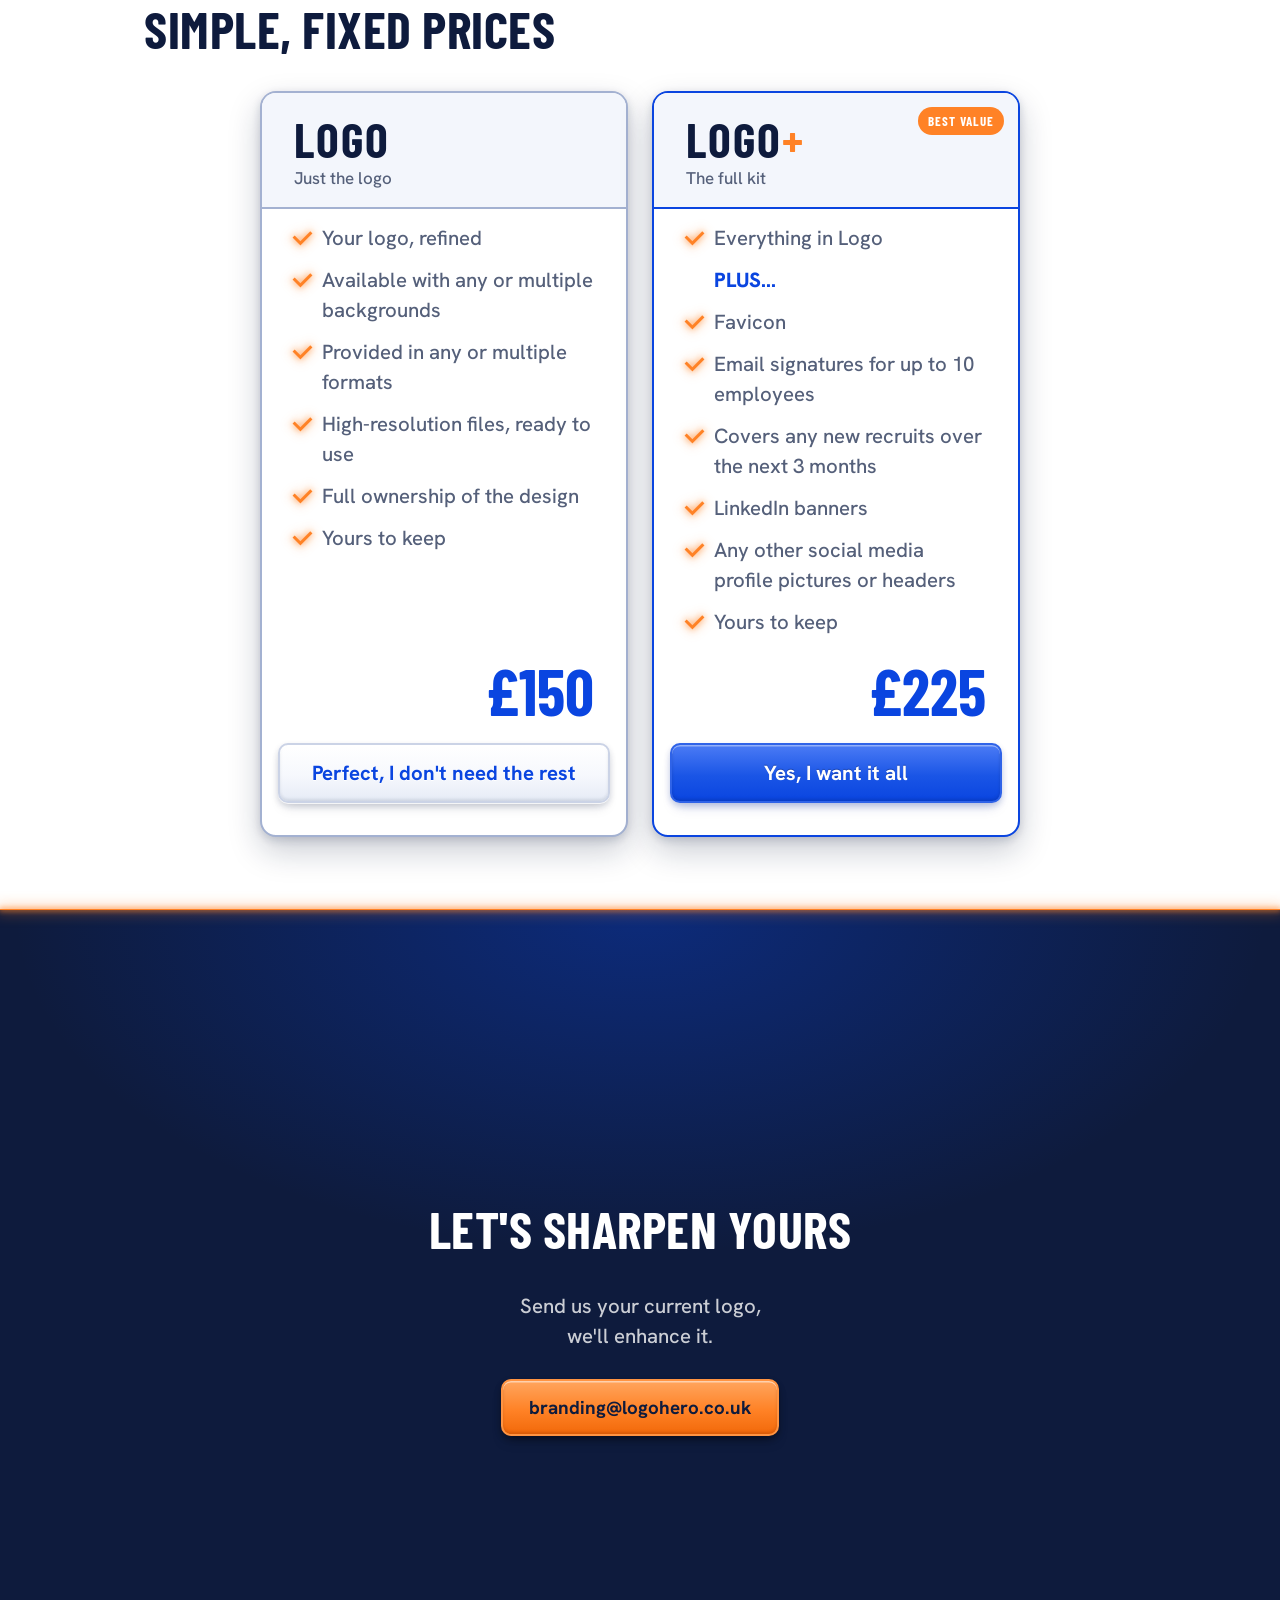
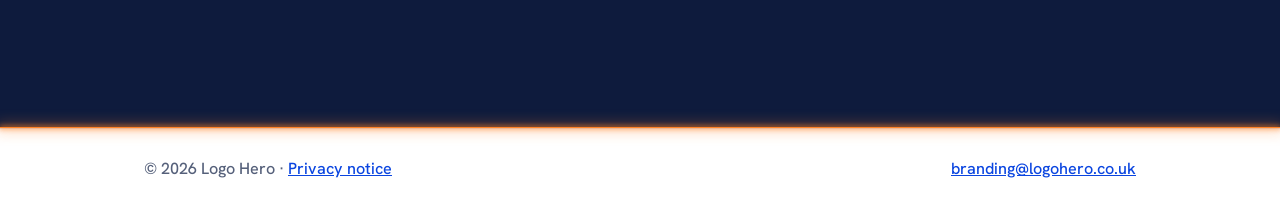
==== commit 96a7b0ae: "Make hero frame corners thicker and brighter Corner marks go from 4.5px to 6px (3px to 4px on mobile" ====
--- a/index.html
+++ b/index.html
@@ -512,13 +512,13 @@
 
   /* Premium 4: corner marks framing the hero, like a print proof.
      They fade in with the hero copy, same as the spotlight.
-     Bolder L-shaped brackets in Logo Hero blue so they read as a deliberate frame. */
+     Bold L-shaped brackets in a bright orange so they read as a deliberate frame. */
   .crop {
     position: absolute;
     z-index: 1;
     width: 48px;
     height: 48px;
-    border: 0 solid var(--orange);
+    border: 0 solid #FF9A3D;
     filter: none;
     pointer-events: none;
     opacity: var(--glow, 1);
@@ -527,16 +527,16 @@
      (the script near the end of the page toggles .crops-bottom-off on the opening scene). */
   .crop.bl, .crop.br { transition: opacity .35s ease; }
   .crops-bottom-off .crop.bl, .crops-bottom-off .crop.br { opacity: 0; }
-  .crop.tl { top: 126px;   left: 40px;  border-top-width: 4.5px;    border-left-width: 4.5px; }
-  .crop.tr { top: 126px;   right: 40px; border-top-width: 4.5px;    border-right-width: 4.5px; }
-  .crop.bl { bottom: 40px; left: 40px;  border-bottom-width: 4.5px; border-left-width: 4.5px; }
-  .crop.br { bottom: 40px; right: 40px; border-bottom-width: 4.5px; border-right-width: 4.5px; }
+  .crop.tl { top: 126px;   left: 40px;  border-top-width: 6px;    border-left-width: 6px; }
+  .crop.tr { top: 126px;   right: 40px; border-top-width: 6px;    border-right-width: 6px; }
+  .crop.bl { bottom: 40px; left: 40px;  border-bottom-width: 6px; border-left-width: 6px; }
+  .crop.br { bottom: 40px; right: 40px; border-bottom-width: 6px; border-right-width: 6px; }
   @media (max-width: 760px) {
     .crop { width: 28px; height: 28px; }
-    .crop.tl, .crop.tr { top: 92px; border-top-width: 3px; }
-    .crop.bl, .crop.br { border-bottom-width: 3px; }
-    .crop.tl, .crop.bl { left: 14px; border-left-width: 3px; }
-    .crop.tr, .crop.br { right: 14px; border-right-width: 3px; }
+    .crop.tl, .crop.tr { top: 92px; border-top-width: 4px; }
+    .crop.bl, .crop.br { border-bottom-width: 4px; }
+    .crop.tl, .crop.bl { left: 14px; border-left-width: 4px; }
+    .crop.tr, .crop.br { right: 14px; border-right-width: 4px; }
     .crop.bl, .crop.br { bottom: 44px; }
   }
 
